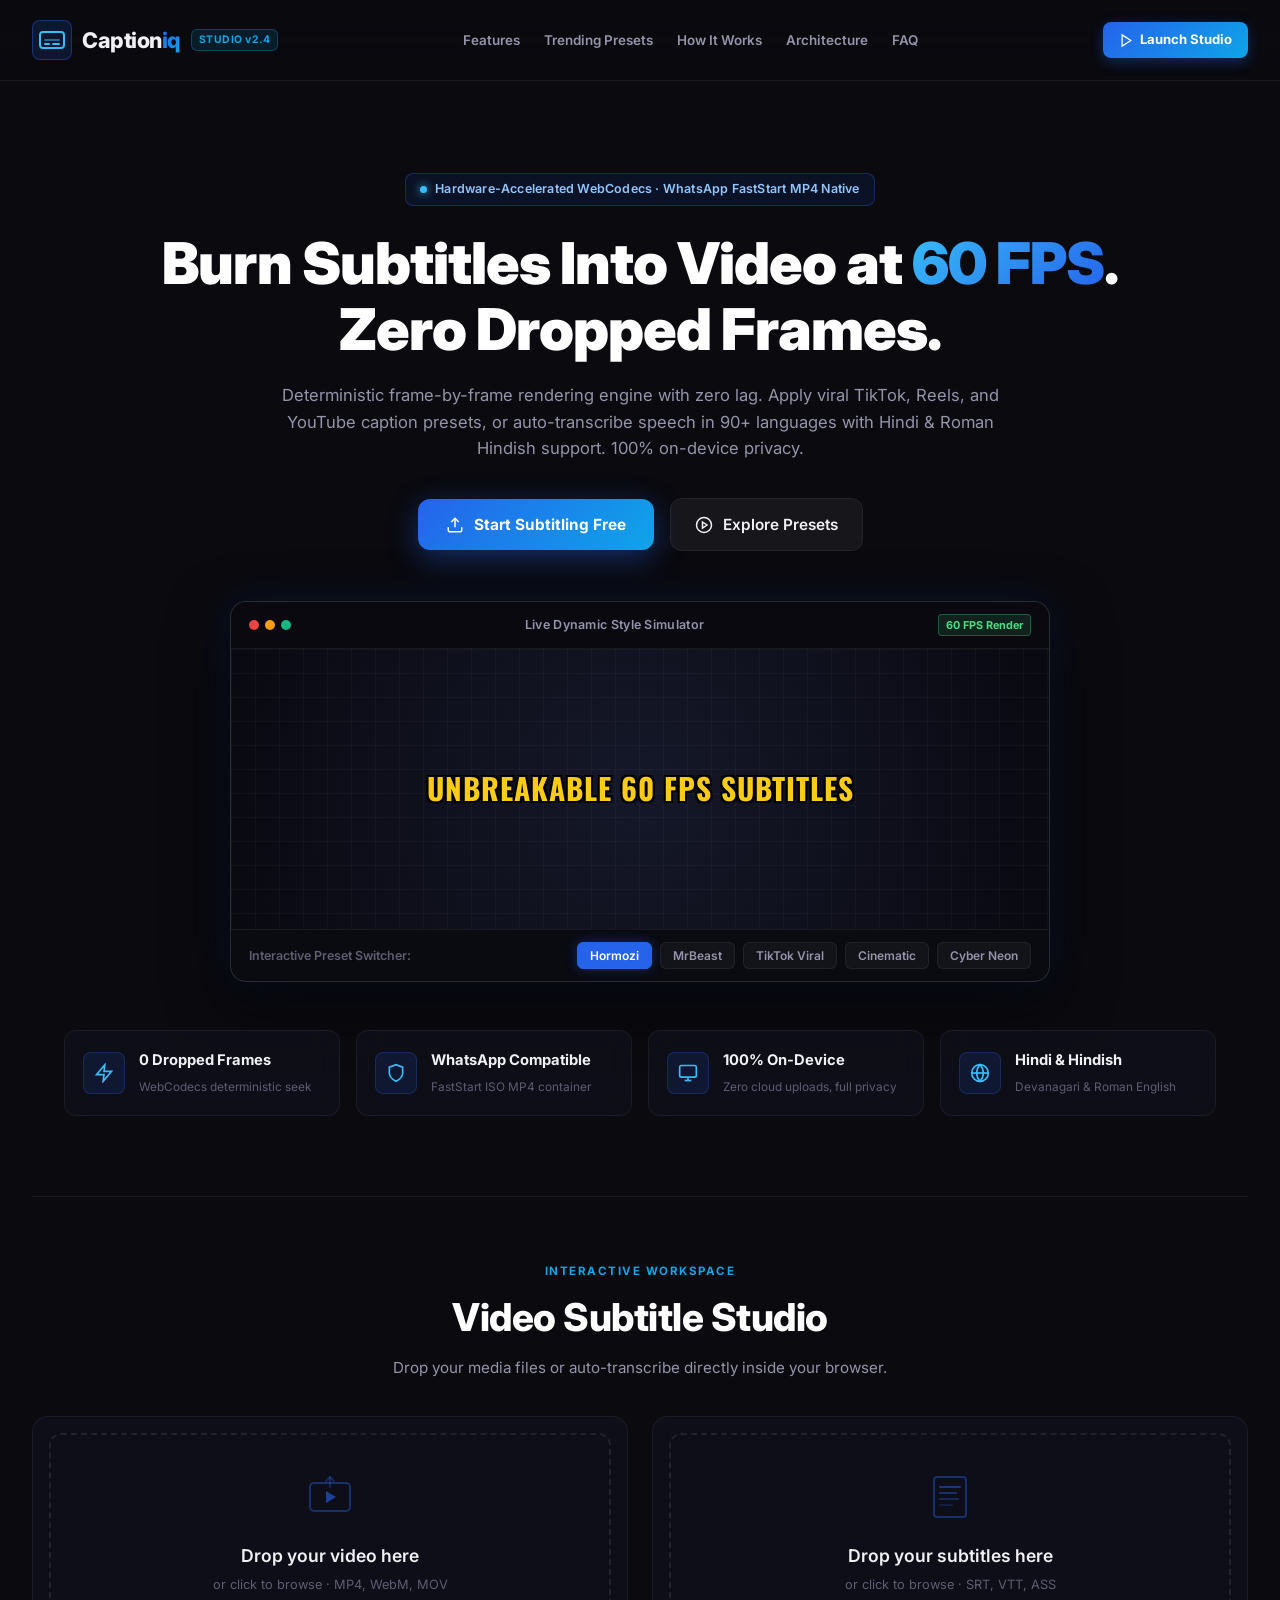
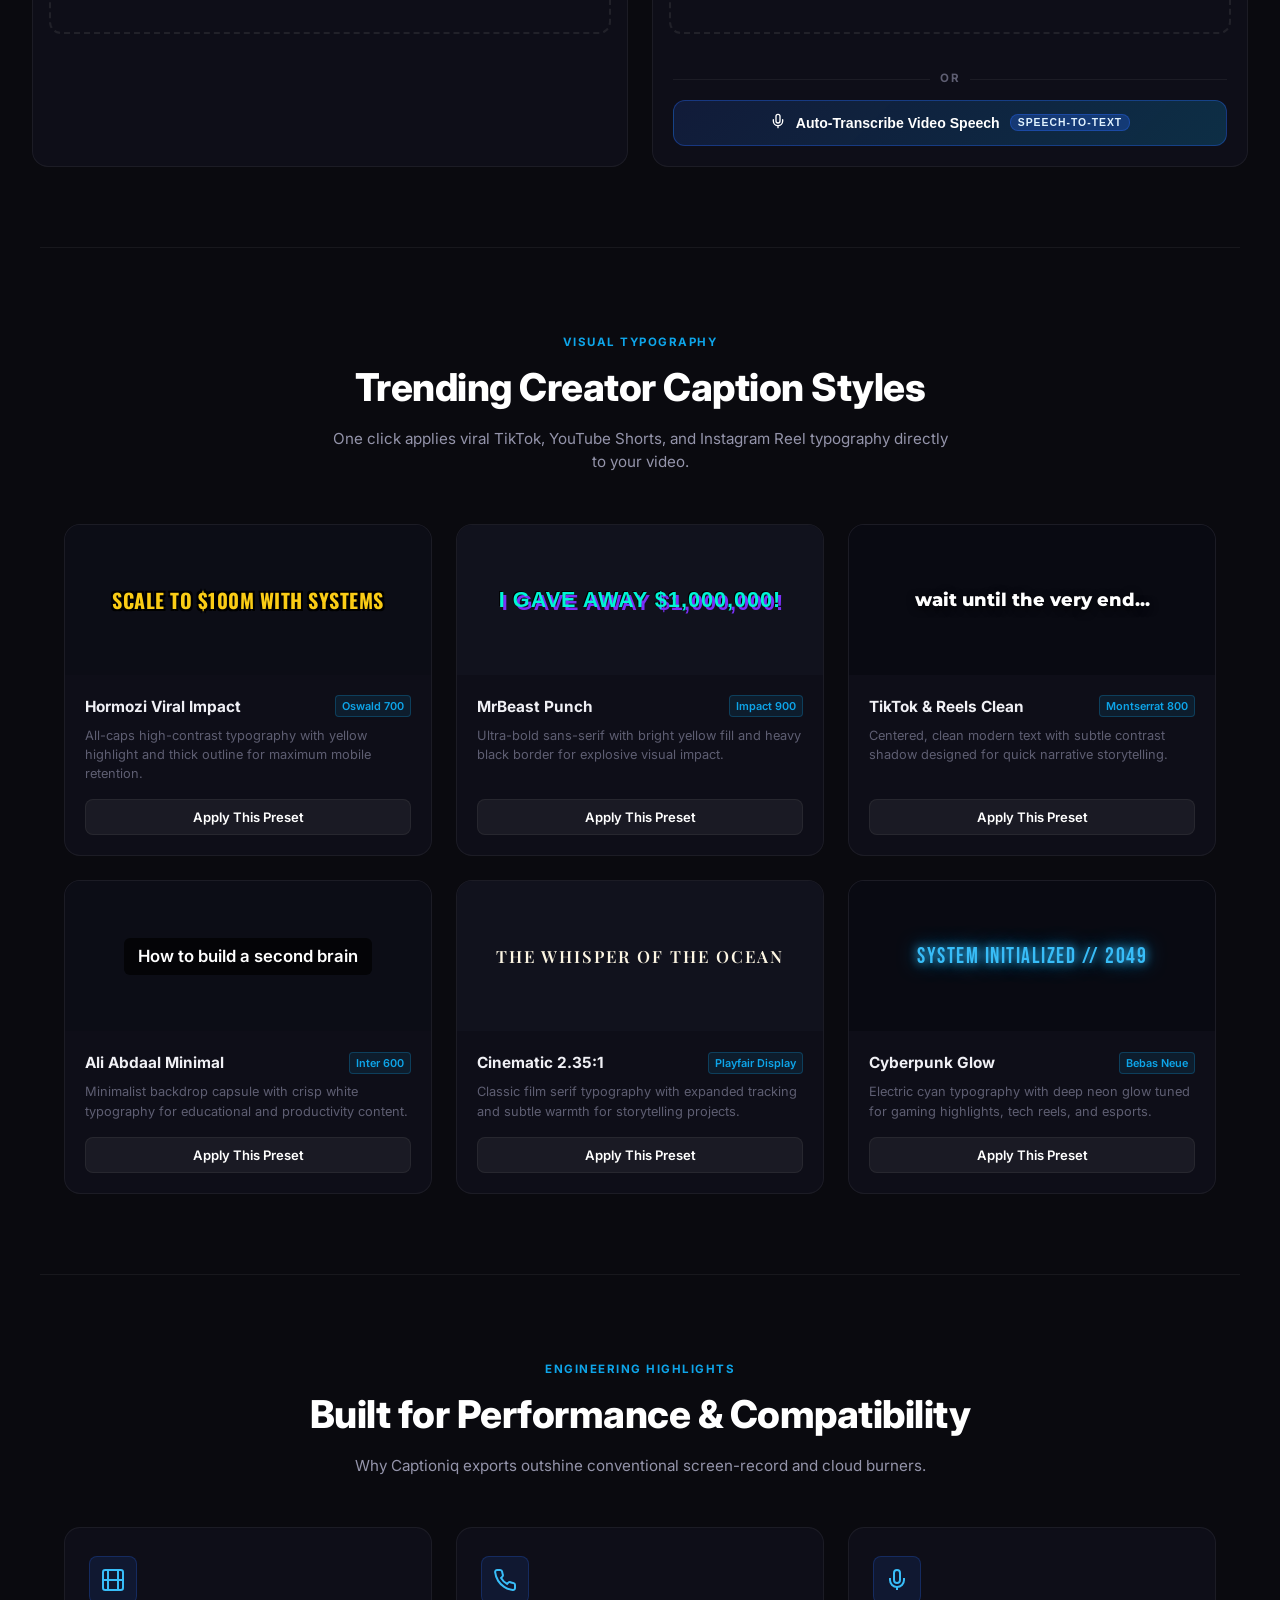
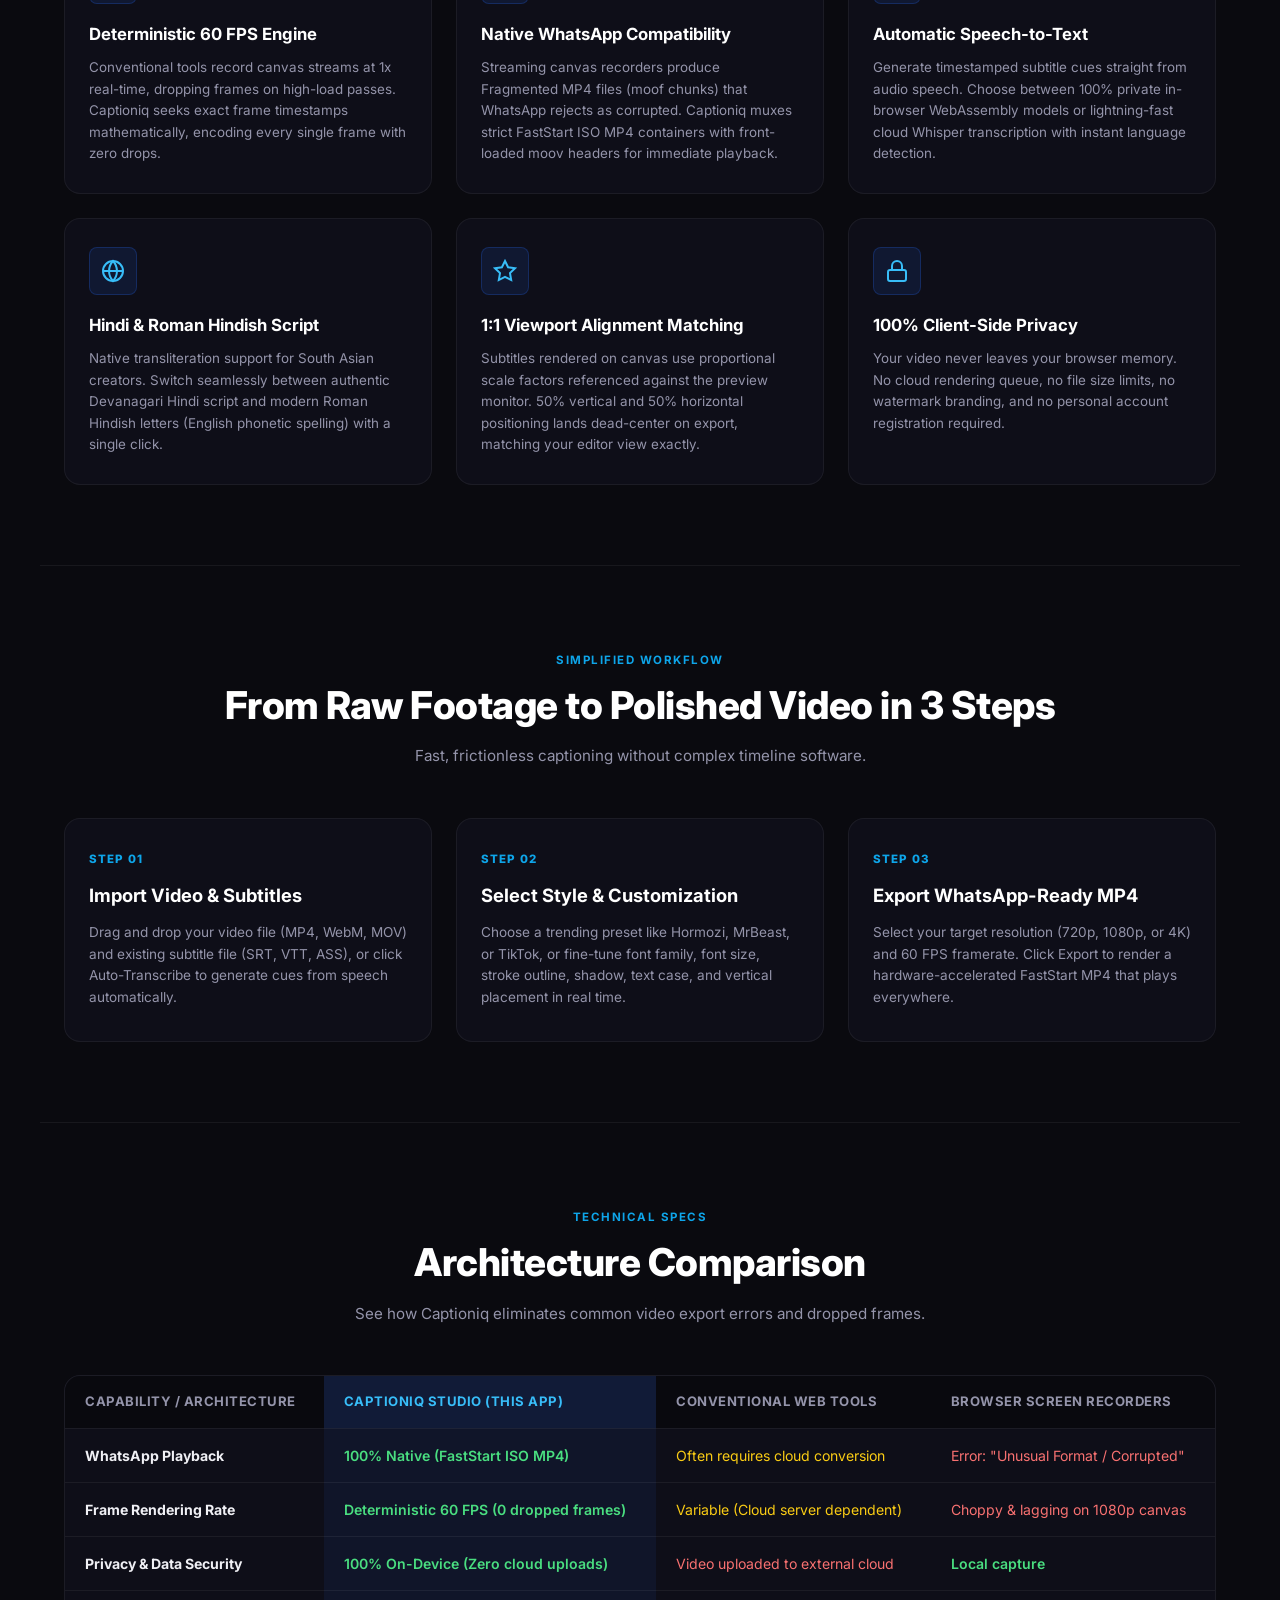
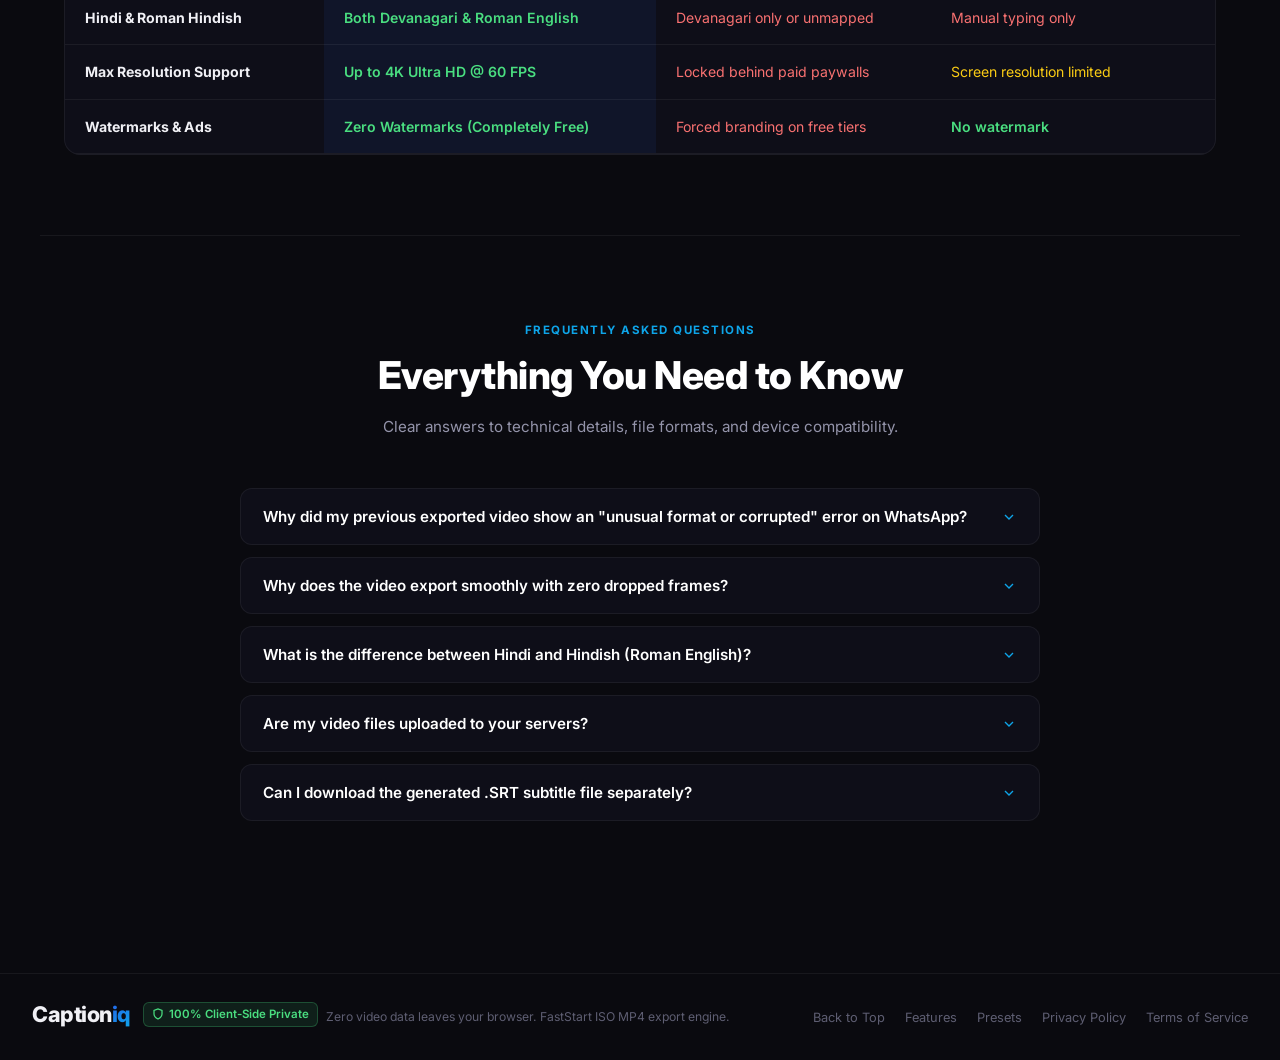
==== index.html @ de6dfe32 "chore: initialize repository and core project structure" ====
<!DOCTYPE html>
<html lang="en">
<head>
    <meta charset="UTF-8">
    <meta name="viewport" content="width=device-width, initial-scale=1.0">
    <title>Captioniq - Studio Subtitle Editor &amp; 60 FPS Burner</title>
    <link rel="icon" type="image/svg+xml" href="data:image/svg+xml,%3Csvg xmlns='http://www.w3.org/2000/svg' viewBox='0 0 24 24' fill='none' stroke='%232563eb' stroke-width='2' stroke-linecap='round' stroke-linejoin='round'%3E%3Crect width='18' height='18' x='3' y='3' rx='2'/%3E%3Cpath d='M7 15h4M15 15h2M7 11h2M13 11h4'/%3E%3C/svg%3E">
    <meta name="description" content="Burn subtitles into video at 60 FPS with zero dropped frames. Trending TikTok, Reels and YouTube presets. WhatsApp-native FastStart MP4 exports. 100% on-device privacy.">
    <link rel="preconnect" href="https://fonts.googleapis.com">
    <link rel="preconnect" href="https://fonts.gstatic.com" crossorigin>
    <link href="https://fonts.googleapis.com/css2?family=Inter:wght@300;400;500;600;700;800;900&family=Roboto:wght@400;500;700&family=Montserrat:wght@400;600;700;800&family=Poppins:wght@400;500;600;700;800&family=Oswald:wght@400;500;600;700&family=Playfair+Display:wght@400;600;700&family=Bebas+Neue&family=Raleway:wght@400;500;600;700&family=Lato:wght@400;700&family=Open+Sans:wght@400;600;700&display=swap" rel="stylesheet">
    <link rel="stylesheet" href="style.css">
</head>
<body>
    <!-- Studio Ambient Lighting (Hardware-efficient, zero lag) -->
    <div class="ambient-bg"></div>

    <!-- Navigation Bar -->
    <header class="app-header" id="topNav">
        <div class="logo" id="navLogo">
            <div class="logo-icon">
                <svg width="28" height="28" viewBox="0 0 28 28" fill="none">
                    <rect x="2" y="6" width="24" height="16" rx="3" stroke="url(#logoGrad)" stroke-width="2"/>
                    <rect x="6" y="17" width="6" height="2" rx="1" fill="url(#logoGrad)"/>
                    <rect x="14" y="17" width="8" height="2" rx="1" fill="url(#logoGrad)"/>
                    <rect x="6" y="13" width="16" height="2" rx="1" fill="url(#logoGrad)" opacity="0.5"/>
                    <defs>
                        <linearGradient id="logoGrad" x1="0" y1="0" x2="28" y2="28">
                            <stop stop-color="#38bdf8"/>
                            <stop offset="1" stop-color="#2563eb"/>
                        </linearGradient>
                    </defs>
                </svg>
            </div>
            <span class="logo-text">Caption<span class="logo-accent">iq</span></span>
            <span class="header-version-badge">STUDIO v2.4</span>
        </div>

        <nav class="header-nav">
            <a href="#features" class="nav-link">Features</a>
            <a href="#presetsShowcase" class="nav-link">Trending Presets</a>
            <a href="#workflow" class="nav-link">How It Works</a>
            <a href="#specs" class="nav-link">Architecture</a>
            <a href="#faq" class="nav-link">FAQ</a>
        </nav>

        <div class="header-actions">
            <a href="#studioSection" class="btn-studio-nav" id="navLaunchStudioBtn">
                <svg width="15" height="15" viewBox="0 0 24 24" fill="none" stroke="currentColor" stroke-width="2"><polygon points="5 3 19 12 5 21 5 3"/></svg>
                <span>Launch Studio</span>
            </a>
        </div>
    </header>

    <!-- Main Content Flow -->
    <main class="app-main">

        <!-- ========================================================
             1. HERO SECTION
             ======================================================== -->
        <section class="hero-section" id="hero">
            <div class="hero-container">
                <div class="hero-badge-wrap">
                    <span class="hero-badge">
                        <span class="badge-dot"></span>
                        Hardware-Accelerated WebCodecs · WhatsApp FastStart MP4 Native
                    </span>
                </div>

                <h1 class="hero-title">
                    Burn Subtitles Into Video at <span class="gradient-text">60 FPS</span>.<br>Zero Dropped Frames.
                </h1>

                <p class="hero-subtitle">
                    Deterministic frame-by-frame rendering engine with zero lag. Apply viral TikTok, Reels, and YouTube caption presets, or auto-transcribe speech in 90+ languages with Hindi &amp; Roman Hindish support. 100% on-device privacy.
                </p>

                <div class="hero-cta-group">
                    <a href="#studioSection" class="btn-primary-hero" id="heroOpenStudioBtn">
                        <svg width="18" height="18" viewBox="0 0 24 24" fill="none" stroke="currentColor" stroke-width="2"><path d="M21 15v4a2 2 0 0 1-2 2H5a2 2 0 0 1-2-2v-4"/><polyline points="17 8 12 3 7 8"/><line x1="12" y1="3" x2="12" y2="15"/></svg>
                        <span>Start Subtitling Free</span>
                    </a>
                    <a href="#presetsShowcase" class="btn-secondary-hero">
                        <svg width="18" height="18" viewBox="0 0 24 24" fill="none" stroke="currentColor" stroke-width="2"><circle cx="12" cy="12" r="10"/><polygon points="10 8 16 12 10 16 10 8"/></svg>
                        <span>Explore Presets</span>
                    </a>
                </div>

                <!-- Live Interactive Subtitle Teaser Card -->
                <div class="hero-mockup-wrapper">
                    <div class="hero-mockup-card">
                        <div class="mockup-header">
                            <div class="mockup-window-controls">
                                <span class="win-btn close"></span>
                                <span class="win-btn min"></span>
                                <span class="win-btn max"></span>
                            </div>
                            <span class="mockup-title">Live Dynamic Style Simulator</span>
                            <span class="mockup-badge">60 FPS Render</span>
                        </div>
                        <div class="mockup-display" id="heroMockupDisplay">
                            <div class="mockup-video-bg">
                                <div class="grid-overlay"></div>
                                <div class="mockup-caption-wrap" id="heroMockupCaption">
                                    <span class="caption-demo-text">UNBREAKABLE 60 FPS SUBTITLES</span>
                                </div>
                            </div>
                        </div>
                        <div class="mockup-footer">
                            <span class="mockup-footer-label">Interactive Preset Switcher:</span>
                            <div class="mockup-preset-pills">
                                <button type="button" class="mockup-pill active" data-mockup="hormozi">Hormozi</button>
                                <button type="button" class="mockup-pill" data-mockup="mrbeast">MrBeast</button>
                                <button type="button" class="mockup-pill" data-mockup="tiktok">TikTok Viral</button>
                                <button type="button" class="mockup-pill" data-mockup="cinematic">Cinematic</button>
                                <button type="button" class="mockup-pill" data-mockup="neon">Cyber Neon</button>
                            </div>
                        </div>
                    </div>
                </div>

                <!-- Spec Cards Row -->
                <div class="hero-specs-row">
                    <div class="spec-card">
                        <div class="spec-icon-box">
                            <svg width="20" height="20" viewBox="0 0 24 24" fill="none" stroke="currentColor" stroke-width="2"><polygon points="13 2 3 14 12 14 11 22 21 10 12 10 13 2"/></svg>
                        </div>
                        <div class="spec-info">
                            <strong>0 Dropped Frames</strong>
                            <span>WebCodecs deterministic seek</span>
                        </div>
                    </div>

                    <div class="spec-card">
                        <div class="spec-icon-box">
                            <svg width="20" height="20" viewBox="0 0 24 24" fill="none" stroke="currentColor" stroke-width="2"><path d="M12 22s8-4 8-10V5l-8-3-8 3v7c0 6 8 10 8 10z"/></svg>
                        </div>
                        <div class="spec-info">
                            <strong>WhatsApp Compatible</strong>
                            <span>FastStart ISO MP4 container</span>
                        </div>
                    </div>

                    <div class="spec-card">
                        <div class="spec-icon-box">
                            <svg width="20" height="20" viewBox="0 0 24 24" fill="none" stroke="currentColor" stroke-width="2"><rect x="2" y="3" width="20" height="14" rx="2"/><line x1="8" y1="21" x2="16" y2="21"/><line x1="12" y1="17" x2="12" y2="21"/></svg>
                        </div>
                        <div class="spec-info">
                            <strong>100% On-Device</strong>
                            <span>Zero cloud uploads, full privacy</span>
                        </div>
                    </div>

                    <div class="spec-card">
                        <div class="spec-icon-box">
                            <svg width="20" height="20" viewBox="0 0 24 24" fill="none" stroke="currentColor" stroke-width="2"><circle cx="12" cy="12" r="10"/><line x1="2" y1="12" x2="22" y2="12"/><path d="M12 2a15.3 15.3 0 0 1 4 10 15.3 15.3 0 0 1-4 10 15.3 15.3 0 0 1-4-10 15.3 15.3 0 0 1 4-10z"/></svg>
                        </div>
                        <div class="spec-info">
                            <strong>Hindi &amp; Hindish</strong>
                            <span>Devanagari &amp; Roman English</span>
                        </div>
                    </div>
                </div>
            </div>
        </section>


        <!-- ========================================================
             2. STUDIO WORKSPACE (THE WORKING APP)
             ======================================================== -->
        <section class="studio-section" id="studioSection">
            <div class="studio-section-header">
                <div class="studio-title-group">
                    <span class="section-tag">Interactive Workspace</span>
                    <h2 class="section-title">Video Subtitle Studio</h2>
                    <p class="section-desc">Drop your media files or auto-transcribe directly inside your browser.</p>
                </div>
            </div>

            <!-- Upload Dropzone (Step 1) -->
            <div class="upload-section" id="uploadSection">
                <div class="upload-grid">
                    <!-- Video Upload -->
                    <div class="upload-card" id="videoUploadCard">
                        <div class="upload-dropzone" id="videoDropzone">
                            <div class="upload-icon">
                                <svg width="48" height="48" viewBox="0 0 48 48" fill="none">
                                    <rect x="4" y="10" width="40" height="28" rx="4" stroke="currentColor" stroke-width="2" opacity="0.4"/>
                                    <polygon points="20,18 20,30 30,24" fill="currentColor" opacity="0.6"/>
                                    <path d="M24 4 L24 14" stroke="currentColor" stroke-width="2" stroke-linecap="round" opacity="0.3"/>
                                    <path d="M20 8 L24 4 L28 8" stroke="currentColor" stroke-width="2" stroke-linecap="round" stroke-linejoin="round" opacity="0.3"/>
                                </svg>
                            </div>
                            <h3 class="upload-title">Drop your video here</h3>
                            <p class="upload-hint">or click to browse · MP4, WebM, MOV</p>
                            <input type="file" id="videoInput" accept="video/*" hidden>
                        </div>
                        <div class="upload-status" id="videoStatus"></div>
                    </div>

                    <!-- Subtitle Upload -->
                    <div class="upload-card" id="subtitleUploadCard">
                        <div class="upload-dropzone" id="subtitleDropzone">
                            <div class="upload-icon">
                                <svg width="48" height="48" viewBox="0 0 48 48" fill="none">
                                    <rect x="8" y="4" width="32" height="40" rx="3" stroke="currentColor" stroke-width="2" opacity="0.4"/>
                                    <line x1="14" y1="14" x2="34" y2="14" stroke="currentColor" stroke-width="2" stroke-linecap="round" opacity="0.5"/>
                                    <line x1="14" y1="20" x2="30" y2="20" stroke="currentColor" stroke-width="2" stroke-linecap="round" opacity="0.4"/>
                                    <line x1="14" y1="26" x2="32" y2="26" stroke="currentColor" stroke-width="2" stroke-linecap="round" opacity="0.3"/>
                                    <line x1="14" y1="32" x2="26" y2="32" stroke="currentColor" stroke-width="2" stroke-linecap="round" opacity="0.2"/>
                                </svg>
                            </div>
                            <h3 class="upload-title">Drop your subtitles here</h3>
                            <p class="upload-hint">or click to browse · SRT, VTT, ASS</p>
                            <input type="file" id="subtitleInput" accept=".srt,.vtt,.ass,.ssa,.sub,.txt" hidden>
                        </div>
                        <div class="upload-status" id="subtitleStatus"></div>
                        <div class="auto-sub-card-footer">
                            <div class="card-divider"><span>OR</span></div>
                            <button type="button" class="ai-auto-btn" id="triggerAutoSubUploadBtn">
                                <span class="ai-sparkle-icon">
                                    <svg width="16" height="16" viewBox="0 0 24 24" fill="none" stroke="currentColor" stroke-width="2" stroke-linecap="round" stroke-linejoin="round"><path d="M12 2a3 3 0 0 0-3 3v7a3 3 0 0 0 6 0V5a3 3 0 0 0-3-3Z"/><path d="M19 10v2a7 7 0 0 1-14 0v-2"/><line x1="12" x2="12" y1="19" y2="22"/></svg>
                                </span>
                                <span class="ai-btn-text">Auto-Transcribe Video Speech</span>
                                <span class="ai-tag">Speech-to-Text</span>
                            </button>
                        </div>
                    </div>
                </div>
            </div>

            <!-- Full Editor Section (Step 2 - activated when video is loaded) -->
            <div class="editor-section hidden" id="editorSection">
                <!-- Video Preview -->
                <div class="preview-panel">
                    <div class="video-container" id="videoContainer">
                        <video id="videoPlayer" crossorigin="anonymous"></video>
                        <div class="subtitle-overlay" id="subtitleOverlay">
                            <span class="subtitle-text" id="subtitleText"></span>
                        </div>
                    </div>

                    <!-- Video Controls Bar -->
                    <div class="video-controls">
                        <button class="ctrl-btn" id="playPauseBtn" title="Play/Pause (Space)">
                            <svg class="icon-play" width="18" height="18" viewBox="0 0 18 18" fill="currentColor"><polygon points="4,2 16,9 4,16"/></svg>
                            <svg class="icon-pause hidden" width="18" height="18" viewBox="0 0 18 18" fill="currentColor"><rect x="3" y="2" width="4" height="14" rx="1"/><rect x="11" y="2" width="4" height="14" rx="1"/></svg>
                        </button>
                        <span class="time-display" id="timeDisplay">0:00 / 0:00</span>
                        <div class="timeline" id="timeline">
                            <div class="timeline-track">
                                <div class="timeline-progress" id="timelineProgress"></div>
                                <div class="timeline-handle" id="timelineHandle"></div>
                            </div>
                        </div>
                        <button class="ctrl-btn" id="muteBtn" title="Mute/Unmute">
                            <svg class="icon-vol" width="18" height="18" viewBox="0 0 18 18" fill="currentColor"><polygon points="2,6 6,6 11,2 11,16 6,12 2,12"/><path d="M14,5 C15.5,7 15.5,11 14,13" fill="none" stroke="currentColor" stroke-width="1.8" stroke-linecap="round"/></svg>
                            <svg class="icon-muted hidden" width="18" height="18" viewBox="0 0 18 18" fill="currentColor"><polygon points="2,6 6,6 11,2 11,16 6,12 2,12"/><line x1="13" y1="6" x2="17" y2="12" stroke="currentColor" stroke-width="1.8" stroke-linecap="round"/><line x1="17" y1="6" x2="13" y2="12" stroke="currentColor" stroke-width="1.8" stroke-linecap="round"/></svg>
                        </button>
                    </div>

                    <!-- File Info Chips -->
                    <div class="file-chips">
                        <button class="chip" id="changeVideoBtn">
                            <svg width="14" height="14" viewBox="0 0 14 14" fill="none" stroke="currentColor" stroke-width="1.5"><path d="M2 10l8-8 2 2-8 8H2v-2z"/></svg>
                            Change Video
                        </button>
                        <button class="chip" id="changeSubBtn">
                            <svg width="14" height="14" viewBox="0 0 14 14" fill="none" stroke="currentColor" stroke-width="1.5"><path d="M2 10l8-8 2 2-8 8H2v-2z"/></svg>
                            Change Subtitles
                        </button>
                        <button class="chip ai-chip" id="autoSubEditorBtn" title="Auto-Detect language &amp; generate subtitles from video">
                            <span class="ai-sparkle-icon">
                                <svg width="14" height="14" viewBox="0 0 24 24" fill="none" stroke="currentColor" stroke-width="2"><path d="M12 2a3 3 0 0 0-3 3v7a3 3 0 0 0 6 0V5a3 3 0 0 0-3-3Z"/><path d="M19 10v2a7 7 0 0 1-14 0v-2"/></svg>
                            </span>
                            Auto-Transcribe
                        </button>
                        <button class="chip download-chip hidden" id="downloadSubBtn" title="Download generated subtitles (.SRT)">
                            <svg width="14" height="14" viewBox="0 0 14 14" fill="none" stroke="currentColor" stroke-width="1.5"><path d="M7 2v7M4 6l3 3 3-3M2 11h10"/></svg>
                            Download .SRT
                        </button>
                        <div class="detected-lang-chip hidden" id="detectedLangChip">
                            <span class="lang-icon">
                                <svg width="14" height="14" viewBox="0 0 24 24" fill="none" stroke="currentColor" stroke-width="2"><circle cx="12" cy="12" r="10"/><line x1="2" y1="12" x2="22" y2="12"/><path d="M12 2a15.3 15.3 0 0 1 4 10 15.3 15.3 0 0 1-4 10 15.3 15.3 0 0 1-4-10 15.3 15.3 0 0 1 4-10z"/></svg>
                            </span>
                            <span class="lang-label" id="detectedLangLabel">English</span>
                        </div>
                        <button class="chip script-chip hidden" id="toggleScriptBtn" title="Switch between Hindi (Devanagari) and Hindish (Roman English)">
                            <span class="script-icon" style="font-weight:700;font-size:0.75rem;padding:1px 4px;background:rgba(255,255,255,0.1);border-radius:4px">Aa</span>
                            <span id="toggleScriptLabel">Switch to Hindish (Roman)</span>
                        </button>
                    </div>
                </div>

                <!-- Controls Panel -->
                <div class="controls-panel">
                    <div class="panel-header">
                        <h2 class="panel-title">Subtitle Typography &amp; Style</h2>
                        <button class="reset-btn" id="resetStylesBtn" title="Reset to defaults">
                            <svg width="16" height="16" viewBox="0 0 16 16" fill="none"><path d="M2 2v5h5" stroke="currentColor" stroke-width="1.5" stroke-linecap="round" stroke-linejoin="round"/><path d="M2.5 7A6 6 0 1 1 3 11" stroke="currentColor" stroke-width="1.5" stroke-linecap="round"/></svg>
                            Reset
                        </button>
                    </div>

                    <div class="controls-scroll">
                        <!-- Font Family -->
                        <div class="control-group">
                            <label class="control-label">Font Family</label>
                            <select id="fontFamily" class="control-select">
                                <option value="Inter">Inter</option>
                                <option value="Roboto">Roboto</option>
                                <option value="Montserrat">Montserrat</option>
                                <option value="Poppins">Poppins</option>
                                <option value="Oswald">Oswald</option>
                                <option value="Playfair Display">Playfair Display</option>
                                <option value="Bebas Neue">Bebas Neue</option>
                                <option value="Raleway">Raleway</option>
                                <option value="Lato">Lato</option>
                                <option value="Open Sans">Open Sans</option>
                                <option value="Arial">Arial</option>
                                <option value="Georgia">Georgia</option>
                                <option value="Courier New">Courier New</option>
                                <option value="Impact">Impact</option>
                            </select>
                        </div>

                        <!-- Font Size -->
                        <div class="control-group">
                            <label class="control-label">Font Size <span class="val-badge" id="fontSizeVal">28px</span></label>
                            <input type="range" id="fontSize" class="control-range" min="14" max="72" value="28">
                        </div>

                        <!-- Font Weight -->
                        <div class="control-group">
                            <label class="control-label">Font Weight</label>
                            <div class="btn-group" id="fontWeightGroup">
                                <button class="btn-opt" data-val="400">Regular</button>
                                <button class="btn-opt" data-val="600">Semi</button>
                                <button class="btn-opt active" data-val="700">Bold</button>
                                <button class="btn-opt" data-val="900">Black</button>
                            </div>
                        </div>

                        <!-- Text Color & Presets -->
                        <div class="control-group">
                            <label class="control-label">Text Color</label>
                            <div class="color-row">
                                <input type="color" id="textColor" class="control-color" value="#ffffff">
                                <div class="preset-colors" id="textPresets">
                                    <button class="color-swatch" data-color="#ffffff" style="background:#ffffff" title="White"></button>
                                    <button class="color-swatch" data-color="#facc15" style="background:#facc15" title="Yellow"></button>
                                    <button class="color-swatch" data-color="#4ade80" style="background:#4ade80" title="Green"></button>
                                    <button class="color-swatch" data-color="#60a5fa" style="background:#60a5fa" title="Blue"></button>
                                    <button class="color-swatch" data-color="#f472b6" style="background:#f472b6" title="Pink"></button>
                                    <button class="color-swatch" data-color="#fb923c" style="background:#fb923c" title="Orange"></button>
                                </div>
                            </div>
                        </div>

                        <!-- Background Color & Opacity -->
                        <div class="control-group">
                            <label class="control-label">Background Color</label>
                            <div class="color-row">
                                <input type="color" id="bgColor" class="control-color" value="#000000">
                                <div class="preset-colors" id="bgPresets">
                                    <button class="color-swatch" data-color="#000000" style="background:#000000; border:1px solid #555" title="Black"></button>
                                    <button class="color-swatch" data-color="#1e1b4b" style="background:#1e1b4b" title="Indigo"></button>
                                    <button class="color-swatch" data-color="#14532d" style="background:#14532d" title="Green"></button>
                                    <button class="color-swatch" data-color="#7f1d1d" style="background:#7f1d1d" title="Red"></button>
                                    <button class="color-swatch no-bg" data-color="transparent" title="None"></button>
                                </div>
                            </div>
                        </div>

                        <div class="control-group">
                            <label class="control-label">Background Opacity <span class="val-badge" id="bgOpacityVal">70%</span></label>
                            <input type="range" id="bgOpacity" class="control-range" min="0" max="100" value="70">
                        </div>

                        <!-- Text Outline -->
                        <div class="control-group">
                            <label class="control-label">Text Outline <span class="val-badge" id="outlineVal">2px</span></label>
                            <input type="range" id="outlineWidth" class="control-range" min="0" max="8" value="2">
                        </div>

                        <div class="control-group">
                            <label class="control-label">Outline Color</label>
                            <input type="color" id="outlineColor" class="control-color" value="#000000">
                        </div>

                        <!-- Text Shadow -->
                        <div class="control-group">
                            <label class="control-label">Text Shadow <span class="val-badge" id="shadowVal">3px</span></label>
                            <input type="range" id="shadowBlur" class="control-range" min="0" max="20" value="3">
                        </div>

                        <div class="control-group">
                            <label class="control-label">Shadow Color</label>
                            <input type="color" id="shadowColor" class="control-color" value="#000000">
                        </div>

                        <!-- Text Transform -->
                        <div class="control-group">
                            <label class="control-label">Text Case</label>
                            <div class="btn-group" id="textTransformGroup">
                                <button class="btn-opt active" data-val="none">Normal</button>
                                <button class="btn-opt" data-val="uppercase">UPPER</button>
                                <button class="btn-opt" data-val="capitalize">Capital</button>
                            </div>
                        </div>

                        <!-- Alignment -->
                        <div class="control-group">
                            <label class="control-label">Alignment</label>
                            <div class="btn-group" id="textAlignGroup">
                                <button class="btn-opt" data-val="left">
                                    <svg width="14" height="14" viewBox="0 0 14 14" fill="currentColor"><rect x="1" y="2" width="12" height="2"/><rect x="1" y="6" width="8" height="2"/><rect x="1" y="10" width="10" height="2"/></svg>
                                </button>
                                <button class="btn-opt active" data-val="center">
                                    <svg width="14" height="14" viewBox="0 0 14 14" fill="currentColor"><rect x="1" y="2" width="12" height="2"/><rect x="3" y="6" width="8" height="2"/><rect x="2" y="10" width="10" height="2"/></svg>
                                </button>
                                <button class="btn-opt" data-val="right">
                                    <svg width="14" height="14" viewBox="0 0 14 14" fill="currentColor"><rect x="1" y="2" width="12" height="2"/><rect x="5" y="6" width="8" height="2"/><rect x="3" y="10" width="10" height="2"/></svg>
                                </button>
                            </div>
                        </div>

                        <!-- Vertical Position -->
                        <div class="control-group">
                            <label class="control-label">Vertical Position <span class="val-badge" id="positionVal">85%</span></label>
                            <input type="range" id="position" class="control-range" min="5" max="95" value="85">
                            <div class="pos-presets">
                                <button class="pos-preset-btn" data-pos="15">Top</button>
                                <button class="pos-preset-btn" data-pos="50">Middle</button>
                                <button class="pos-preset-btn active" data-pos="85">Bottom</button>
                            </div>
                        </div>

                        <!-- Horizontal Offset -->
                        <div class="control-group">
                            <label class="control-label">Horizontal Offset <span class="val-badge" id="hOffsetVal">50%</span></label>
                            <input type="range" id="hOffset" class="control-range" min="5" max="95" value="50">
                        </div>

                        <!-- Padding -->
                        <div class="control-group">
                            <label class="control-label">Padding <span class="val-badge" id="paddingVal">8px 16px</span></label>
                            <div class="dual-range">
                                <input type="range" id="paddingV" class="control-range" min="0" max="24" value="8" title="Vertical">
                                <input type="range" id="paddingH" class="control-range" min="0" max="40" value="16" title="Horizontal">
                            </div>
                        </div>

                        <!-- Border Radius -->
                        <div class="control-group">
                            <label class="control-label">Border Radius <span class="val-badge" id="borderRadiusVal">6px</span></label>
                            <input type="range" id="borderRadius" class="control-range" min="0" max="24" value="6">
                        </div>

                        <!-- Style Presets -->
                        <div class="control-group">
                            <label class="control-label">Quick Presets</label>
                            <div class="presets-grid">
                                <button class="preset-btn" data-preset="classic">Classic</button>
                                <button class="preset-btn" data-preset="netflix">Netflix</button>
                                <button class="preset-btn" data-preset="youtube">YouTube</button>
                                <button class="preset-btn" data-preset="cinematic">Cinematic</button>
                                <button class="preset-btn" data-preset="karaoke">Karaoke</button>
                                <button class="preset-btn" data-preset="minimal">Minimal</button>
                                <button class="preset-btn" data-preset="retro">Retro</button>
                                <button class="preset-btn" data-preset="neon">Neon</button>
                            </div>
                        </div>

                        <!-- Trending Presets -->
                        <div class="control-group">
                            <label class="control-label">
                                <svg width="14" height="14" viewBox="0 0 14 14" fill="none" style="margin-right:2px"><path d="M7 1L8.5 5H12.5L9.5 7.5L10.5 12L7 9.5L3.5 12L4.5 7.5L1.5 5H5.5L7 1Z" fill="#facc15" stroke="#facc15" stroke-width="0.5"/></svg>
                                Trending Presets
                            </label>
                            <div class="presets-grid trending">
                                <button class="preset-btn trending-btn" data-preset="hormozi">Hormozi</button>
                                <button class="preset-btn trending-btn" data-preset="mrbeast">MrBeast</button>
                                <button class="preset-btn trending-btn" data-preset="tiktok_auto">TikTok</button>
                                <button class="preset-btn trending-btn" data-preset="ig_reels">IG Reels</button>
                                <button class="preset-btn trending-btn" data-preset="ali_abdaal">Ali Abdaal</button>
                                <button class="preset-btn trending-btn" data-preset="iman_gadzhi">Iman Gadzhi</button>
                                <button class="preset-btn trending-btn" data-preset="viral_pop">Viral Pop</button>
                                <button class="preset-btn trending-btn" data-preset="podcast_clip">Podcast</button>
                                <button class="preset-btn trending-btn" data-preset="shorts_bold">Shorts Bold</button>
                                <button class="preset-btn trending-btn" data-preset="aesthetic">Aesthetic</button>
                            </div>
                        </div>
                    </div>

                    <!-- Export Area -->
                    <div class="export-area">
                        <div class="export-settings-card">
                            <div class="export-settings-header">
                                <span class="export-settings-title">Export Settings</span>
                                <span class="export-format-badge">FastStart MP4</span>
                            </div>
                            <div class="export-settings-grid">
                                <div class="export-setting-item">
                                    <label class="export-setting-label">Resolution</label>
                                    <select id="exportResolution" class="control-select export-select">
                                        <option value="original" selected>Source Resolution</option>
                                        <option value="720p">720p HD (1280x720)</option>
                                        <option value="1080p">1080p Full HD (1920x1080)</option>
                                        <option value="4k">4K Ultra HD (3840x2160)</option>
                                    </select>
                                </div>
                                <div class="export-setting-item">
                                    <label class="export-setting-label">Framerate</label>
                                    <select id="exportFramerate" class="control-select export-select">
                                        <option value="30">30 FPS (Standard)</option>
                                        <option value="60" selected>60 FPS (Ultra-Smooth)</option>
                                    </select>
                                </div>
                            </div>
                        </div>

                        <button class="export-btn" id="exportBtn">
                            <svg width="20" height="20" viewBox="0 0 20 20" fill="none" stroke="currentColor" stroke-width="2" stroke-linecap="round"><path d="M10 3v10M6 9l4 4 4-4"/><path d="M3 14v3h14v-3"/></svg>
                            Export Video with Subtitles
                        </button>
                        <div class="export-progress hidden" id="exportProgress">
                            <div class="export-bar"><div class="export-bar-fill" id="exportBarFill"></div></div>
                            <span class="export-label" id="exportLabel">Rendering… 0%</span>
                        </div>
                    </div>
                </div>
            </div>
        </section>


        <!-- ========================================================
             3. TRENDING PRESETS SHOWCASE SECTION
             ======================================================== -->
        <section class="section-container" id="presetsShowcase">
            <div class="section-header-center">
                <span class="section-tag">Visual Typography</span>
                <h2 class="section-title">Trending Creator Caption Styles</h2>
                <p class="section-desc">One click applies viral TikTok, YouTube Shorts, and Instagram Reel typography directly to your video.</p>
            </div>

            <div class="showcase-grid">
                <!-- Preset 1: Hormozi -->
                <div class="showcase-card">
                    <div class="showcase-preview-box bg-dark-1">
                        <span class="preview-text-hormozi">SCALE TO $100M WITH SYSTEMS</span>
                    </div>
                    <div class="showcase-card-body">
                        <div class="showcase-card-meta">
                            <h4>Hormozi Viral Impact</h4>
                            <span class="font-tag">Oswald 700</span>
                        </div>
                        <p>All-caps high-contrast typography with yellow highlight and thick outline for maximum mobile retention.</p>
                        <button type="button" class="btn-use-preset" data-apply-preset="hormozi">Apply This Preset</button>
                    </div>
                </div>

                <!-- Preset 2: MrBeast -->
                <div class="showcase-card">
                    <div class="showcase-preview-box bg-dark-2">
                        <span class="preview-text-mrbeast">I GAVE AWAY $1,000,000!</span>
                    </div>
                    <div class="showcase-card-body">
                        <div class="showcase-card-meta">
                            <h4>MrBeast Punch</h4>
                            <span class="font-tag">Impact 900</span>
                        </div>
                        <p>Ultra-bold sans-serif with bright yellow fill and heavy black border for explosive visual impact.</p>
                        <button type="button" class="btn-use-preset" data-apply-preset="mrbeast">Apply This Preset</button>
                    </div>
                </div>

                <!-- Preset 3: TikTok Auto -->
                <div class="showcase-card">
                    <div class="showcase-preview-box bg-dark-3">
                        <span class="preview-text-tiktok">wait until the very end...</span>
                    </div>
                    <div class="showcase-card-body">
                        <div class="showcase-card-meta">
                            <h4>TikTok &amp; Reels Clean</h4>
                            <span class="font-tag">Montserrat 800</span>
                        </div>
                        <p>Centered, clean modern text with subtle contrast shadow designed for quick narrative storytelling.</p>
                        <button type="button" class="btn-use-preset" data-apply-preset="tiktok_auto">Apply This Preset</button>
                    </div>
                </div>

                <!-- Preset 4: Ali Abdaal -->
                <div class="showcase-card">
                    <div class="showcase-preview-box bg-dark-1">
                        <span class="preview-text-abdaal">How to build a second brain</span>
                    </div>
                    <div class="showcase-card-body">
                        <div class="showcase-card-meta">
                            <h4>Ali Abdaal Minimal</h4>
                            <span class="font-tag">Inter 600</span>
                        </div>
                        <p>Minimalist backdrop capsule with crisp white typography for educational and productivity content.</p>
                        <button type="button" class="btn-use-preset" data-apply-preset="ali_abdaal">Apply This Preset</button>
                    </div>
                </div>

                <!-- Preset 5: Cinematic -->
                <div class="showcase-card">
                    <div class="showcase-preview-box bg-dark-2">
                        <span class="preview-text-cinematic">THE WHISPER OF THE OCEAN</span>
                    </div>
                    <div class="showcase-card-body">
                        <div class="showcase-card-meta">
                            <h4>Cinematic 2.35:1</h4>
                            <span class="font-tag">Playfair Display</span>
                        </div>
                        <p>Classic film serif typography with expanded tracking and subtle warmth for storytelling projects.</p>
                        <button type="button" class="btn-use-preset" data-apply-preset="cinematic">Apply This Preset</button>
                    </div>
                </div>

                <!-- Preset 6: Cyberpunk Neon -->
                <div class="showcase-card">
                    <div class="showcase-preview-box bg-dark-3">
                        <span class="preview-text-neon">SYSTEM INITIALIZED // 2049</span>
                    </div>
                    <div class="showcase-card-body">
                        <div class="showcase-card-meta">
                            <h4>Cyberpunk Glow</h4>
                            <span class="font-tag">Bebas Neue</span>
                        </div>
                        <p>Electric cyan typography with deep neon glow tuned for gaming highlights, tech reels, and esports.</p>
                        <button type="button" class="btn-use-preset" data-apply-preset="neon">Apply This Preset</button>
                    </div>
                </div>
            </div>
        </section>


        <!-- ========================================================
             4. FEATURES & ARCHITECTURE
             ======================================================== -->
        <section class="section-container" id="features">
            <div class="section-header-center">
                <span class="section-tag">Engineering Highlights</span>
                <h2 class="section-title">Built for Performance &amp; Compatibility</h2>
                <p class="section-desc">Why Captioniq exports outshine conventional screen-record and cloud burners.</p>
            </div>

            <div class="features-grid">
                <div class="feature-item">
                    <div class="feature-icon">
                        <svg width="24" height="24" viewBox="0 0 24 24" fill="none" stroke="currentColor" stroke-width="2"><rect x="2" y="2" width="20" height="20" rx="2.18" ry="2.18"/><line x1="7" y1="2" x2="7" y2="22"/><line x1="17" y1="2" x2="17" y2="22"/><line x1="2" y1="12" x2="22" y2="12"/></svg>
                    </div>
                    <h3>Deterministic 60 FPS Engine</h3>
                    <p>Conventional tools record canvas streams at 1x real-time, dropping frames on high-load passes. Captioniq seeks exact frame timestamps mathematically, encoding every single frame with zero drops.</p>
                </div>

                <div class="feature-item">
                    <div class="feature-icon">
                        <svg width="24" height="24" viewBox="0 0 24 24" fill="none" stroke="currentColor" stroke-width="2"><path d="M22 16.92v3a2 2 0 0 1-2.18 2 19.79 19.79 0 0 1-8.63-3.07 19.5 19.5 0 0 1-6-6 19.79 19.79 0 0 1-3.07-8.67A2 2 0 0 1 4.11 2h3a2 2 0 0 1 2 1.72 12.84 12.84 0 0 0 .7 2.81 2 2 0 0 1-.45 2.11L8.09 9.91a16 16 0 0 0 6 6l1.27-1.27a2 2 0 0 1 2.11-.45 12.84 12.84 0 0 0 2.81.7A2 2 0 0 1 22 16.92z"/></svg>
                    </div>
                    <h3>Native WhatsApp Compatibility</h3>
                    <p>Streaming canvas recorders produce Fragmented MP4 files (moof chunks) that WhatsApp rejects as corrupted. Captioniq muxes strict FastStart ISO MP4 containers with front-loaded moov headers for immediate playback.</p>
                </div>

                <div class="feature-item">
                    <div class="feature-icon">
                        <svg width="24" height="24" viewBox="0 0 24 24" fill="none" stroke="currentColor" stroke-width="2"><path d="M12 2a3 3 0 0 0-3 3v7a3 3 0 0 0 6 0V5a3 3 0 0 0-3-3Z"/><path d="M19 10v2a7 7 0 0 1-14 0v-2"/><line x1="12" x2="12" y1="19" y2="22"/></svg>
                    </div>
                    <h3>Automatic Speech-to-Text</h3>
                    <p>Generate timestamped subtitle cues straight from audio speech. Choose between 100% private in-browser WebAssembly models or lightning-fast cloud Whisper transcription with instant language detection.</p>
                </div>

                <div class="feature-item">
                    <div class="feature-icon">
                        <svg width="24" height="24" viewBox="0 0 24 24" fill="none" stroke="currentColor" stroke-width="2"><circle cx="12" cy="12" r="10"/><line x1="2" y1="12" x2="22" y2="12"/><path d="M12 2a15.3 15.3 0 0 1 4 10 15.3 15.3 0 0 1-4 10 15.3 15.3 0 0 1-4-10 15.3 15.3 0 0 1 4-10z"/></svg>
                    </div>
                    <h3>Hindi &amp; Roman Hindish Script</h3>
                    <p>Native transliteration support for South Asian creators. Switch seamlessly between authentic Devanagari Hindi script and modern Roman Hindish letters (English phonetic spelling) with a single click.</p>
                </div>

                <div class="feature-item">
                    <div class="feature-icon">
                        <svg width="24" height="24" viewBox="0 0 24 24" fill="none" stroke="currentColor" stroke-width="2"><polygon points="12 2 15.09 8.26 22 9.27 17 14.14 18.18 21.02 12 17.77 5.82 21.02 7 14.14 2 9.27 8.91 8.26 12 2"/></svg>
                    </div>
                    <h3>1:1 Viewport Alignment Matching</h3>
                    <p>Subtitles rendered on canvas use proportional scale factors referenced against the preview monitor. 50% vertical and 50% horizontal positioning lands dead-center on export, matching your editor view exactly.</p>
                </div>

                <div class="feature-item">
                    <div class="feature-icon">
                        <svg width="24" height="24" viewBox="0 0 24 24" fill="none" stroke="currentColor" stroke-width="2"><rect x="3" y="11" width="18" height="11" rx="2" ry="2"/><path d="M7 11V7a5 5 0 0 1 10 0v4"/></svg>
                    </div>
                    <h3>100% Client-Side Privacy</h3>
                    <p>Your video never leaves your browser memory. No cloud rendering queue, no file size limits, no watermark branding, and no personal account registration required.</p>
                </div>
            </div>
        </section>


        <!-- ========================================================
             5. WORKFLOW (HOW IT WORKS)
             ======================================================== -->
        <section class="section-container" id="workflow">
            <div class="section-header-center">
                <span class="section-tag">Simplified Workflow</span>
                <h2 class="section-title">From Raw Footage to Polished Video in 3 Steps</h2>
                <p class="section-desc">Fast, frictionless captioning without complex timeline software.</p>
            </div>

            <div class="workflow-steps-grid">
                <div class="step-card">
                    <div class="step-badge">STEP 01</div>
                    <h3>Import Video &amp; Subtitles</h3>
                    <p>Drag and drop your video file (MP4, WebM, MOV) and existing subtitle file (SRT, VTT, ASS), or click Auto-Transcribe to generate cues from speech automatically.</p>
                </div>

                <div class="step-card">
                    <div class="step-badge">STEP 02</div>
                    <h3>Select Style &amp; Customization</h3>
                    <p>Choose a trending preset like Hormozi, MrBeast, or TikTok, or fine-tune font family, font size, stroke outline, shadow, text case, and vertical placement in real time.</p>
                </div>

                <div class="step-card">
                    <div class="step-badge">STEP 03</div>
                    <h3>Export WhatsApp-Ready MP4</h3>
                    <p>Select your target resolution (720p, 1080p, or 4K) and 60 FPS framerate. Click Export to render a hardware-accelerated FastStart MP4 that plays everywhere.</p>
                </div>
            </div>
        </section>


        <!-- ========================================================
             6. TECHNICAL COMPARISON TABLE
             ======================================================== -->
        <section class="section-container" id="specs">
            <div class="section-header-center">
                <span class="section-tag">Technical Specs</span>
                <h2 class="section-title">Architecture Comparison</h2>
                <p class="section-desc">See how Captioniq eliminates common video export errors and dropped frames.</p>
            </div>

            <div class="comparison-table-wrapper">
                <table class="comparison-table">
                    <thead>
                        <tr>
                            <th>Capability / Architecture</th>
                            <th class="highlight-col">Captioniq Studio (This App)</th>
                            <th>Conventional Web Tools</th>
                            <th>Browser Screen Recorders</th>
                        </tr>
                    </thead>
                    <tbody>
                        <tr>
                            <td><strong>WhatsApp Playback</strong></td>
                            <td class="highlight-col text-green">100% Native (FastStart ISO MP4)</td>
                            <td class="text-amber">Often requires cloud conversion</td>
                            <td class="text-red">Error: "Unusual Format / Corrupted"</td>
                        </tr>
                        <tr>
                            <td><strong>Frame Rendering Rate</strong></td>
                            <td class="highlight-col text-green">Deterministic 60 FPS (0 dropped frames)</td>
                            <td class="text-amber">Variable (Cloud server dependent)</td>
                            <td class="text-red">Choppy &amp; lagging on 1080p canvas</td>
                        </tr>
                        <tr>
                            <td><strong>Privacy &amp; Data Security</strong></td>
                            <td class="highlight-col text-green">100% On-Device (Zero cloud uploads)</td>
                            <td class="text-red">Video uploaded to external cloud</td>
                            <td class="text-green">Local capture</td>
                        </tr>
                        <tr>
                            <td><strong>Hindi &amp; Roman Hindish</strong></td>
                            <td class="highlight-col text-green">Both Devanagari &amp; Roman English</td>
                            <td class="text-red">Devanagari only or unmapped</td>
                            <td class="text-red">Manual typing only</td>
                        </tr>
                        <tr>
                            <td><strong>Max Resolution Support</strong></td>
                            <td class="highlight-col text-green">Up to 4K Ultra HD @ 60 FPS</td>
                            <td class="text-red">Locked behind paid paywalls</td>
                            <td class="text-amber">Screen resolution limited</td>
                        </tr>
                        <tr>
                            <td><strong>Watermarks &amp; Ads</strong></td>
                            <td class="highlight-col text-green">Zero Watermarks (Completely Free)</td>
                            <td class="text-red">Forced branding on free tiers</td>
                            <td class="text-green">No watermark</td>
                        </tr>
                    </tbody>
                </table>
            </div>
        </section>


        <!-- ========================================================
             7. FAQ SECTION
             ======================================================== -->
        <section class="section-container" id="faq">
            <div class="section-header-center">
                <span class="section-tag">Frequently Asked Questions</span>
                <h2 class="section-title">Everything You Need to Know</h2>
                <p class="section-desc">Clear answers to technical details, file formats, and device compatibility.</p>
            </div>

            <div class="faq-list">
                <div class="faq-item">
                    <button class="faq-question">
                        <span>Why did my previous exported video show an "unusual format or corrupted" error on WhatsApp?</span>
                        <svg class="faq-arrow" width="16" height="16" viewBox="0 0 24 24" fill="none" stroke="currentColor" stroke-width="2"><polyline points="6 9 12 15 18 9"/></svg>
                    </button>
                    <div class="faq-answer">
                        <p>Most browser-based export tools use native MediaRecorder, which outputs fragmented streaming MP4 files (moof chunks) without a top-level moov duration header. WhatsApp's security scanner flags these fragmented streams as potentially corrupted. Captioniq muxes clean, standard FastStart ISO MP4 containers with the moov atom placed directly at the front of the file, allowing instant, native playback on WhatsApp, iOS, Android, and QuickTime.</p>
                    </div>
                </div>

                <div class="faq-item">
                    <button class="faq-question">
                        <span>Why does the video export smoothly with zero dropped frames?</span>
                        <svg class="faq-arrow" width="16" height="16" viewBox="0 0 24 24" fill="none" stroke="currentColor" stroke-width="2"><polyline points="6 9 12 15 18 9"/></svg>
                    </button>
                    <div class="faq-answer">
                        <p>Unlike real-time screen capture tools that record while the video plays (dropping frames whenever CPU or GPU load spikes), Captioniq utilizes hardware-accelerated WebCodecs. It pauses playback, deterministically seeks to exact frame mathematical timestamps (frameIndex / fps), draws the subtitle overlay onto canvas, and feeds the exact raw VideoFrame into the hardware encoder. The resulting video has a rock-solid, constant frame rate at 30 or 60 FPS.</p>
                    </div>
                </div>

                <div class="faq-item">
                    <button class="faq-question">
                        <span>What is the difference between Hindi and Hindish (Roman English)?</span>
                        <svg class="faq-arrow" width="16" height="16" viewBox="0 0 24 24" fill="none" stroke="currentColor" stroke-width="2"><polyline points="6 9 12 15 18 9"/></svg>
                    </button>
                    <div class="faq-answer">
                        <p>Hindi (Devanagari) uses the traditional Indian script (e.g., "आप कैसे हैं"), while Hindish (also known as Hinglish or Roman Hindi) writes spoken Hindi words using English Latin letters (e.g., "Aap kaise hain"). Captioniq includes a native transliteration toggle so creators can target social media audiences who prefer reading casual Roman English captions.</p>
                    </div>
                </div>

                <div class="faq-item">
                    <button class="faq-question">
                        <span>Are my video files uploaded to your servers?</span>
                        <svg class="faq-arrow" width="16" height="16" viewBox="0 0 24 24" fill="none" stroke="currentColor" stroke-width="2"><polyline points="6 9 12 15 18 9"/></svg>
                    </button>
                    <div class="faq-answer">
                        <p>No. Captioniq runs 100% client-side in your web browser. Video decoding, subtitle overlay rendering, audio multiplexing, and MP4 muxing all occur directly inside your device's memory. Your footage is never uploaded, stored, or viewed by anyone else.</p>
                    </div>
                </div>

                <div class="faq-item">
                    <button class="faq-question">
                        <span>Can I download the generated .SRT subtitle file separately?</span>
                        <svg class="faq-arrow" width="16" height="16" viewBox="0 0 24 24" fill="none" stroke="currentColor" stroke-width="2"><polyline points="6 9 12 15 18 9"/></svg>
                    </button>
                    <div class="faq-answer">
                        <p>Yes. When you use the Auto-Transcribe feature, Captioniq provides a "Download .SRT" chip right above the preview video, allowing you to save the generated subtitle file to your computer for use in Premiere, Final Cut, CapCut, or YouTube Studio.</p>
                    </div>
                </div>
            </div>
        </section>

    </main>

    <!-- Studio Footer & Trust Indicators -->
    <footer class="app-footer">
        <div class="footer-left">
            <div class="footer-brand">
                <span class="logo-text">Caption<span class="logo-accent">iq</span></span>
                <span class="footer-badge-clean">
                    <svg width="12" height="12" viewBox="0 0 24 24" fill="none" stroke="currentColor" stroke-width="2.5"><path d="M12 22s8-4 8-10V5l-8-3-8 3v7c0 6 8 10 8 10z"/></svg>
                    100% Client-Side Private
                </span>
            </div>
            <p class="footer-copy-text">Zero video data leaves your browser. FastStart ISO MP4 export engine.</p>
        </div>
        <div class="footer-links">
            <a href="#hero" class="footer-link">Back to Top</a>
            <a href="#features" class="footer-link">Features</a>
            <a href="#presetsShowcase" class="footer-link">Presets</a>
            <button type="button" class="footer-link" id="openPrivacyBtn">Privacy Policy</button>
            <button type="button" class="footer-link" id="openTermsBtn">Terms of Service</button>
        </div>
    </footer>

    <!-- Toast Notification Container -->
    <div class="toast-container" id="toastContainer"></div>

    <!-- AI Auto-Subtitle Modal -->
    <div class="modal-backdrop hidden" id="autoSubModal">
        <div class="modal-card">
            <div class="modal-header">
                <div class="modal-title-group">
                    <div class="modal-icon">
                        <svg width="18" height="18" viewBox="0 0 24 24" fill="none" stroke="currentColor" stroke-width="2" stroke-linecap="round" stroke-linejoin="round"><path d="M12 2a3 3 0 0 0-3 3v7a3 3 0 0 0 6 0V5a3 3 0 0 0-3-3Z"/><path d="M19 10v2a7 7 0 0 1-14 0v-2"/><line x1="12" x2="12" y1="19" y2="22"/></svg>
                    </div>
                    <div>
                        <h3 class="modal-title">Auto-Detect Language &amp; Subtitle</h3>
                        <p class="modal-subtitle">Transcribe speech and generate synced subtitles directly from video</p>
                    </div>
                </div>
                <button class="modal-close" id="closeAutoSubModalBtn" aria-label="Close modal">&times;</button>
            </div>

            <div class="modal-body">
                <!-- Engine Selection Tabs -->
                <div class="engine-tabs">
                    <button type="button" class="engine-tab active" data-engine="local">
                        <span class="tab-title">In-Browser Speech Engine</span>
                        <span class="tab-tag free">100% Free · Private</span>
                    </button>
                    <button type="button" class="engine-tab" data-engine="cloud">
                        <span class="tab-title">Cloud Whisper API (Groq / OpenAI)</span>
                        <span class="tab-tag fast">Ultra-Fast (1-2s)</span>
                    </button>
                </div>

                <!-- Tab 1: In-Browser AI Info -->
                <div class="tab-content" id="tabContentLocal">
                    <div class="info-banner">
                        <svg width="16" height="16" viewBox="0 0 16 16" fill="currentColor"><circle cx="8" cy="8" r="7" stroke="currentColor" stroke-width="1.5" fill="none"/><path d="M8 5v3M8 11h.01" stroke="currentColor" stroke-width="1.5" stroke-linecap="round"/></svg>
                        <span>Runs client-side via WebAssembly. Zero data leaves your computer. Automatically detects spoken language from 90+ languages.</span>
                    </div>
                </div>

                <!-- Tab 2: Fast Cloud Settings -->
                <div class="tab-content hidden" id="tabContentCloud">
                    <div class="info-banner">
                        <svg width="16" height="16" viewBox="0 0 16 16" fill="currentColor"><path d="M3 10a4 4 0 017.5-2A3.5 3.5 0 0114 11H3z" fill="none" stroke="currentColor" stroke-width="1.5"/></svg>
                        <span>Transcribes full audio in ~1 to 2 seconds using cloud Whisper Large V3. Your API key stays in your browser's local storage.</span>
                    </div>
                    <div class="control-group modal-field">
                        <label class="control-label">API Provider</label>
                        <select id="cloudProvider" class="control-select">
                            <option value="groq" selected>Groq Whisper Large V3 (Free &amp; Ultra-Fast)</option>
                            <option value="openai">OpenAI Whisper-1</option>
                        </select>
                    </div>
                    <div class="control-group modal-field">
                        <label class="control-label">API Key <span class="val-badge" id="apiKeyStatus">Saved locally</span></label>
                        <input type="password" id="cloudApiKey" class="control-input" placeholder="Enter gsk_... or sk-...">
                        <span class="field-hint">Tip: Groq offers free Whisper keys at console.groq.com without credit card.</span>
                    </div>
                </div>

                <!-- Shared Settings -->
                <div class="modal-settings-grid">
                    <div class="control-group">
                        <label class="control-label">Spoken Language</label>
                        <select id="transcribeLanguage" class="control-select">
                            <option value="auto" selected>Auto-Detect Spoken Language</option>
                            <option value="hindish">Hindish / Hinglish (Roman English)</option>
                            <option value="hi">Hindi (हिन्दी - Devanagari)</option>
                            <option value="en">English</option>
                            <option value="ur">Urdu (اردو)</option>
                            <option value="ur-roman">Roman Urdu</option>
                            <option value="es">Spanish (Español)</option>
                            <option value="fr">French (Français)</option>
                            <option value="de">German (Deutsch)</option>
                            <option value="ar">Arabic (العربية)</option>
                            <option value="zh">Chinese (中文)</option>
                            <option value="ja">Japanese (日本語)</option>
                            <option value="ko">Korean (한국어)</option>
                            <option value="pt">Portuguese (Português)</option>
                            <option value="ru">Russian (Русский)</option>
                            <option value="it">Italian (Italiano)</option>
                            <option value="tr">Turkish (Türkçe)</option>
                            <option value="id">Indonesian (Bahasa)</option>
                        </select>
                    </div>

                    <div class="control-group">
                        <label class="control-label">Caption Pacing</label>
                        <select id="captionPacing" class="control-select">
                            <option value="standard" selected>Standard (3–6 words, readable)</option>
                            <option value="shorts">Viral / Shorts (1–3 words, punchy)</option>
                            <option value="sentence">Full Sentences</option>
                        </select>
                    </div>
                </div>

                <!-- Hindi & Hindish Choice Selector -->
                <div class="control-group hindi-choice-box" id="hindiChoiceBox">
                    <div class="choice-header">
                        <label class="control-label">
                            <span>Hindi &amp; Hindish Script Choice</span>
                        </label>
                        <span class="val-badge" id="hindiChoiceBadge">Hindish (Roman English)</span>
                    </div>
                    <div class="script-choice-cards">
                        <button type="button" class="script-card active" data-script="hindish" id="scriptCardHindish">
                            <div class="script-card-header">
                                <span class="script-card-icon" style="font-weight:700;font-size:0.85rem">Aa</span>
                                <strong class="script-card-title">Hindish (Roman English)</strong>
                            </div>
                            <p class="script-desc">Spoken Hindi written in English letters (e.g. <em>"Aap kaise hain"</em>)</p>
                        </button>
                        <button type="button" class="script-card" data-script="devanagari" id="scriptCardDevanagari">
                            <div class="script-card-header">
                                <span class="script-card-icon" style="font-weight:700;font-size:0.85rem">हि</span>
                                <strong class="script-card-title">Hindi (Devanagari)</strong>
                            </div>
                            <p class="script-desc">Traditional Devanagari script (e.g. <em>"आप कैसे हैं"</em>)</p>
                        </button>
                    </div>
                </div>

                <!-- Live Progress Section -->
                <div class="ai-progress-section hidden" id="aiProgressSection">
                    <div class="ai-progress-header">
                        <span class="ai-status-text" id="aiStatusText">Extracting audio from video…</span>
                        <span class="ai-progress-pct" id="aiProgressPct">0%</span>
                    </div>
                    <div class="ai-progress-track">
                        <div class="ai-progress-bar" id="aiProgressBar"></div>
                    </div>
                    <div class="ai-steps">
                        <div class="ai-step-item" id="stepAudio"><span class="step-dot"></span> Extract Audio</div>
                        <div class="ai-step-item" id="stepModel"><span class="step-dot"></span> Load Engine</div>
                        <div class="ai-step-item" id="stepTranscribe"><span class="step-dot"></span> Detect &amp; Transcribe</div>
                    </div>
                </div>

                <!-- Result Banner -->
                <div class="ai-result-banner hidden" id="aiResultBanner">
                    <div class="result-badge">
                        <span class="result-icon" id="resIcon">
                            <svg width="18" height="18" viewBox="0 0 24 24" fill="none" stroke="currentColor" stroke-width="2"><circle cx="12" cy="12" r="10"/><line x1="2" y1="12" x2="22" y2="12"/><path d="M12 2a15.3 15.3 0 0 1 4 10 15.3 15.3 0 0 1-4 10 15.3 15.3 0 0 1-4-10 15.3 15.3 0 0 1 4-10z"/></svg>
                        </span>
                        <div class="result-details">
                            <strong id="resLanguage">Detected: English</strong>
                            <span id="resMeta">24 subtitle cues generated with timestamps</span>
                        </div>
                    </div>
                    <div class="result-script-switch hidden" id="resScriptSwitch">
                        <span class="switch-title">Script Choice:</span>
                        <div class="switch-btn-group">
                            <button type="button" class="mini-choice-btn active" id="resChoiceHindish">Hindish (Roman English)</button>
                            <button type="button" class="mini-choice-btn" id="resChoiceHindi">हिन्दी (Devanagari)</button>
                        </div>
                    </div>
                </div>
            </div>

            <div class="modal-footer">
                <button type="button" class="btn-secondary" id="cancelAutoSubBtn">Cancel</button>
                <button type="button" class="btn-primary ai-action-btn" id="startTranscribeBtn">
                    Start Auto-Transcription
                </button>
            </div>
        </div>
    </div>

    <!-- Legal Policy Modal -->
    <div class="modal-backdrop hidden" id="legalModal">
        <div class="modal-card" style="max-width: 580px;">
            <div class="modal-header">
                <div class="modal-title-group">
                    <h3 class="modal-title" id="legalModalTitle">Privacy Policy</h3>
                </div>
                <button class="modal-close" id="closeLegalModalBtn" aria-label="Close modal">&times;</button>
            </div>
            <div class="legal-modal-body" id="legalModalBody"></div>
            <div class="modal-footer">
                <button type="button" class="btn-secondary" id="dismissLegalBtn">Close</button>
            </div>
        </div>
    </div>

    <script src="mp4-muxer.min.js"></script>
    <script src="app.js"></script>
</body>
</html>
---- style.css ----
/* ===================================================================
   Captioniq - Subtitle Applier  ·  Global Styles
   =================================================================== */

*, *::before, *::after {
    margin: 0;
    padding: 0;
    box-sizing: border-box;
}

:root {
    /* Core palette */
    --bg-primary:    #0a0a0f;
    --bg-secondary:  #12121a;
    --bg-card:       rgba(18, 18, 30, 0.65);
    --bg-card-hover: rgba(24, 24, 42, 0.75);
    --bg-input:      rgba(255, 255, 255, 0.04);
    --bg-input-hover:rgba(255, 255, 255, 0.07);

    --text-primary:  #f0f0f5;
    --text-secondary:#9494aa;
    --text-muted:    #5e5e72;

    --accent:        #2563eb;
    --accent-soft:   rgba(37, 99, 235, 0.15);
    --accent-glow:   rgba(37, 99, 235, 0.35);
    --accent-2:      #0ea5e9;

    --border:        rgba(255, 255, 255, 0.06);
    --border-active: rgba(37, 99, 235, 0.4);

    --success:       #4ade80;
    --warning:       #facc15;
    --danger:        #f87171;

    --radius-sm: 8px;
    --radius-md: 12px;
    --radius-lg: 16px;
    --radius-xl: 20px;

    --shadow-sm: 0 2px 8px rgba(0,0,0,0.25);
    --shadow-md: 0 8px 32px rgba(0,0,0,0.35);
    --shadow-lg: 0 16px 64px rgba(0,0,0,0.5);
    --shadow-glow: 0 0 40px var(--accent-glow);

    --transition-fast: 150ms ease;
    --transition-med:  250ms ease;
    --transition-slow: 400ms ease;
}

html {
    font-size: 16px;
    -webkit-font-smoothing: antialiased;
    -moz-osx-font-smoothing: grayscale;
}

body {
    font-family: 'Inter', system-ui, -apple-system, sans-serif;
    background: var(--bg-primary);
    color: var(--text-primary);
    min-height: 100vh;
    overflow-x: hidden;
    line-height: 1.5;
}

/* ===== Ambient Background ===== */
.ambient-bg {
    position: fixed;
    inset: 0;
    pointer-events: none;
    z-index: 0;
    overflow: hidden;
}

.blob {
    position: absolute;
    border-radius: 50%;
    filter: blur(120px);
    opacity: 0.25;
    animation: blobFloat 20s ease-in-out infinite alternate;
}
.blob-1 {
    width: 500px; height: 500px;
    background: radial-gradient(circle, #8b5cf6, transparent 70%);
    top: -10%; left: -5%;
    animation-delay: 0s;
}
.blob-2 {
    width: 400px; height: 400px;
    background: radial-gradient(circle, #6366f1, transparent 70%);
    bottom: -10%; right: -5%;
    animation-delay: -7s;
}
.blob-3 {
    width: 350px; height: 350px;
    background: radial-gradient(circle, #38bdf8, transparent 70%);
    top: 40%; left: 50%;
    animation-delay: -14s;
    opacity: 0.12;
}

@keyframes blobFloat {
    0%   { transform: translate(0, 0) scale(1);    }
    33%  { transform: translate(30px, -40px) scale(1.05); }
    66%  { transform: translate(-20px, 30px) scale(0.95); }
    100% { transform: translate(10px, -10px) scale(1.02); }
}

/* ===== Header ===== */
.app-header {
    position: relative;
    z-index: 10;
    display: flex;
    align-items: center;
    justify-content: space-between;
    padding: 20px 32px;
    border-bottom: 1px solid var(--border);
    backdrop-filter: blur(20px);
    background: rgba(10, 10, 15, 0.6);
}

.logo {
    display: flex;
    align-items: center;
    gap: 10px;
}
.logo-icon {
    display: flex;
    align-items: center;
    justify-content: center;
    width: 40px; height: 40px;
    border-radius: var(--radius-sm);
    background: var(--accent-soft);
    border: 1px solid var(--border-active);
}
.logo-text {
    font-size: 1.35rem;
    font-weight: 800;
    letter-spacing: -0.5px;
    color: var(--text-primary);
}
.logo-accent {
    background: linear-gradient(135deg, var(--accent), var(--accent-2));
    -webkit-background-clip: text;
    -webkit-text-fill-color: transparent;
    background-clip: text;
}
.header-tagline {
    font-size: 0.8rem;
    color: var(--text-muted);
    letter-spacing: 2px;
    text-transform: uppercase;
    font-weight: 500;
}

/* ===== Main ===== */
.app-main {
    position: relative;
    z-index: 5;
    max-width: 1440px;
    margin: 0 auto;
    padding: 32px;
}

/* ===== Upload Section ===== */
.upload-section {
    animation: fadeUp 0.6s ease both;
}

.upload-grid {
    display: grid;
    grid-template-columns: 1fr 1fr;
    gap: 24px;
}

.upload-card {
    background: var(--bg-card);
    border: 1px solid var(--border);
    border-radius: var(--radius-lg);
    backdrop-filter: blur(16px);
    overflow: hidden;
    transition: border-color var(--transition-med), box-shadow var(--transition-med);
}
.upload-card:hover {
    border-color: var(--border-active);
    box-shadow: var(--shadow-glow);
}
.upload-card.has-file {
    border-color: var(--success);
    box-shadow: 0 0 30px rgba(74, 222, 128, 0.12);
}

.upload-dropzone {
    display: flex;
    flex-direction: column;
    align-items: center;
    justify-content: center;
    padding: 56px 32px;
    cursor: pointer;
    transition: background var(--transition-fast);
    position: relative;
}
.upload-dropzone::before {
    content: '';
    position: absolute;
    inset: 16px;
    border: 2px dashed rgba(255,255,255,0.08);
    border-radius: var(--radius-md);
    pointer-events: none;
    transition: border-color var(--transition-med);
}
.upload-dropzone:hover::before,
.upload-dropzone.drag-over::before {
    border-color: var(--accent);
}
.upload-dropzone.drag-over {
    background: var(--accent-soft);
}

.upload-icon {
    color: var(--accent);
    margin-bottom: 16px;
    transition: transform var(--transition-med);
}
.upload-dropzone:hover .upload-icon {
    transform: translateY(-4px) scale(1.05);
}

.upload-title {
    font-size: 1.1rem;
    font-weight: 600;
    margin-bottom: 6px;
}
.upload-hint {
    font-size: 0.8rem;
    color: var(--text-muted);
}

.upload-status {
    padding: 0 20px 16px;
    font-size: 0.82rem;
    color: var(--success);
    display: flex;
    align-items: center;
    gap: 6px;
    min-height: 20px;
}

/* ===== Editor Section ===== */
.editor-section {
    display: grid;
    grid-template-columns: 1fr 380px;
    gap: 24px;
    animation: fadeUp 0.5s ease both;
}

.hidden {
    display: none !important;
}

/* ===== Preview Panel ===== */
.preview-panel {
    display: flex;
    flex-direction: column;
    gap: 12px;
    align-items: center;
    width: 100%;
}

.video-container {
    position: relative;
    background: #000;
    border-radius: var(--radius-lg);
    overflow: hidden;
    box-shadow: var(--shadow-lg);
    border: 1px solid var(--border);
    max-height: 70vh;
    max-width: 100%;
    margin: 0 auto;
    display: flex;
    align-items: center;
    justify-content: center;
    transition: aspect-ratio 0.25s ease, width 0.25s ease;
}

.video-container video {
    width: 100%;
    height: 100%;
    max-height: 70vh;
    object-fit: contain;
    display: block;
}

.subtitle-overlay {
    position: absolute;
    inset: 0;
    width: 100%;
    height: 100%;
    pointer-events: none;
    z-index: 5;
    overflow: hidden;
    box-sizing: border-box;
    margin: 0;
    padding: 0;
}

.subtitle-overlay .sub-box {
    position: absolute;
    display: inline-flex;
    justify-content: center;
    align-items: center;
    max-width: 85%;
    pointer-events: none;
    box-sizing: border-box;
    transform: translate(-50%, -50%);
    will-change: top, left, transform;
}

.subtitle-overlay .sub-text {
    display: inline-block;
    text-align: center;
    max-width: 100%;
    white-space: pre-line;
    word-break: break-word;
    box-sizing: border-box;
    transition: color 0.1s ease, background-color 0.1s ease;
}

/* ===== Video Controls ===== */
.video-controls {
    position: absolute;
    bottom: 0; left: 0; right: 0;
    display: flex;
    align-items: center;
    gap: 10px;
    padding: 10px 14px;
    background: linear-gradient(transparent, rgba(0,0,0,0.85));
    z-index: 10;
    opacity: 0;
    transition: opacity var(--transition-med);
}
.video-container:hover .video-controls {
    opacity: 1;
}

.ctrl-btn {
    background: none;
    border: none;
    color: #fff;
    cursor: pointer;
    padding: 6px;
    border-radius: 6px;
    display: flex;
    align-items: center;
    justify-content: center;
    transition: background var(--transition-fast);
}
.ctrl-btn:hover {
    background: rgba(255,255,255,0.12);
}

.progress-bar-wrapper {
    flex: 1;
    padding: 4px 0;
}
.progress-bar {
    position: relative;
    height: 5px;
    background: rgba(255,255,255,0.15);
    border-radius: 3px;
    cursor: pointer;
    transition: height var(--transition-fast);
}
.progress-bar:hover {
    height: 7px;
}
.progress-fill {
    height: 100%;
    background: var(--accent);
    border-radius: 3px;
    width: 0%;
    transition: width 0.05s linear;
}
.progress-handle {
    position: absolute;
    top: 50%;
    left: 0%;
    width: 14px; height: 14px;
    background: #fff;
    border-radius: 50%;
    transform: translate(-50%, -50%) scale(0);
    transition: transform var(--transition-fast);
    box-shadow: 0 0 6px rgba(0,0,0,0.4);
}
.progress-bar:hover .progress-handle {
    transform: translate(-50%, -50%) scale(1);
}

.time-display {
    font-size: 0.72rem;
    color: rgba(255,255,255,0.7);
    font-variant-numeric: tabular-nums;
    white-space: nowrap;
    min-width: 80px;
    text-align: center;
}

.file-chips {
    display: flex;
    gap: 8px;
}
.chip {
    display: inline-flex;
    align-items: center;
    gap: 5px;
    padding: 6px 14px;
    font-size: 0.78rem;
    font-weight: 500;
    color: var(--text-secondary);
    background: var(--bg-input);
    border: 1px solid var(--border);
    border-radius: 8px;
    cursor: pointer;
    transition: all var(--transition-fast);
    font-family: inherit;
}
.chip:hover {
    background: var(--bg-input-hover);
    color: var(--text-primary);
    border-color: var(--border-active);
}

/* ===== Controls Panel ===== */
.controls-panel {
    background: var(--bg-card);
    border: 1px solid var(--border);
    border-radius: var(--radius-lg);
    backdrop-filter: blur(16px);
    display: flex;
    flex-direction: column;
    max-height: calc(100vh - 130px);
}

.panel-header {
    display: flex;
    align-items: center;
    justify-content: space-between;
    padding: 18px 20px;
    border-bottom: 1px solid var(--border);
    flex-shrink: 0;
}
.panel-title {
    font-size: 1rem;
    font-weight: 700;
    letter-spacing: -0.3px;
}

.reset-btn {
    display: inline-flex;
    align-items: center;
    gap: 5px;
    padding: 5px 12px;
    font-size: 0.72rem;
    font-weight: 500;
    color: var(--text-muted);
    background: none;
    border: 1px solid var(--border);
    border-radius: 8px;
    cursor: pointer;
    transition: all var(--transition-fast);
    font-family: inherit;
}
.reset-btn:hover {
    color: var(--danger);
    border-color: var(--danger);
}

.controls-scroll {
    flex: 1;
    overflow-y: auto;
    padding: 16px 20px 8px;
    scrollbar-width: thin;
    scrollbar-color: rgba(255,255,255,0.08) transparent;
}
.controls-scroll::-webkit-scrollbar {
    width: 5px;
}
.controls-scroll::-webkit-scrollbar-track {
    background: transparent;
}
.controls-scroll::-webkit-scrollbar-thumb {
    background: rgba(255,255,255,0.1);
    border-radius: 3px;
}

.control-group {
    margin-bottom: 16px;
}
.control-label {
    display: flex;
    align-items: center;
    gap: 8px;
    font-size: 0.78rem;
    font-weight: 500;
    color: var(--text-secondary);
    margin-bottom: 7px;
}

.val-badge {
    font-size: 0.68rem;
    font-weight: 600;
    color: var(--accent);
    background: var(--accent-soft);
    padding: 1px 7px;
    border-radius: 8px;
    font-variant-numeric: tabular-nums;
}

/* Select */
.control-select {
    width: 100%;
    padding: 9px 12px;
    font-size: 0.82rem;
    font-family: inherit;
    color: var(--text-primary);
    background: var(--bg-input);
    border: 1px solid var(--border);
    border-radius: var(--radius-sm);
    cursor: pointer;
    transition: border-color var(--transition-fast);
    appearance: none;
    background-image: url("data:image/svg+xml,%3Csvg width='12' height='8' viewBox='0 0 12 8' fill='none' xmlns='http://www.w3.org/2000/svg'%3E%3Cpath d='M1 1.5L6 6.5L11 1.5' stroke='%239494aa' stroke-width='1.5' stroke-linecap='round' stroke-linejoin='round'/%3E%3C/svg%3E");
    background-repeat: no-repeat;
    background-position: right 12px center;
    padding-right: 32px;
}
.control-select:hover,
.control-select:focus {
    outline: none;
    border-color: var(--accent);
}
.control-select option {
    background: #1a1a2e;
    color: var(--text-primary);
}

/* Range */
.control-range {
    width: 100%;
    -webkit-appearance: none;
    appearance: none;
    height: 5px;
    background: var(--bg-input);
    border-radius: 3px;
    outline: none;
    cursor: pointer;
}
.control-range::-webkit-slider-thumb {
    -webkit-appearance: none;
    width: 16px; height: 16px;
    background: var(--accent);
    border-radius: 50%;
    border: 2px solid var(--bg-primary);
    cursor: pointer;
    box-shadow: 0 0 8px var(--accent-glow);
    transition: transform var(--transition-fast);
}
.control-range::-webkit-slider-thumb:hover {
    transform: scale(1.2);
}
.control-range::-moz-range-thumb {
    width: 16px; height: 16px;
    background: var(--accent);
    border-radius: 50%;
    border: 2px solid var(--bg-primary);
    cursor: pointer;
}

/* Color */
.control-color {
    width: 40px; height: 36px;
    border: 2px solid var(--border);
    border-radius: var(--radius-sm);
    cursor: pointer;
    background: transparent;
    padding: 2px;
    transition: border-color var(--transition-fast);
}
.control-color:hover {
    border-color: var(--accent);
}
.control-color::-webkit-color-swatch-wrapper { padding: 0; }
.control-color::-webkit-color-swatch { border: none; border-radius: 4px; }
.control-color::-moz-color-swatch { border: none; border-radius: 4px; }

.color-row {
    display: flex;
    align-items: center;
    gap: 10px;
}
.preset-colors {
    display: flex;
    gap: 5px;
}
.color-swatch {
    width: 26px; height: 26px;
    border-radius: 6px;
    border: 2px solid transparent;
    cursor: pointer;
    transition: transform var(--transition-fast), border-color var(--transition-fast);
}
.color-swatch:hover {
    transform: scale(1.15);
    border-color: var(--accent);
}
.color-swatch.no-bg {
    background: repeating-conic-gradient(#555 0% 25%, transparent 0% 50%) 50%/10px 10px !important;
}

.dual-range {
    display: flex;
    gap: 10px;
}
.dual-range .control-range {
    flex: 1;
}

/* Alignment Toggle */
.align-toggle {
    display: flex;
    gap: 4px;
    background: var(--bg-input);
    border-radius: var(--radius-sm);
    padding: 3px;
    border: 1px solid var(--border);
}
.align-btn {
    flex: 1;
    display: flex;
    align-items: center;
    justify-content: center;
    padding: 8px;
    background: none;
    border: none;
    border-radius: 6px;
    color: var(--text-muted);
    cursor: pointer;
    transition: all var(--transition-fast);
    font-family: inherit;
}
.align-btn:hover {
    color: var(--text-secondary);
    background: rgba(255,255,255,0.04);
}
.align-btn.active {
    color: var(--accent);
    background: var(--accent-soft);
    box-shadow: 0 0 8px var(--accent-glow);
}

/* Presets Grid */
.presets-grid {
    display: grid;
    grid-template-columns: repeat(4, 1fr);
    gap: 6px;
}
.preset-btn {
    padding: 7px 4px;
    font-size: 0.7rem;
    font-weight: 600;
    font-family: inherit;
    color: var(--text-secondary);
    background: var(--bg-input);
    border: 1px solid var(--border);
    border-radius: var(--radius-sm);
    cursor: pointer;
    transition: all var(--transition-fast);
    text-transform: uppercase;
    letter-spacing: 0.3px;
}
.preset-btn:hover {
    background: var(--accent-soft);
    color: var(--accent);
    border-color: var(--border-active);
    transform: translateY(-1px);
}
.preset-btn.active {
    background: var(--accent);
    color: #fff;
    border-color: var(--accent);
}

/* Trending presets */
.presets-grid.trending {
    grid-template-columns: repeat(2, 1fr);
    gap: 6px;
}
.trending-btn {
    text-transform: none !important;
    font-size: 0.72rem !important;
    letter-spacing: 0 !important;
    background: linear-gradient(135deg, rgba(250, 204, 21, 0.06), rgba(251, 146, 60, 0.06)) !important;
    border-color: rgba(250, 204, 21, 0.15) !important;
    position: relative;
    overflow: hidden;
}
.trending-btn::after {
    content: '';
    width: 5px;
    height: 5px;
    border-radius: 50%;
    background: #facc15;
    box-shadow: 0 0 6px rgba(250, 204, 21, 0.8);
    position: absolute;
    top: 5px;
    right: 5px;
    opacity: 0.7;
    transition: opacity var(--transition-fast);
}
.trending-btn:hover {
    background: linear-gradient(135deg, rgba(250, 204, 21, 0.15), rgba(251, 146, 60, 0.15)) !important;
    border-color: rgba(250, 204, 21, 0.4) !important;
    color: #facc15 !important;
}
.trending-btn:hover::after {
    opacity: 1;
}
.trending-btn.active {
    background: linear-gradient(135deg, #facc15, #fb923c) !important;
    border-color: #facc15 !important;
    color: #000 !important;
}
.trending-btn.active::after {
    opacity: 0;
}

/* ===== Export Area ===== */
.export-area {
    padding: 16px 20px;
    border-top: 1px solid var(--border);
    flex-shrink: 0;
}

.export-settings-card {
    background: rgba(255, 255, 255, 0.03);
    border: 1px solid var(--border);
    border-radius: var(--radius-md);
    padding: 12px 14px;
    margin-bottom: 12px;
}

.export-settings-header {
    display: flex;
    align-items: center;
    justify-content: space-between;
    margin-bottom: 10px;
}

.export-settings-title {
    font-size: 0.76rem;
    font-weight: 600;
    text-transform: uppercase;
    letter-spacing: 0.5px;
    color: var(--text-secondary);
}

.export-format-badge {
    font-size: 0.68rem;
    font-weight: 700;
    color: #4ade80;
    background: rgba(74, 222, 128, 0.12);
    border: 1px solid rgba(74, 222, 128, 0.25);
    padding: 2px 8px;
    border-radius: 8px;
    letter-spacing: 0.3px;
}

.export-settings-grid {
    display: grid;
    grid-template-columns: 1fr 1fr;
    gap: 10px;
}

.export-setting-label {
    display: block;
    font-size: 0.72rem;
    font-weight: 500;
    color: var(--text-muted);
    margin-bottom: 5px;
}

.export-select {
    padding: 7px 10px;
    font-size: 0.78rem;
    background-color: var(--bg-card);
}

.export-btn {
    width: 100%;
    display: flex;
    align-items: center;
    justify-content: center;
    gap: 10px;
    padding: 14px 20px;
    font-size: 0.9rem;
    font-weight: 700;
    font-family: inherit;
    color: #fff;
    background: linear-gradient(135deg, var(--accent), var(--accent-2));
    border: none;
    border-radius: var(--radius-md);
    cursor: pointer;
    transition: all var(--transition-med);
    box-shadow: 0 4px 20px var(--accent-glow);
    position: relative;
    overflow: hidden;
}
.export-btn::before {
    content: '';
    position: absolute;
    inset: 0;
    background: linear-gradient(135deg, rgba(255,255,255,0.15), transparent);
    opacity: 0;
    transition: opacity var(--transition-med);
}
.export-btn:hover::before {
    opacity: 1;
}
.export-btn:hover {
    transform: translateY(-2px);
    box-shadow: 0 8px 30px var(--accent-glow);
}
.export-btn:active {
    transform: translateY(0);
}
.export-btn:disabled {
    opacity: 0.5;
    cursor: not-allowed;
    transform: none !important;
}

.export-progress {
    margin-top: 12px;
}
.export-bar {
    height: 6px;
    background: var(--bg-input);
    border-radius: 3px;
    overflow: hidden;
}
.export-bar-fill {
    height: 100%;
    background: linear-gradient(90deg, var(--accent), var(--accent-2));
    border-radius: 3px;
    width: 0%;
    transition: width 0.3s ease;
}
.export-label {
    display: block;
    margin-top: 6px;
    font-size: 0.72rem;
    color: var(--text-muted);
    text-align: center;
}

/* ===== Toast ===== */
.toast-container {
    position: fixed;
    top: 20px;
    right: 20px;
    z-index: 1000;
    display: flex;
    flex-direction: column;
    gap: 8px;
}

.toast {
    padding: 12px 20px;
    border-radius: var(--radius-sm);
    font-size: 0.82rem;
    font-weight: 500;
    color: #fff;
    backdrop-filter: blur(12px);
    box-shadow: var(--shadow-md);
    animation: toastIn 0.35s ease both;
    display: flex;
    align-items: center;
    gap: 8px;
    max-width: 360px;
}
.toast.success { background: rgba(74, 222, 128, 0.18); border: 1px solid rgba(74, 222, 128, 0.3); }
.toast.error   { background: rgba(248, 113, 113, 0.18); border: 1px solid rgba(248, 113, 113, 0.3); }
.toast.info    { background: rgba(37, 99, 235, 0.18); border: 1px solid rgba(37, 99, 235, 0.3); }
.toast.removing { animation: toastOut 0.3s ease both; }

@keyframes toastIn {
    from { opacity: 0; transform: translateX(40px); }
    to   { opacity: 1; transform: translateX(0); }
}
@keyframes toastOut {
    from { opacity: 1; transform: translateX(0); }
    to   { opacity: 0; transform: translateX(40px); }
}

/* ===== Animations ===== */
@keyframes fadeUp {
    from { opacity: 0; transform: translateY(20px); }
    to   { opacity: 1; transform: translateY(0); }
}

/* ===== AI Auto-Subtitle Card & Button ===== */
.auto-sub-card-footer {
    padding: 0 20px 20px;
    display: flex;
    flex-direction: column;
    gap: 12px;
}
.card-divider {
    display: flex;
    align-items: center;
    text-align: center;
    color: var(--text-muted);
    font-size: 0.72rem;
    font-weight: 700;
    letter-spacing: 1.5px;
}
.card-divider::before,
.card-divider::after {
    content: '';
    flex: 1;
    border-bottom: 1px solid var(--border);
}
.card-divider span {
    padding: 0 10px;
}

.ai-auto-btn {
    display: flex;
    align-items: center;
    justify-content: center;
    gap: 10px;
    padding: 12px 18px;
    background: linear-gradient(135deg, rgba(37, 99, 235, 0.16), rgba(14, 165, 233, 0.22));
    border: 1px solid rgba(37, 99, 235, 0.4);
    border-radius: var(--radius-md);
    color: #fff;
    font-size: 0.88rem;
    font-weight: 600;
    cursor: pointer;
    transition: all var(--transition-med);
    position: relative;
    overflow: hidden;
}
.ai-auto-btn::before {
    content: '';
    position: absolute;
    inset: 0;
    background: linear-gradient(90deg, transparent, rgba(255,255,255,0.1), transparent);
    transform: translateX(-100%);
    transition: transform 0.6s ease;
}
.ai-auto-btn:hover {
    border-color: #38bdf8;
    background: linear-gradient(135deg, rgba(37, 99, 235, 0.28), rgba(14, 165, 233, 0.35));
    box-shadow: 0 0 24px rgba(37, 99, 235, 0.35);
    transform: translateY(-1px);
}
.ai-auto-btn:hover::before {
    transform: translateX(100%);
}
.ai-sparkle-icon {
    font-size: 1rem;
    animation: sparkleSpin 3s ease-in-out infinite;
}
.ai-tag {
    font-size: 0.65rem;
    text-transform: uppercase;
    letter-spacing: 1px;
    background: rgba(37, 99, 235, 0.3);
    color: #e0f2fe;
    padding: 2px 7px;
    border-radius: 8px;
    font-weight: 700;
    border: 1px solid rgba(37, 99, 235, 0.4);
}

@keyframes sparkleSpin {
    0%, 100% { transform: scale(1) rotate(0deg); }
    50% { transform: scale(1.18) rotate(15deg); }
}

/* ===== File Chips Extensions ===== */
.chip.ai-chip {
    background: linear-gradient(135deg, rgba(37, 99, 235, 0.2), rgba(14, 165, 233, 0.25));
    border-color: rgba(37, 99, 235, 0.45);
    color: #e0e7ff;
}
.chip.ai-chip:hover {
    background: linear-gradient(135deg, rgba(37, 99, 235, 0.35), rgba(14, 165, 233, 0.4));
    border-color: #38bdf8;
    box-shadow: 0 0 16px rgba(37, 99, 235, 0.3);
}

.chip.download-chip {
    background: rgba(56, 189, 248, 0.12);
    border-color: rgba(56, 189, 248, 0.3);
    color: #7dd3fc;
}
.chip.download-chip:hover {
    background: rgba(56, 189, 248, 0.22);
    border-color: #38bdf8;
    color: #bae6fd;
}

.detected-lang-chip {
    display: inline-flex;
    align-items: center;
    gap: 6px;
    padding: 6px 14px;
    font-size: 0.78rem;
    font-weight: 600;
    color: var(--success);
    background: rgba(74, 222, 128, 0.12);
    border: 1px solid rgba(74, 222, 128, 0.3);
    border-radius: 8px;
    animation: fadeIn 0.3s ease both;
}

.chip.script-chip {
    background: rgba(250, 204, 21, 0.14);
    border-color: rgba(250, 204, 21, 0.35);
    color: #fef08a;
    font-weight: 600;
    animation: fadeIn 0.3s ease both;
}
.chip.script-chip:hover {
    background: rgba(250, 204, 21, 0.25);
    border-color: #facc15;
    color: #fff;
    box-shadow: 0 0 16px rgba(250, 204, 21, 0.3);
    transform: translateY(-1px);
}
.script-icon {
    font-size: 0.9rem;
}

/* ===== AI Auto-Subtitle Modal ===== */
.modal-backdrop {
    position: fixed;
    inset: 0;
    z-index: 1000;
    background: rgba(5, 5, 10, 0.78);
    backdrop-filter: blur(16px);
    display: flex;
    align-items: center;
    justify-content: center;
    padding: 24px;
    animation: fadeIn 0.25s ease both;
}
.modal-card {
    background: #10101a;
    border: 1px solid rgba(37, 99, 235, 0.3);
    border-radius: var(--radius-xl);
    width: 100%;
    max-width: 580px;
    box-shadow: 0 24px 70px rgba(0, 0, 0, 0.65), 0 0 40px rgba(37, 99, 235, 0.15);
    overflow: hidden;
    animation: modalScaleUp 0.3s cubic-bezier(0.16, 1, 0.3, 1) both;
    display: flex;
    flex-direction: column;
}

@keyframes modalScaleUp {
    from { opacity: 0; transform: scale(0.95) translateY(10px); }
    to   { opacity: 1; transform: scale(1) translateY(0); }
}
@keyframes fadeIn {
    from { opacity: 0; }
    to   { opacity: 1; }
}

.modal-header {
    display: flex;
    align-items: center;
    justify-content: space-between;
    padding: 22px 26px;
    border-bottom: 1px solid var(--border);
    background: rgba(255, 255, 255, 0.02);
}
.modal-title-group {
    display: flex;
    align-items: center;
    gap: 14px;
}
.modal-icon {
    display: flex;
    align-items: center;
    justify-content: center;
    width: 42px;
    height: 42px;
    border-radius: var(--radius-md);
    background: linear-gradient(135deg, rgba(37, 99, 235, 0.2), rgba(14, 165, 233, 0.3));
    border: 1px solid rgba(37, 99, 235, 0.4);
    font-size: 1.3rem;
}
.modal-title {
    font-size: 1.15rem;
    font-weight: 700;
    color: var(--text-primary);
}
.modal-subtitle {
    font-size: 0.78rem;
    color: var(--text-muted);
    margin-top: 2px;
}
.modal-close {
    background: transparent;
    border: none;
    color: var(--text-muted);
    font-size: 1.6rem;
    line-height: 1;
    cursor: pointer;
    padding: 4px 8px;
    border-radius: var(--radius-sm);
    transition: all var(--transition-fast);
}
.modal-close:hover {
    color: var(--text-primary);
    background: rgba(255,255,255,0.06);
}

.modal-body {
    padding: 24px 26px;
    display: flex;
    flex-direction: column;
    gap: 20px;
    max-height: 75vh;
    overflow-y: auto;
}

/* Engine Tabs */
.engine-tabs {
    display: grid;
    grid-template-columns: 1fr 1fr;
    gap: 10px;
    background: rgba(255, 255, 255, 0.03);
    padding: 4px;
    border-radius: var(--radius-md);
    border: 1px solid var(--border);
}
.engine-tab {
    display: flex;
    flex-direction: column;
    align-items: center;
    justify-content: center;
    padding: 12px 10px;
    background: transparent;
    border: 1px solid transparent;
    border-radius: var(--radius-sm);
    cursor: pointer;
    transition: all var(--transition-fast);
    font-family: inherit;
}
.engine-tab .tab-title {
    font-size: 0.85rem;
    font-weight: 600;
    color: var(--text-secondary);
}
.engine-tab .tab-tag {
    font-size: 0.68rem;
    font-weight: 500;
    margin-top: 4px;
    padding: 1px 6px;
    border-radius: 4px;
}
.tab-tag.free {
    color: var(--success);
    background: rgba(74, 222, 128, 0.1);
}
.tab-tag.fast {
    color: #60a5fa;
    background: rgba(96, 165, 250, 0.1);
}
.engine-tab:hover {
    background: rgba(255,255,255,0.04);
}
.engine-tab.active {
    background: rgba(37, 99, 235, 0.18);
    border-color: rgba(37, 99, 235, 0.4);
    box-shadow: 0 0 16px rgba(37, 99, 235, 0.2);
}
.engine-tab.active .tab-title {
    color: #fff;
}

/* Info Banner */
.info-banner {
    display: flex;
    align-items: flex-start;
    gap: 10px;
    padding: 12px 14px;
    background: rgba(37, 99, 235, 0.08);
    border: 1px solid rgba(37, 99, 235, 0.2);
    border-radius: var(--radius-md);
    font-size: 0.8rem;
    color: #bae6fd;
    line-height: 1.45;
}
.info-banner svg {
    flex-shrink: 0;
    margin-top: 2px;
}

.modal-field {
    margin-top: 14px;
}
.control-input {
    width: 100%;
    padding: 10px 14px;
    background: var(--bg-input);
    border: 1px solid var(--border);
    border-radius: var(--radius-md);
    color: var(--text-primary);
    font-size: 0.85rem;
    font-family: inherit;
    transition: all var(--transition-fast);
}
.control-input:focus {
    outline: none;
    border-color: var(--accent);
    box-shadow: 0 0 0 2px var(--accent-soft);
}
.field-hint {
    display: block;
    font-size: 0.72rem;
    color: var(--text-muted);
    margin-top: 5px;
}

.modal-settings-grid {
    display: grid;
    grid-template-columns: 1fr 1fr;
    gap: 16px;
}

/* Hindi & Hindish Choice Selector */
.hindi-choice-box {
    background: rgba(37, 99, 235, 0.06);
    border: 1px solid rgba(37, 99, 235, 0.28);
    border-radius: var(--radius-md);
    padding: 14px 16px;
    display: flex;
    flex-direction: column;
    gap: 12px;
    animation: fadeIn 0.3s ease both;
}
.choice-header {
    display: flex;
    align-items: center;
    justify-content: space-between;
}
.script-choice-cards {
    display: grid;
    grid-template-columns: 1fr 1fr;
    gap: 10px;
}
.script-card {
    background: rgba(255, 255, 255, 0.03);
    border: 1px solid var(--border);
    border-radius: var(--radius-sm);
    padding: 12px 14px;
    cursor: pointer;
    text-align: left;
    transition: all var(--transition-fast);
    display: flex;
    flex-direction: column;
    gap: 4px;
    font-family: inherit;
}
.script-card:hover {
    background: rgba(255, 255, 255, 0.06);
    border-color: rgba(37, 99, 235, 0.4);
}
.script-card.active {
    background: linear-gradient(135deg, rgba(37, 99, 235, 0.22), rgba(14, 165, 233, 0.28));
    border-color: #38bdf8;
    box-shadow: 0 0 18px rgba(37, 99, 235, 0.28);
}
.script-card-header {
    display: flex;
    align-items: center;
    gap: 8px;
}
.script-card-icon {
    font-size: 1.1rem;
}
.script-card-title {
    font-size: 0.86rem;
    font-weight: 700;
    color: #fff;
}
.script-desc {
    font-size: 0.72rem;
    color: var(--text-muted);
    line-height: 1.35;
}
.script-card.active .script-desc {
    color: #e0f2fe;
}

/* AI Progress */
.ai-progress-section {
    padding: 16px;
    background: rgba(0, 0, 0, 0.35);
    border: 1px solid rgba(37, 99, 235, 0.25);
    border-radius: var(--radius-md);
    display: flex;
    flex-direction: column;
    gap: 10px;
    animation: fadeIn 0.3s ease both;
}
.ai-progress-header {
    display: flex;
    justify-content: space-between;
    font-size: 0.82rem;
    font-weight: 500;
}
.ai-status-text {
    color: #e0f2fe;
}
.ai-progress-pct {
    color: var(--accent);
    font-weight: 700;
}
.ai-progress-track {
    width: 100%;
    height: 8px;
    background: rgba(255, 255, 255, 0.08);
    border-radius: 4px;
    overflow: hidden;
}
.ai-progress-bar {
    width: 0%;
    height: 100%;
    background: linear-gradient(90deg, #8b5cf6, #6366f1, #38bdf8);
    border-radius: 4px;
    transition: width 0.25s ease;
}
.ai-steps {
    display: flex;
    justify-content: space-between;
    font-size: 0.72rem;
    color: var(--text-muted);
    padding-top: 4px;
}
.ai-step-item {
    display: flex;
    align-items: center;
    gap: 5px;
}
.step-dot {
    width: 7px;
    height: 7px;
    border-radius: 50%;
    background: var(--text-muted);
    transition: background var(--transition-fast);
}
.ai-step-item.active {
    color: #38bdf8;
    font-weight: 600;
}
.ai-step-item.active .step-dot {
    background: #38bdf8;
    box-shadow: 0 0 8px #38bdf8;
}
.ai-step-item.done {
    color: var(--success);
}
.ai-step-item.done .step-dot {
    background: var(--success);
}

/* Result Banner */
.ai-result-banner {
    padding: 14px 16px;
    background: rgba(74, 222, 128, 0.1);
    border: 1px solid rgba(74, 222, 128, 0.3);
    border-radius: var(--radius-md);
    animation: fadeIn 0.3s ease both;
}
.result-badge {
    display: flex;
    align-items: center;
    gap: 12px;
}
.result-icon {
    font-size: 1.5rem;
}
.result-details {
    display: flex;
    flex-direction: column;
}
.result-details strong {
    font-size: 0.9rem;
    color: var(--success);
}
.result-details span {
    font-size: 0.75rem;
    color: #a7f3d0;
}

/* Result Script Switcher */
.result-script-switch {
    display: flex;
    align-items: center;
    justify-content: space-between;
    margin-top: 12px;
    padding-top: 10px;
    border-top: 1px solid rgba(74, 222, 128, 0.2);
}
.switch-title {
    font-size: 0.75rem;
    font-weight: 600;
    color: #a7f3d0;
}
.switch-btn-group {
    display: flex;
    gap: 6px;
}
.mini-choice-btn {
    padding: 5px 12px;
    font-size: 0.75rem;
    font-weight: 600;
    border-radius: var(--radius-sm);
    border: 1px solid rgba(74, 222, 128, 0.3);
    background: rgba(0, 0, 0, 0.35);
    color: #e5e7eb;
    cursor: pointer;
    font-family: inherit;
    transition: all var(--transition-fast);
}
.mini-choice-btn:hover {
    background: rgba(74, 222, 128, 0.15);
    color: #fff;
}
.mini-choice-btn.active {
    background: var(--success);
    border-color: var(--success);
    color: #064e3b;
    font-weight: 700;
}

/* Modal Footer */
.modal-footer {
    display: flex;
    align-items: center;
    justify-content: flex-end;
    gap: 12px;
    padding: 18px 26px;
    border-top: 1px solid var(--border);
    background: rgba(255, 255, 255, 0.015);
}
.btn-secondary {
    padding: 10px 18px;
    background: rgba(255, 255, 255, 0.05);
    border: 1px solid var(--border);
    border-radius: var(--radius-md);
    color: var(--text-secondary);
    font-size: 0.85rem;
    font-weight: 600;
    cursor: pointer;
    font-family: inherit;
    transition: all var(--transition-fast);
}
.btn-secondary:hover {
    background: rgba(255, 255, 255, 0.08);
    color: var(--text-primary);
}
.btn-primary.ai-action-btn {
    display: flex;
    align-items: center;
    gap: 8px;
    padding: 10px 22px;
    background: linear-gradient(135deg, var(--accent), var(--accent-2));
    border: 1px solid rgba(255,255,255,0.15);
    border-radius: var(--radius-md);
    color: #fff;
    font-size: 0.88rem;
    font-weight: 700;
    cursor: pointer;
    font-family: inherit;
    transition: all var(--transition-med);
    box-shadow: 0 4px 20px rgba(37, 99, 235, 0.35);
}
.btn-primary.ai-action-btn:hover:not(:disabled) {
    box-shadow: 0 6px 28px rgba(37, 99, 235, 0.55);
    transform: translateY(-1px);
}
.btn-primary.ai-action-btn:disabled {
    opacity: 0.5;
    cursor: not-allowed;
    transform: none;
}

/* ===== Responsive ===== */
@media (max-width: 1000px) {
    .editor-section {
        grid-template-columns: 1fr;
    }
    .controls-panel {
        max-height: none;
    }
}

@media (max-width: 680px) {
    .upload-grid {
        grid-template-columns: 1fr;
    }
    .app-header {
        padding: 16px 18px;
    }
    .app-main {
        padding: 16px;
    }
    .header-tagline {
        display: none;
    }
    .presets-grid {
        grid-template-columns: repeat(2, 1fr);
    }
}


/* ===== Studio Footer & Trust Links ===== */
.app-footer {
    display: flex;
    align-items: center;
    justify-content: space-between;
    padding: 24px 32px;
    margin-top: 40px;
    border-top: 1px solid var(--border);
    font-size: 0.8rem;
    color: var(--text-muted);
}
.footer-left {
    display: flex;
    align-items: center;
    gap: 8px;
}
.footer-badge-clean {
    display: inline-flex;
    align-items: center;
    gap: 5px;
    padding: 3px 8px;
    background: rgba(74, 222, 128, 0.1);
    color: #4ade80;
    border: 1px solid rgba(74, 222, 128, 0.25);
    border-radius: 6px;
    font-size: 0.72rem;
    font-weight: 600;
}
.footer-links {
    display: flex;
    align-items: center;
    gap: 20px;
}
.footer-link {
    color: var(--text-muted);
    text-decoration: none;
    cursor: pointer;
    background: none;
    border: none;
    font-size: 0.8rem;
    font-family: inherit;
    transition: color var(--transition-fast);
}
.footer-link:hover {
    color: var(--text-primary);
}

/* Legal Modal */
.legal-modal-body {
    max-height: 60vh;
    overflow-y: auto;
    font-size: 0.86rem;
    line-height: 1.6;
    color: var(--text-secondary);
    padding: 20px 24px;
    display: flex;
    flex-direction: column;
    gap: 16px;
}
.legal-modal-body h4 {
    color: var(--text-primary);
    font-size: 0.95rem;
    margin-bottom: 4px;
}


/* ===================================================================
   Captioniq Landing Page & Showcase Styles
   =================================================================== */

/* Header Additions */
.header-version-badge {
    font-size: 0.65rem;
    font-weight: 700;
    color: var(--accent-2);
    background: rgba(14, 165, 233, 0.12);
    border: 1px solid rgba(14, 165, 233, 0.3);
    padding: 2px 7px;
    border-radius: 6px;
    letter-spacing: 0.5px;
}

.header-nav {
    display: flex;
    align-items: center;
    gap: 24px;
}

.nav-link {
    color: var(--text-secondary);
    text-decoration: none;
    font-size: 0.84rem;
    font-weight: 600;
    transition: color var(--transition-fast);
}
.nav-link:hover {
    color: #fff;
}

.header-actions {
    display: flex;
    align-items: center;
    gap: 12px;
}

.btn-studio-nav {
    display: inline-flex;
    align-items: center;
    gap: 6px;
    padding: 8px 16px;
    background: linear-gradient(135deg, var(--accent), var(--accent-2));
    color: #fff;
    text-decoration: none;
    font-size: 0.82rem;
    font-weight: 700;
    border-radius: var(--radius-sm);
    box-shadow: 0 4px 14px var(--accent-glow);
    transition: all var(--transition-fast);
}
.btn-studio-nav:hover {
    transform: translateY(-1px);
    box-shadow: 0 6px 20px var(--accent-glow);
}

/* ===== 1. HERO SECTION ===== */
.hero-section {
    padding: 60px 24px 80px;
    text-align: center;
    position: relative;
    max-width: 1200px;
    margin: 0 auto;
}

.hero-badge-wrap {
    display: inline-flex;
    margin-bottom: 24px;
}
.hero-badge {
    display: inline-flex;
    align-items: center;
    gap: 8px;
    padding: 6px 14px;
    background: rgba(37, 99, 235, 0.1);
    border: 1px solid rgba(37, 99, 235, 0.3);
    border-radius: 8px;
    font-size: 0.78rem;
    font-weight: 600;
    color: #93c5fd;
    letter-spacing: 0.2px;
}
.badge-dot {
    width: 7px;
    height: 7px;
    border-radius: 50%;
    background: #38bdf8;
    box-shadow: 0 0 8px #38bdf8;
}

.hero-title {
    font-size: clamp(2.2rem, 4.5vw, 3.6rem);
    font-weight: 900;
    line-height: 1.15;
    letter-spacing: -1px;
    margin-bottom: 20px;
    color: #fff;
}
.gradient-text {
    background: linear-gradient(135deg, #38bdf8 0%, #2563eb 100%);
    -webkit-background-clip: text;
    -webkit-text-fill-color: transparent;
}

.hero-subtitle {
    font-size: clamp(0.95rem, 1.3vw, 1.12rem);
    color: var(--text-secondary);
    max-width: 760px;
    margin: 0 auto 36px;
    line-height: 1.6;
}

.hero-cta-group {
    display: flex;
    align-items: center;
    justify-content: center;
    gap: 16px;
    margin-bottom: 50px;
    flex-wrap: wrap;
}

.btn-primary-hero {
    display: inline-flex;
    align-items: center;
    gap: 10px;
    padding: 14px 28px;
    background: linear-gradient(135deg, #2563eb, #0ea5e9);
    color: #fff;
    text-decoration: none;
    font-size: 0.96rem;
    font-weight: 700;
    border-radius: var(--radius-md);
    box-shadow: 0 8px 30px rgba(37, 99, 235, 0.4);
    transition: all var(--transition-med);
}
.btn-primary-hero:hover {
    transform: translateY(-2px);
    box-shadow: 0 12px 38px rgba(37, 99, 235, 0.55);
}

.btn-secondary-hero {
    display: inline-flex;
    align-items: center;
    gap: 10px;
    padding: 14px 24px;
    background: rgba(255, 255, 255, 0.05);
    border: 1px solid var(--border);
    color: var(--text-primary);
    text-decoration: none;
    font-size: 0.96rem;
    font-weight: 600;
    border-radius: var(--radius-md);
    transition: all var(--transition-fast);
}
.btn-secondary-hero:hover {
    background: rgba(255, 255, 255, 0.09);
    border-color: rgba(255, 255, 255, 0.2);
}

/* Hero Live Mockup Simulator */
.hero-mockup-wrapper {
    max-width: 820px;
    margin: 0 auto 48px;
}

.hero-mockup-card {
    background: var(--bg-card);
    border: 1px solid rgba(255, 255, 255, 0.12);
    border-radius: var(--radius-lg);
    box-shadow: 0 20px 60px rgba(0, 0, 0, 0.6), 0 0 40px rgba(37, 99, 235, 0.15);
    overflow: hidden;
    backdrop-filter: blur(20px);
}

.mockup-header {
    display: flex;
    align-items: center;
    justify-content: space-between;
    padding: 12px 18px;
    background: rgba(0, 0, 0, 0.35);
    border-bottom: 1px solid var(--border);
}
.mockup-window-controls {
    display: flex;
    gap: 6px;
}
.win-btn {
    width: 10px;
    height: 10px;
    border-radius: 50%;
}
.win-btn.close { background: #ef4444; }
.win-btn.min   { background: #f59e0b; }
.win-btn.max   { background: #10b981; }

.mockup-title {
    font-size: 0.78rem;
    font-weight: 600;
    color: var(--text-secondary);
    letter-spacing: 0.3px;
}
.mockup-badge {
    font-size: 0.68rem;
    font-weight: 700;
    padding: 2px 7px;
    background: rgba(74, 222, 128, 0.12);
    border: 1px solid rgba(74, 222, 128, 0.3);
    color: #4ade80;
    border-radius: 4px;
}

.mockup-display {
    height: 280px;
    position: relative;
    overflow: hidden;
    display: flex;
    align-items: center;
    justify-content: center;
    background: #090911;
}

.mockup-video-bg {
    width: 100%;
    height: 100%;
    display: flex;
    align-items: center;
    justify-content: center;
    background: radial-gradient(circle at 50% 50%, #151829 0%, #090911 100%);
    position: relative;
}

.grid-overlay {
    position: absolute;
    inset: 0;
    background-image: linear-gradient(rgba(255,255,255,0.03) 1px, transparent 1px),
                      linear-gradient(90deg, rgba(255,255,255,0.03) 1px, transparent 1px);
    background-size: 24px 24px;
    pointer-events: none;
}

.mockup-caption-wrap {
    z-index: 2;
    padding: 12px 24px;
    transition: all 0.25s ease;
}

.caption-demo-text {
    font-family: 'Oswald', sans-serif;
    font-size: 1.85rem;
    font-weight: 800;
    color: #facc15;
    text-transform: uppercase;
    text-shadow: 2px 2px 0px #000, -2px -2px 0px #000, 2px -2px 0px #000, -2px 2px 0px #000;
    letter-spacing: 1px;
    line-height: 1.2;
}

.mockup-footer {
    display: flex;
    align-items: center;
    justify-content: space-between;
    padding: 12px 18px;
    background: rgba(0, 0, 0, 0.25);
    border-top: 1px solid var(--border);
    flex-wrap: wrap;
    gap: 12px;
}

.mockup-footer-label {
    font-size: 0.78rem;
    font-weight: 600;
    color: var(--text-muted);
}

.mockup-preset-pills {
    display: flex;
    gap: 8px;
    flex-wrap: wrap;
}

.mockup-pill {
    padding: 5px 12px;
    font-size: 0.75rem;
    font-weight: 600;
    color: var(--text-secondary);
    background: rgba(255, 255, 255, 0.04);
    border: 1px solid var(--border);
    border-radius: 6px;
    cursor: pointer;
    transition: all var(--transition-fast);
    font-family: inherit;
}
.mockup-pill:hover {
    color: #fff;
    border-color: rgba(255, 255, 255, 0.2);
}
.mockup-pill.active {
    background: var(--accent);
    color: #fff;
    border-color: var(--accent);
    box-shadow: 0 0 12px var(--accent-glow);
}

/* Specs Row */
.hero-specs-row {
    display: grid;
    grid-template-columns: repeat(4, 1fr);
    gap: 16px;
    margin-top: 20px;
}

.spec-card {
    background: var(--bg-card);
    border: 1px solid var(--border);
    border-radius: var(--radius-md);
    padding: 18px;
    display: flex;
    align-items: center;
    gap: 14px;
    text-align: left;
    backdrop-filter: blur(12px);
    transition: border-color var(--transition-fast);
}
.spec-card:hover {
    border-color: rgba(37, 99, 235, 0.35);
}

.spec-icon-box {
    width: 42px;
    height: 42px;
    border-radius: var(--radius-sm);
    background: rgba(37, 99, 235, 0.12);
    border: 1px solid rgba(37, 99, 235, 0.25);
    color: #38bdf8;
    display: flex;
    align-items: center;
    justify-content: center;
    flex-shrink: 0;
}

.spec-info strong {
    display: block;
    font-size: 0.92rem;
    font-weight: 700;
    color: var(--text-primary);
    margin-bottom: 2px;
}
.spec-info span {
    font-size: 0.74rem;
    color: var(--text-muted);
}

/* ===== 2. STUDIO SECTION WRAPPER ===== */
.studio-section {
    padding: 60px 0 80px;
    border-top: 1px solid var(--border);
    position: relative;
}

.studio-section-header {
    text-align: center;
    margin-bottom: 36px;
}

.section-tag {
    display: inline-block;
    font-size: 0.72rem;
    font-weight: 700;
    text-transform: uppercase;
    letter-spacing: 1.5px;
    color: var(--accent-2);
    margin-bottom: 8px;
}

.section-title {
    font-size: clamp(1.8rem, 3vw, 2.4rem);
    font-weight: 800;
    letter-spacing: -0.5px;
    color: #fff;
    margin-bottom: 10px;
}

.section-desc {
    font-size: 0.95rem;
    color: var(--text-secondary);
    max-width: 620px;
    margin: 0 auto;
    line-height: 1.55;
}

/* Generic Section Container */
.section-container {
    max-width: 1200px;
    margin: 0 auto;
    padding: 80px 24px;
    border-top: 1px solid var(--border);
}
.section-header-center {
    text-align: center;
    margin-bottom: 50px;
}

/* ===== 3. PRESETS SHOWCASE ===== */
.showcase-grid {
    display: grid;
    grid-template-columns: repeat(3, 1fr);
    gap: 24px;
}

.showcase-card {
    background: var(--bg-card);
    border: 1px solid var(--border);
    border-radius: var(--radius-lg);
    overflow: hidden;
    display: flex;
    flex-direction: column;
    transition: transform var(--transition-med), border-color var(--transition-med);
}
.showcase-card:hover {
    transform: translateY(-4px);
    border-color: rgba(37, 99, 235, 0.4);
    box-shadow: 0 12px 32px rgba(0, 0, 0, 0.4);
}

.showcase-preview-box {
    height: 150px;
    display: flex;
    align-items: center;
    justify-content: center;
    padding: 16px;
    text-align: center;
    position: relative;
}
.bg-dark-1 { background: #0c0d16; }
.bg-dark-2 { background: #11121d; }
.bg-dark-3 { background: #090a12; }

/* Preset Typography Demonstrations */
.preview-text-hormozi {
    font-family: 'Oswald', sans-serif;
    font-size: 1.25rem;
    font-weight: 800;
    color: #facc15;
    text-transform: uppercase;
    text-shadow: 2px 2px 0px #000, -2px -2px 0px #000, 2px -2px 0px #000, -2px 2px 0px #000;
    letter-spacing: 0.5px;
}

.preview-text-mrbeast {
    font-family: 'Impact', sans-serif;
    font-size: 1.35rem;
    font-weight: 900;
    color: #00f5d4;
    text-shadow: 3px 3px 0px #7b2ff7, -1px -1px 0px #000;
    letter-spacing: 1px;
}

.preview-text-tiktok {
    font-family: 'Montserrat', sans-serif;
    font-size: 1.15rem;
    font-weight: 800;
    color: #ffffff;
    text-shadow: 0 2px 8px rgba(0,0,0,0.8);
}

.preview-text-abdaal {
    font-family: 'Inter', sans-serif;
    font-size: 1.05rem;
    font-weight: 600;
    color: #ffffff;
    background: rgba(0, 0, 0, 0.7);
    padding: 6px 14px;
    border-radius: 6px;
}

.preview-text-cinematic {
    font-family: 'Playfair Display', serif;
    font-size: 1.05rem;
    font-weight: 600;
    color: #fdf6e3;
    letter-spacing: 2px;
}

.preview-text-neon {
    font-family: 'Bebas Neue', sans-serif;
    font-size: 1.4rem;
    color: #38bdf8;
    text-shadow: 0 0 10px #38bdf8, 0 0 20px #0284c7;
    letter-spacing: 1.5px;
}

.showcase-card-body {
    padding: 20px;
    display: flex;
    flex-direction: column;
    flex: 1;
}

.showcase-card-meta {
    display: flex;
    align-items: center;
    justify-content: space-between;
    margin-bottom: 8px;
}
.showcase-card-meta h4 {
    font-size: 0.96rem;
    font-weight: 700;
    color: var(--text-primary);
}
.font-tag {
    font-size: 0.68rem;
    font-weight: 600;
    color: var(--accent-2);
    background: rgba(14, 165, 233, 0.1);
    border: 1px solid rgba(14, 165, 233, 0.25);
    padding: 2px 6px;
    border-radius: 4px;
}

.showcase-card-body p {
    font-size: 0.8rem;
    color: var(--text-muted);
    line-height: 1.5;
    margin-bottom: 16px;
    flex: 1;
}

.btn-use-preset {
    width: 100%;
    padding: 9px;
    font-size: 0.82rem;
    font-weight: 600;
    font-family: inherit;
    color: #fff;
    background: rgba(255, 255, 255, 0.05);
    border: 1px solid var(--border);
    border-radius: var(--radius-sm);
    cursor: pointer;
    transition: all var(--transition-fast);
}
.btn-use-preset:hover {
    background: var(--accent);
    border-color: var(--accent);
    box-shadow: 0 4px 14px var(--accent-glow);
}

/* ===== 4. FEATURES GRID ===== */
.features-grid {
    display: grid;
    grid-template-columns: repeat(3, 1fr);
    gap: 24px;
}

.feature-item {
    background: var(--bg-card);
    border: 1px solid var(--border);
    border-radius: var(--radius-lg);
    padding: 28px 24px;
    transition: border-color var(--transition-fast);
}
.feature-item:hover {
    border-color: rgba(37, 99, 235, 0.4);
}

.feature-icon {
    width: 48px;
    height: 48px;
    border-radius: var(--radius-sm);
    background: rgba(37, 99, 235, 0.12);
    border: 1px solid rgba(37, 99, 235, 0.25);
    color: #38bdf8;
    display: flex;
    align-items: center;
    justify-content: center;
    margin-bottom: 18px;
}

.feature-item h3 {
    font-size: 1.05rem;
    font-weight: 700;
    color: #fff;
    margin-bottom: 10px;
}
.feature-item p {
    font-size: 0.84rem;
    color: var(--text-secondary);
    line-height: 1.6;
}

/* ===== 5. WORKFLOW STEPS ===== */
.workflow-steps-grid {
    display: grid;
    grid-template-columns: repeat(3, 1fr);
    gap: 24px;
}

.step-card {
    background: var(--bg-card);
    border: 1px solid var(--border);
    border-radius: var(--radius-lg);
    padding: 32px 24px;
    position: relative;
}

.step-badge {
    font-size: 0.72rem;
    font-weight: 800;
    letter-spacing: 1px;
    color: var(--accent-2);
    margin-bottom: 14px;
}
.step-card h3 {
    font-size: 1.15rem;
    font-weight: 700;
    color: #fff;
    margin-bottom: 12px;
}
.step-card p {
    font-size: 0.85rem;
    color: var(--text-secondary);
    line-height: 1.6;
}

/* ===== 6. COMPARISON TABLE ===== */
.comparison-table-wrapper {
    overflow-x: auto;
    border: 1px solid var(--border);
    border-radius: var(--radius-lg);
    background: var(--bg-card);
}

.comparison-table {
    width: 100%;
    border-collapse: collapse;
    font-size: 0.88rem;
    text-align: left;
}

.comparison-table th,
.comparison-table td {
    padding: 16px 20px;
    border-bottom: 1px solid var(--border);
}

.comparison-table th {
    background: rgba(0, 0, 0, 0.4);
    font-size: 0.82rem;
    font-weight: 700;
    color: var(--text-secondary);
    text-transform: uppercase;
    letter-spacing: 0.5px;
}

.comparison-table .highlight-col {
    background: rgba(37, 99, 235, 0.08);
}
th.highlight-col {
    color: #38bdf8;
    background: rgba(37, 99, 235, 0.15) !important;
}

.text-green { color: #4ade80; font-weight: 600; }
.text-amber { color: #facc15; }
.text-red   { color: #f87171; }

/* ===== 7. FAQ ACCORDION ===== */
.faq-list {
    max-width: 800px;
    margin: 0 auto;
    display: flex;
    flex-direction: column;
    gap: 12px;
}

.faq-item {
    background: var(--bg-card);
    border: 1px solid var(--border);
    border-radius: var(--radius-md);
    overflow: hidden;
    transition: border-color var(--transition-fast);
}
.faq-item.active {
    border-color: rgba(37, 99, 235, 0.45);
}

.faq-question {
    width: 100%;
    display: flex;
    align-items: center;
    justify-content: space-between;
    padding: 18px 22px;
    background: none;
    border: none;
    color: #fff;
    font-family: inherit;
    font-size: 0.95rem;
    font-weight: 600;
    text-align: left;
    cursor: pointer;
    gap: 14px;
}
.faq-arrow {
    flex-shrink: 0;
    transition: transform var(--transition-fast);
    color: var(--accent-2);
}
.faq-item.active .faq-arrow {
    transform: rotate(180deg);
}

.faq-answer {
    max-height: 0;
    overflow: hidden;
    transition: max-height 0.3s ease, padding 0.3s ease;
    padding: 0 22px;
    font-size: 0.85rem;
    color: var(--text-secondary);
    line-height: 1.6;
}
.faq-item.active .faq-answer {
    max-height: 250px;
    padding: 0 22px 18px;
}

/* Footer Additions */
.footer-brand {
    display: flex;
    align-items: center;
    gap: 12px;
    margin-bottom: 6px;
}
.footer-copy-text {
    font-size: 0.76rem;
    color: var(--text-muted);
}

/* ===== Responsive Breakpoints ===== */
@media (max-width: 1024px) {
    .showcase-grid,
    .features-grid,
    .workflow-steps-grid {
        grid-template-columns: repeat(2, 1fr);
    }
    .hero-specs-row {
        grid-template-columns: repeat(2, 1fr);
    }
    .header-nav {
        display: none;
    }
}

@media (max-width: 640px) {
    .showcase-grid,
    .features-grid,
    .workflow-steps-grid,
    .hero-specs-row {
        grid-template-columns: 1fr;
    }
    .hero-section {
        padding: 40px 16px 60px;
    }
    .hero-cta-group {
        flex-direction: column;
        width: 100%;
    }
    .btn-primary-hero,
    .btn-secondary-hero {
        width: 100%;
        justify-content: center;
    }
    .mockup-display {
        height: 200px;
    }
    .caption-demo-text {
        font-size: 1.35rem;
    }
    .app-footer {
        flex-direction: column;
        gap: 16px;
        text-align: center;
    }
    .footer-left {
        flex-direction: column;
    }
    .footer-links {
        flex-wrap: wrap;
        justify-content: center;
        gap: 14px;
    }
}
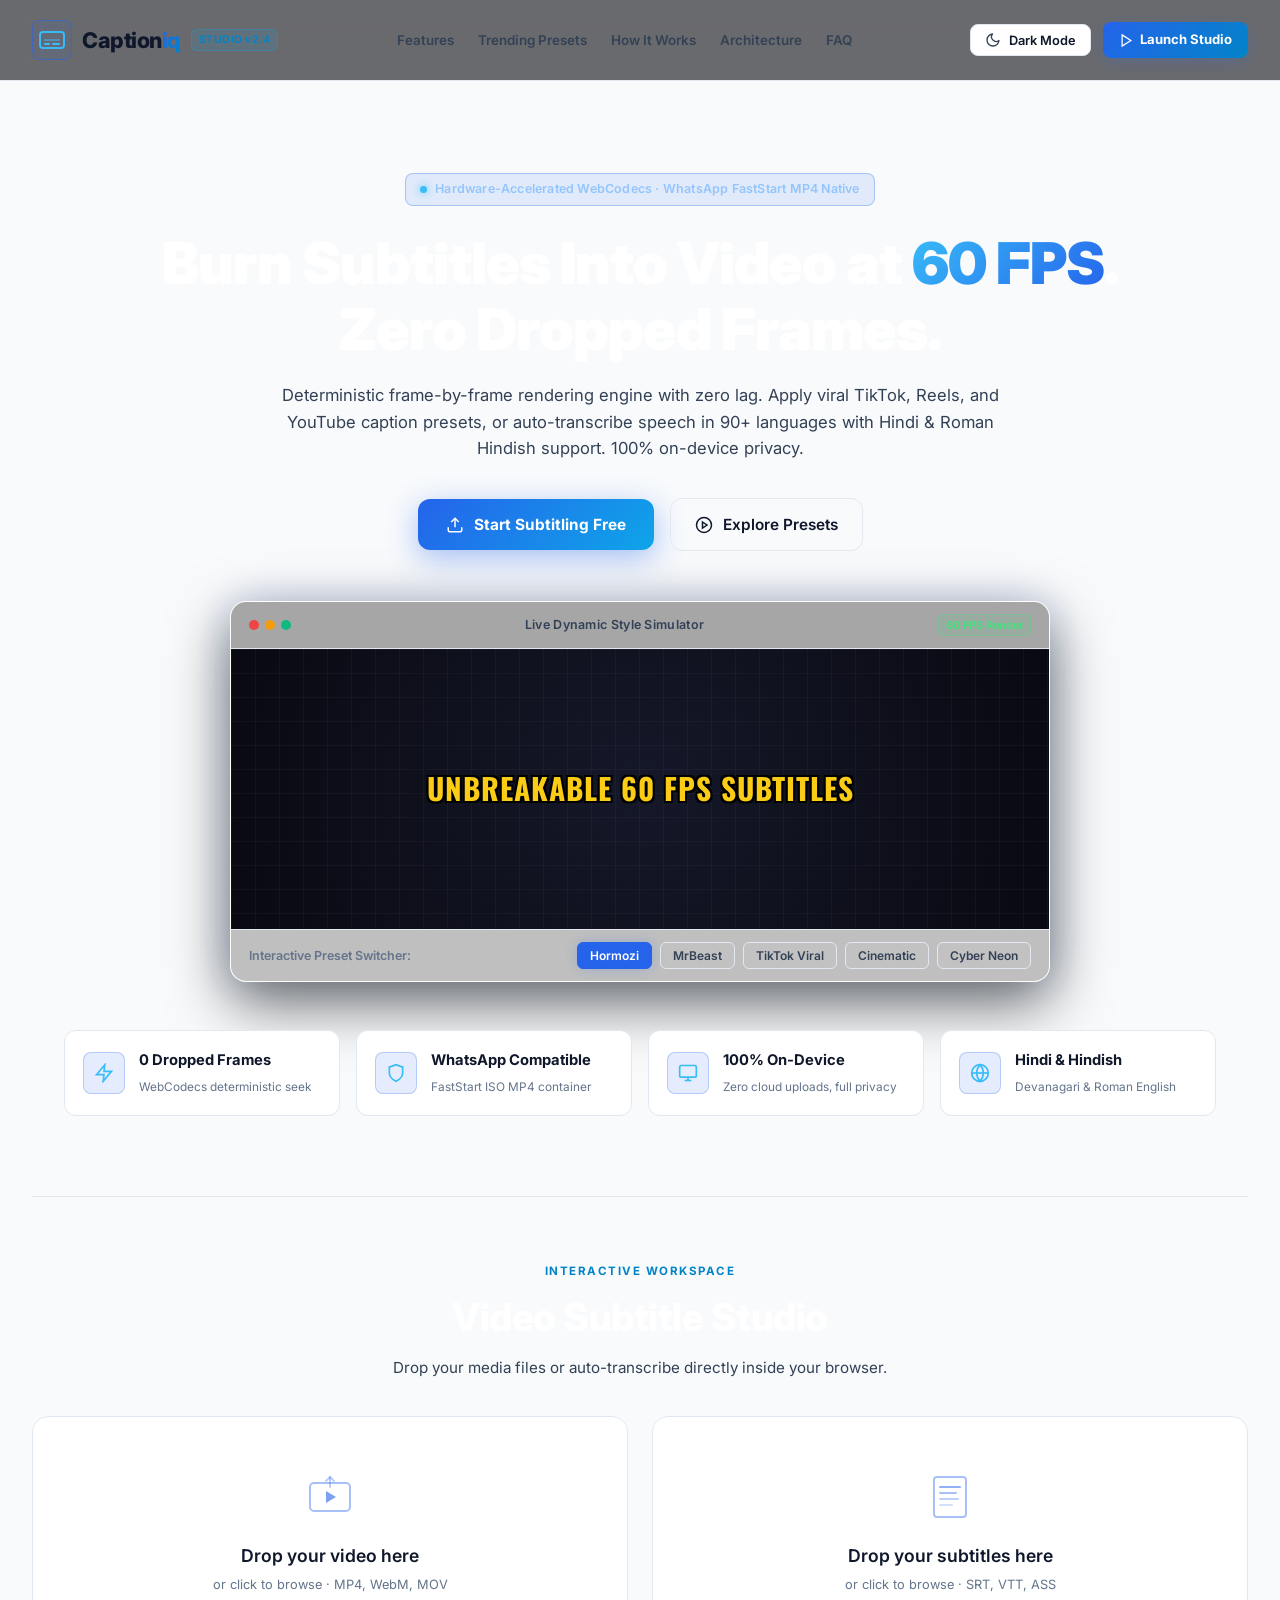
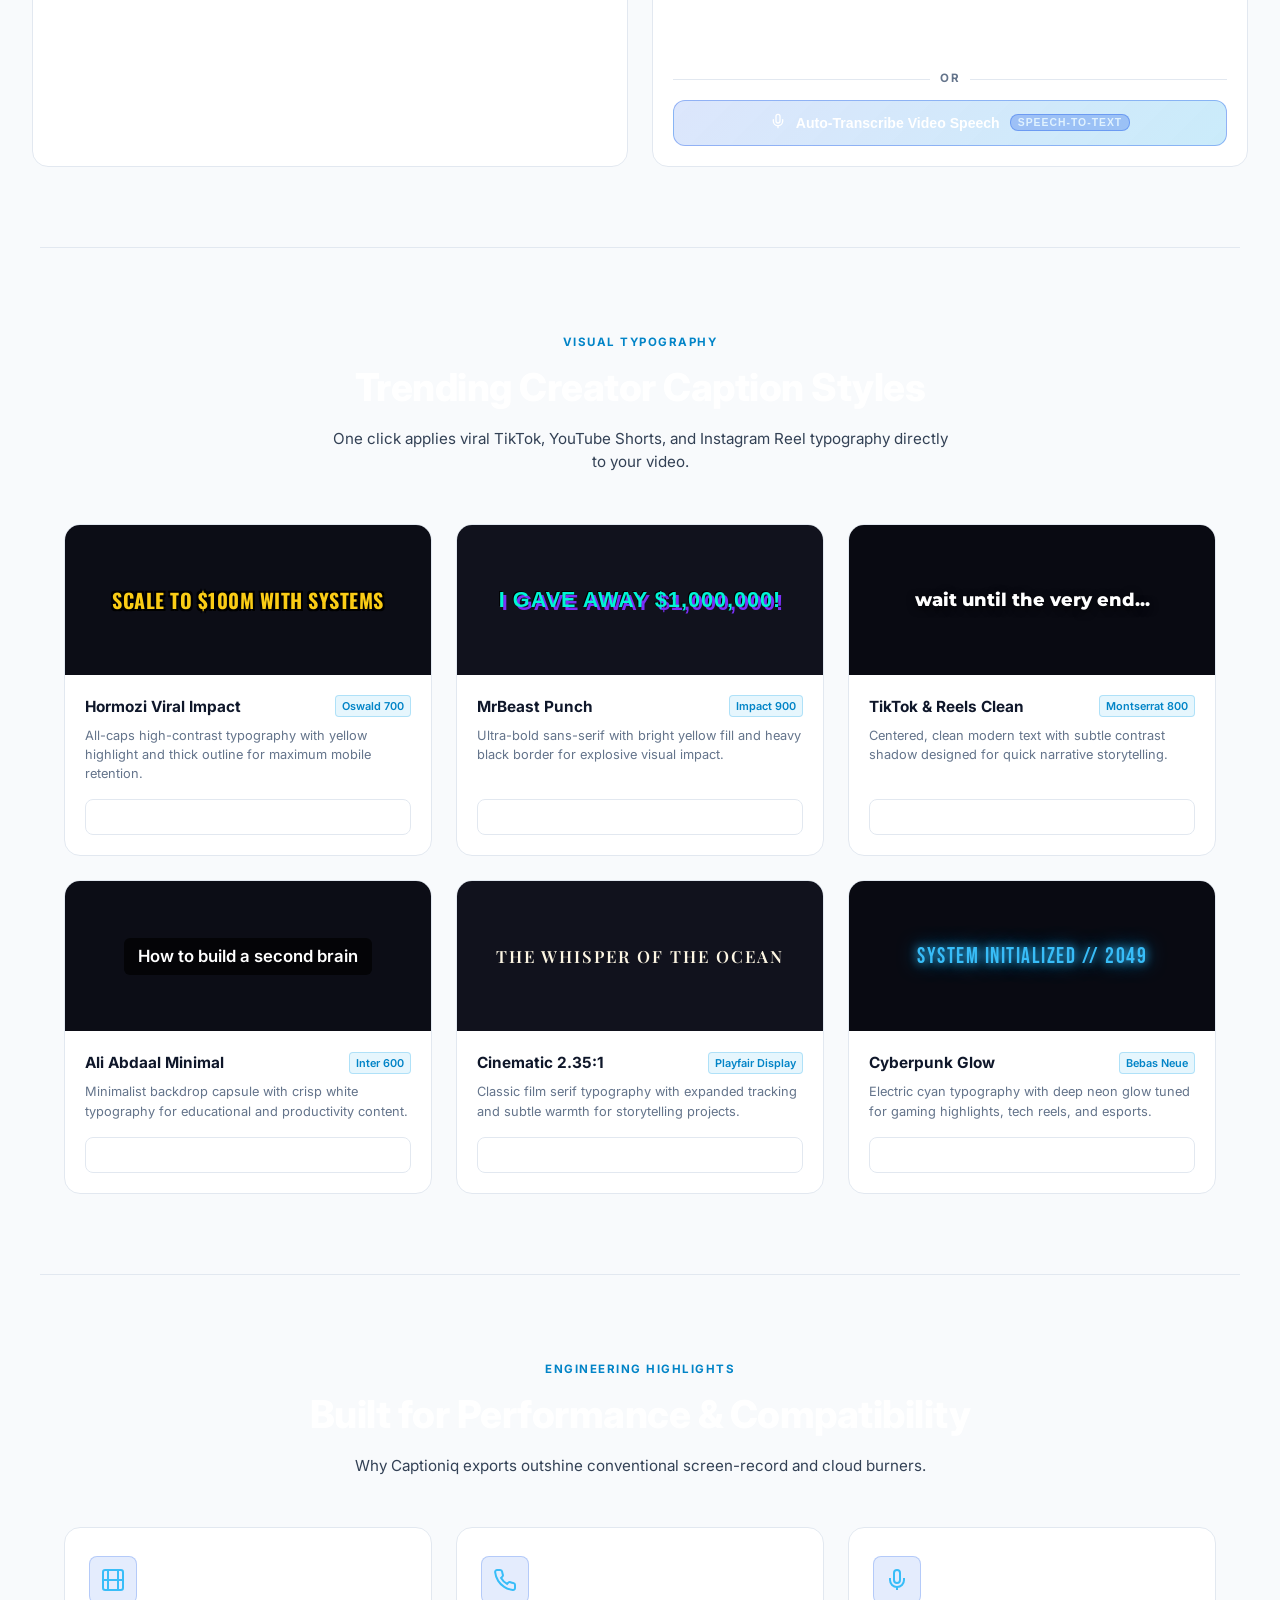
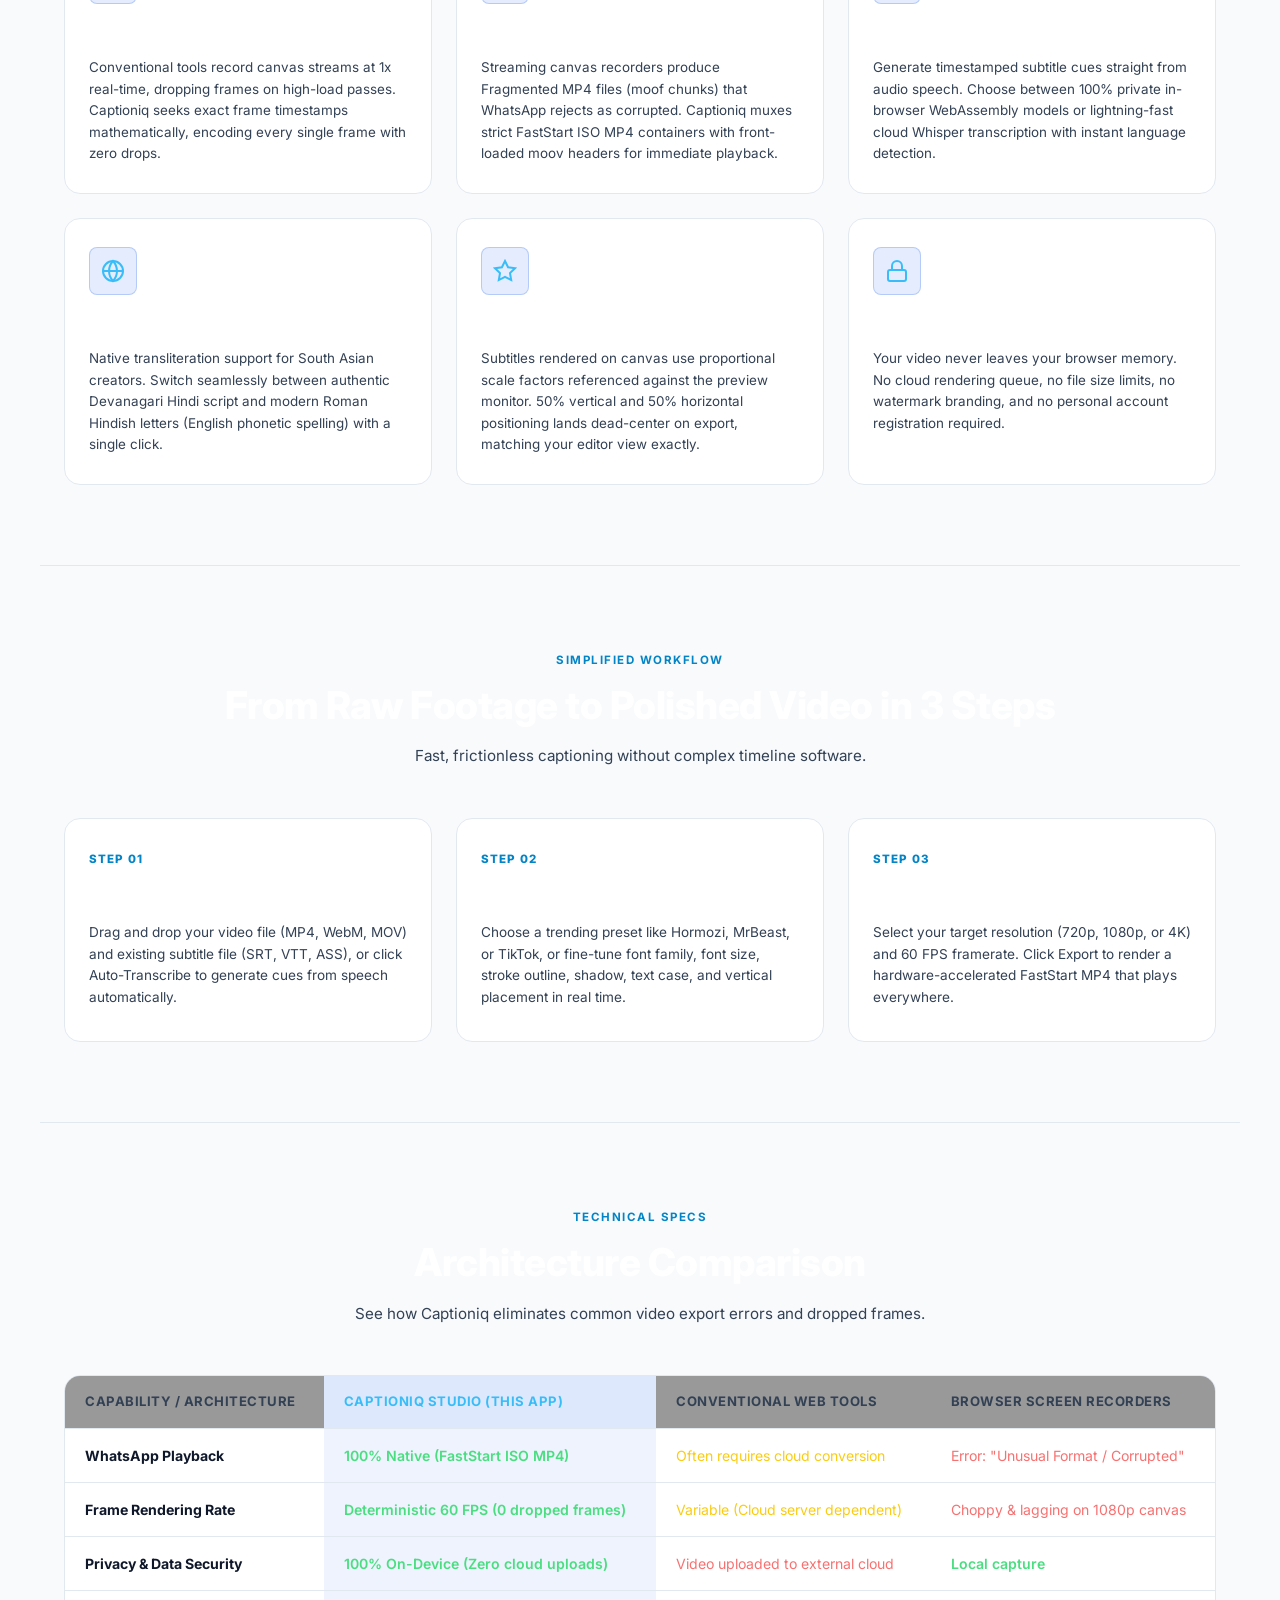
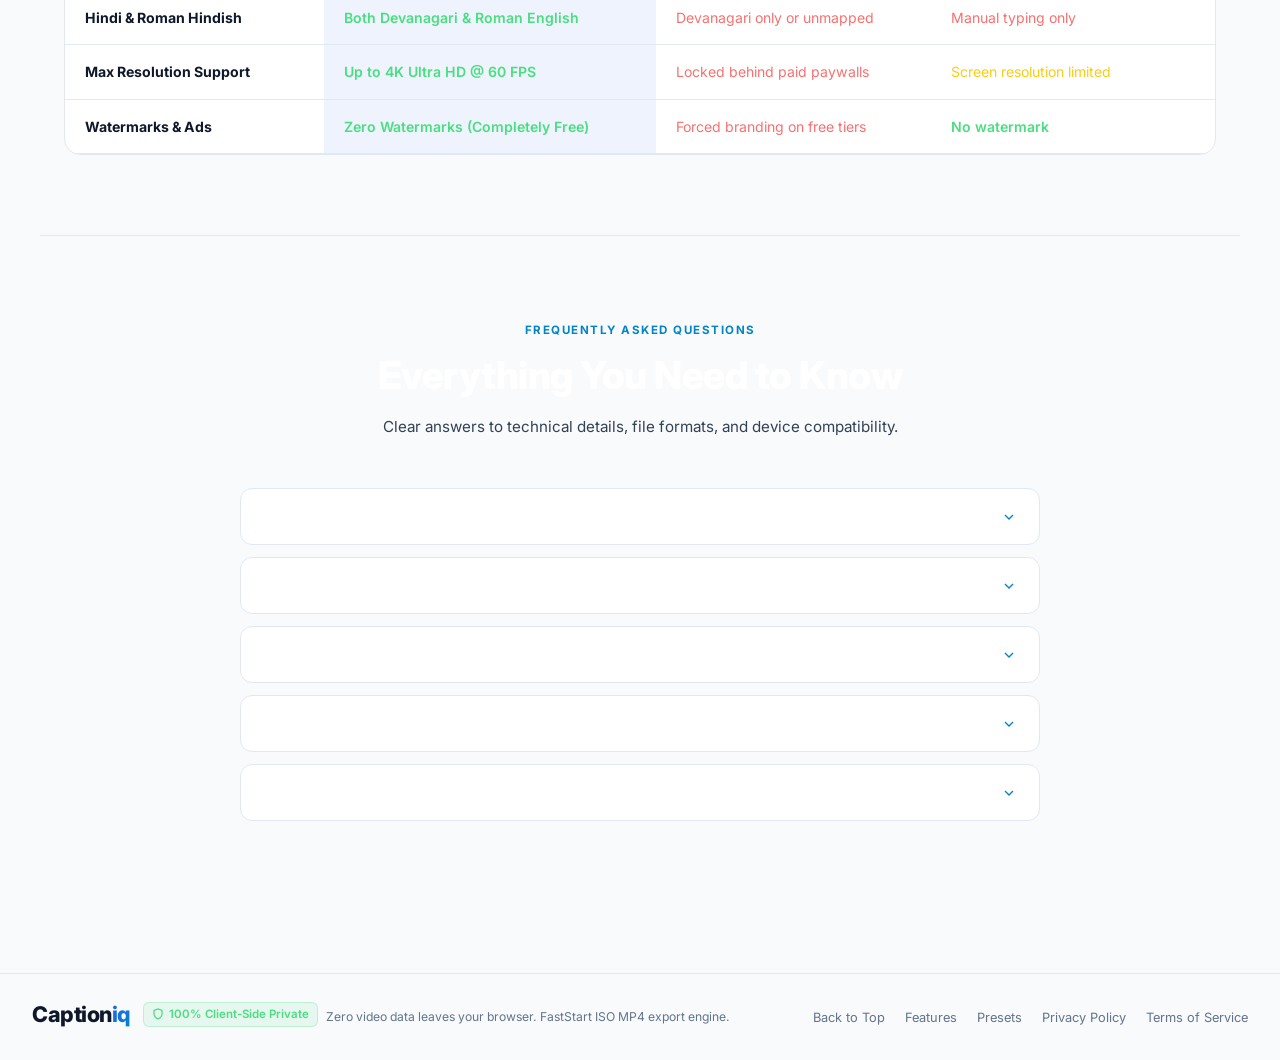
==== commit 83008b44: "feat(theme): establish clean White studio mode as primary theme with toggle" ====
--- a/index.html
+++ b/index.html
@@ -10,6 +10,12 @@
     <link rel="preconnect" href="https://fonts.gstatic.com" crossorigin>
     <link href="https://fonts.googleapis.com/css2?family=Inter:wght@300;400;500;600;700;800;900&family=Roboto:wght@400;500;700&family=Montserrat:wght@400;600;700;800&family=Poppins:wght@400;500;600;700;800&family=Oswald:wght@400;500;600;700&family=Playfair+Display:wght@400;600;700&family=Bebas+Neue&family=Raleway:wght@400;500;600;700&family=Lato:wght@400;700&family=Open+Sans:wght@400;600;700&display=swap" rel="stylesheet">
     <link rel="stylesheet" href="style.css">
+    <script>
+        (function() {
+            var savedTheme = localStorage.getItem('captioniq_theme') || 'light';
+            document.documentElement.setAttribute('data-theme', savedTheme);
+        })();
+    </script>
 </head>
 <body>
     <!-- Studio Ambient Lighting (Hardware-efficient, zero lag) -->
@@ -45,6 +51,25 @@
         </nav>
 
         <div class="header-actions">
+            <button type="button" class="theme-toggle-btn" id="themeToggleBtn" aria-label="Toggle theme" title="Switch Theme">
+                <div class="theme-icon-track">
+                    <svg class="theme-svg sun-svg" width="16" height="16" viewBox="0 0 24 24" fill="none" stroke="currentColor" stroke-width="2" stroke-linecap="round" stroke-linejoin="round">
+                        <circle cx="12" cy="12" r="5"></circle>
+                        <line x1="12" y1="1" x2="12" y2="3"></line>
+                        <line x1="12" y1="21" x2="12" y2="23"></line>
+                        <line x1="4.22" y1="4.22" x2="5.64" y2="5.64"></line>
+                        <line x1="18.36" y1="18.36" x2="19.78" y2="19.78"></line>
+                        <line x1="1" y1="12" x2="3" y2="12"></line>
+                        <line x1="21" y1="12" x2="23" y2="12"></line>
+                        <line x1="4.22" y1="19.78" x2="5.64" y2="18.36"></line>
+                        <line x1="18.36" y1="5.64" x2="19.78" y2="4.22"></line>
+                    </svg>
+                    <svg class="theme-svg moon-svg" width="16" height="16" viewBox="0 0 24 24" fill="none" stroke="currentColor" stroke-width="2" stroke-linecap="round" stroke-linejoin="round">
+                        <path d="M21 12.79A9 9 0 1 1 11.21 3 7 7 0 0 0 21 12.79z"></path>
+                    </svg>
+                </div>
+                <span class="theme-toggle-label" id="themeToggleLabel">Dark Mode</span>
+            </button>
             <a href="#studioSection" class="btn-studio-nav" id="navLaunchStudioBtn">
                 <svg width="15" height="15" viewBox="0 0 24 24" fill="none" stroke="currentColor" stroke-width="2"><polygon points="5 3 19 12 5 21 5 3"/></svg>
                 <span>Launch Studio</span>
@@ -289,20 +314,58 @@
                             <span class="script-icon" style="font-weight:700;font-size:0.75rem;padding:1px 4px;background:rgba(255,255,255,0.1);border-radius:4px">Aa</span>
                             <span id="toggleScriptLabel">Switch to Hindish (Roman)</span>
                         </button>
+                        <button class="chip filter-chip hidden" id="compareFilterChip" title="Hold or click to compare original video vs filtered">
+                            <svg width="14" height="14" viewBox="0 0 24 24" fill="none" stroke="currentColor" stroke-width="2"><circle cx="12" cy="12" r="10"/><path d="M12 2a10 10 0 0 1 0 20Z" fill="currentColor" fill-opacity="0.35"/></svg>
+                            <span id="compareFilterChipLabel">Compare Filter</span>
+                        </button>
                     </div>
                 </div>
 
                 <!-- Controls Panel -->
                 <div class="controls-panel">
-                    <div class="panel-header">
-                        <h2 class="panel-title">Subtitle Typography &amp; Style</h2>
-                        <button class="reset-btn" id="resetStylesBtn" title="Reset to defaults">
-                            <svg width="16" height="16" viewBox="0 0 16 16" fill="none"><path d="M2 2v5h5" stroke="currentColor" stroke-width="1.5" stroke-linecap="round" stroke-linejoin="round"/><path d="M2.5 7A6 6 0 1 1 3 11" stroke="currentColor" stroke-width="1.5" stroke-linecap="round"/></svg>
-                            Reset
-                        </button>
-                    </div>
-
-                    <div class="controls-scroll">
+                    <div class="panel-header tabbed-header">
+                        <div class="panel-nav-tabs">
+                            <button type="button" class="editor-tab-btn active" id="tabBtnSubtitles" data-tab="subtitles">
+                                <svg width="15" height="15" viewBox="0 0 24 24" fill="none" stroke="currentColor" stroke-width="2"><path d="M4 7V4h16v3M9 20h6M12 4v16"/></svg>
+                                <span>Typography</span>
+                            </button>
+                            <button type="button" class="editor-tab-btn" id="tabBtnFilters" data-tab="filters">
+                                <svg width="15" height="15" viewBox="0 0 24 24" fill="none" stroke="currentColor" stroke-width="2"><circle cx="12" cy="12" r="10"/><path d="M12 2a10 10 0 0 1 0 20Z" fill="currentColor" fill-opacity="0.4"/></svg>
+                                <span>Video Filters</span>
+                                <span class="tab-badge-dot hidden" id="filterActiveDot"></span>
+                            </button>
+                        </div>
+                        <div class="panel-header-actions">
+                            <button type="button" class="theme-toggle-btn mini" id="panelThemeToggleBtn" aria-label="Toggle theme" title="Switch Theme">
+                                <div class="theme-icon-track">
+                                    <svg class="theme-svg sun-svg" width="14" height="14" viewBox="0 0 24 24" fill="none" stroke="currentColor" stroke-width="2" stroke-linecap="round" stroke-linejoin="round">
+                                        <circle cx="12" cy="12" r="5"></circle>
+                                        <line x1="12" y1="1" x2="12" y2="3"></line>
+                                        <line x1="12" y1="21" x2="12" y2="23"></line>
+                                        <line x1="4.22" y1="4.22" x2="5.64" y2="5.64"></line>
+                                        <line x1="18.36" y1="18.36" x2="19.78" y2="19.78"></line>
+                                        <line x1="1" y1="12" x2="3" y2="12"></line>
+                                        <line x1="21" y1="12" x2="23" y2="12"></line>
+                                        <line x1="4.22" y1="19.78" x2="5.64" y2="18.36"></line>
+                                        <line x1="18.36" y1="5.64" x2="19.78" y2="4.22"></line>
+                                    </svg>
+                                    <svg class="theme-svg moon-svg" width="14" height="14" viewBox="0 0 24 24" fill="none" stroke="currentColor" stroke-width="2" stroke-linecap="round" stroke-linejoin="round">
+                                        <path d="M21 12.79A9 9 0 1 1 11.21 3 7 7 0 0 0 21 12.79z"></path>
+                                    </svg>
+                                </div>
+                            </button>
+                            <button class="reset-btn" id="resetStylesBtn" title="Reset typography styles">
+                                <svg width="14" height="14" viewBox="0 0 16 16" fill="none"><path d="M2 2v5h5" stroke="currentColor" stroke-width="1.5" stroke-linecap="round" stroke-linejoin="round"/><path d="M2.5 7A6 6 0 1 1 3 11" stroke="currentColor" stroke-width="1.5" stroke-linecap="round"/></svg>
+                                <span>Reset</span>
+                            </button>
+                            <button class="reset-btn hidden" id="resetFiltersBtn" title="Reset video filters">
+                                <svg width="14" height="14" viewBox="0 0 16 16" fill="none"><path d="M2 2v5h5" stroke="currentColor" stroke-width="1.5" stroke-linecap="round" stroke-linejoin="round"/><path d="M2.5 7A6 6 0 1 1 3 11" stroke="currentColor" stroke-width="1.5" stroke-linecap="round"/></svg>
+                                <span>Reset</span>
+                            </button>
+                        </div>
+                    </div>
+
+                    <div class="controls-scroll" id="subtitlesControls">
                         <!-- Font Family -->
                         <div class="control-group">
                             <label class="control-label">Font Family</label>
@@ -491,7 +554,212 @@
                                 <button class="preset-btn trending-btn" data-preset="aesthetic">Aesthetic</button>
                             </div>
                         </div>
-                    </div>
+                    </div> <!-- /#subtitlesControls -->
+
+                    <!-- Video Filters Controls Panel -->
+                    <div class="controls-scroll hidden" id="filtersControls">
+                        <!-- Quick Compare & Active Status Banner -->
+                        <div class="filter-action-banner">
+                            <div class="filter-status-info">
+                                <span class="filter-status-title" id="filterActiveName">Original Natural</span>
+                                <span class="filter-status-sub" id="filterActiveSub">Pure untouched video</span>
+                            </div>
+                            <button type="button" class="btn-compare-preview" id="compareOriginalBtn" title="Hold or click to compare original unedited video">
+                                <svg width="14" height="14" viewBox="0 0 24 24" fill="none" stroke="currentColor" stroke-width="2"><path d="M16 3h5v5M4 20L21 3M21 16v5h-5M15 15l6 6M4 4l5 5"/></svg>
+                                <span id="compareOriginalBtnText">Hold to Compare</span>
+                            </button>
+                        </div>
+
+                        <!-- Filter Strength / Intensity -->
+                        <div class="control-group">
+                            <label class="control-label">
+                                <span>Filter Intensity</span>
+                                <span class="val-badge" id="filterIntensityVal">100%</span>
+                            </label>
+                            <input type="range" id="filterIntensity" class="control-range filter-range" min="0" max="100" value="100" data-default="100">
+                        </div>
+
+                        <!-- Filter Presets Grid -->
+                        <div class="control-group">
+                            <label class="control-label">
+                                <svg width="14" height="14" viewBox="0 0 24 24" fill="none" stroke="currentColor" stroke-width="2"><polygon points="12 2 15.09 8.26 22 9.27 17 14.14 18.18 21.02 12 17.77 5.82 21.02 7 14.14 2 9.27 8.91 8.26 12 2"/></svg>
+                                <span>Cinematic &amp; Creative Presets</span>
+                            </label>
+                            <div class="filter-presets-grid" id="filterPresetsGrid">
+                                <button type="button" class="filter-preset-card active" data-filter="none">
+                                    <div class="filter-thumb-preview filter-thumb-none">
+                                        <svg width="18" height="18" viewBox="0 0 24 24" fill="none" stroke="currentColor" stroke-width="2"><circle cx="12" cy="12" r="10"/><line x1="4.93" y1="4.93" x2="19.07" y2="19.07"/></svg>
+                                    </div>
+                                    <span class="filter-card-name">Original</span>
+                                    <span class="filter-card-tag">Natural</span>
+                                </button>
+                                <button type="button" class="filter-preset-card" data-filter="cinematic">
+                                    <div class="filter-thumb-preview filter-thumb-cinematic"></div>
+                                    <span class="filter-card-name">Cinematic</span>
+                                    <span class="filter-card-tag">Warm Film</span>
+                                </button>
+                                <button type="button" class="filter-preset-card" data-filter="teal_orange">
+                                    <div class="filter-thumb-preview filter-thumb-teal-orange"></div>
+                                    <span class="filter-card-name">Teal &amp; Orange</span>
+                                    <span class="filter-card-tag">Blockbuster</span>
+                                </button>
+                                <button type="button" class="filter-preset-card" data-filter="vintage">
+                                    <div class="filter-thumb-preview filter-thumb-vintage"></div>
+                                    <span class="filter-card-name">Vintage 90s</span>
+                                    <span class="filter-card-tag">Retro VHS</span>
+                                </button>
+                                <button type="button" class="filter-preset-card" data-filter="noir">
+                                    <div class="filter-thumb-preview filter-thumb-noir"></div>
+                                    <span class="filter-card-name">Noir Film</span>
+                                    <span class="filter-card-tag">Deep B&amp;W</span>
+                                </button>
+                                <button type="button" class="filter-preset-card" data-filter="cyberpunk">
+                                    <div class="filter-thumb-preview filter-thumb-cyberpunk"></div>
+                                    <span class="filter-card-name">Cyber Neon</span>
+                                    <span class="filter-card-tag">Electric Vibe</span>
+                                </button>
+                                <button type="button" class="filter-preset-card" data-filter="golden_hour">
+                                    <div class="filter-thumb-preview filter-thumb-golden-hour"></div>
+                                    <span class="filter-card-name">Golden Hour</span>
+                                    <span class="filter-card-tag">Amber Glow</span>
+                                </button>
+                                <button type="button" class="filter-preset-card" data-filter="vibrant">
+                                    <div class="filter-thumb-preview filter-thumb-vibrant"></div>
+                                    <span class="filter-card-name">Vibrant Pop</span>
+                                    <span class="filter-card-tag">Reels / TikTok</span>
+                                </button>
+                                <button type="button" class="filter-preset-card" data-filter="pastel">
+                                    <div class="filter-thumb-preview filter-thumb-pastel"></div>
+                                    <span class="filter-card-name">Pastel Soft</span>
+                                    <span class="filter-card-tag">Dreamy Light</span>
+                                </button>
+                                <button type="button" class="filter-preset-card" data-filter="bleach">
+                                    <div class="filter-thumb-preview filter-thumb-bleach"></div>
+                                    <span class="filter-card-name">Bleach Bypass</span>
+                                    <span class="filter-card-tag">Gritty Action</span>
+                                </button>
+                                <button type="button" class="filter-preset-card" data-filter="nordic">
+                                    <div class="filter-thumb-preview filter-thumb-nordic"></div>
+                                    <span class="filter-card-name">Cold Nordic</span>
+                                    <span class="filter-card-tag">Arctic Blue</span>
+                                </button>
+                                <button type="button" class="filter-preset-card" data-filter="sunset">
+                                    <div class="filter-thumb-preview filter-thumb-sunset"></div>
+                                    <span class="filter-card-name">Warm Sunset</span>
+                                    <span class="filter-card-tag">Crimson Dusk</span>
+                                </button>
+                                <button type="button" class="filter-preset-card" data-filter="emerald">
+                                    <div class="filter-thumb-preview filter-thumb-emerald"></div>
+                                    <span class="filter-card-name">Emerald</span>
+                                    <span class="filter-card-tag">Lush Organic</span>
+                                </button>
+                                <button type="button" class="filter-preset-card" data-filter="sepia">
+                                    <div class="filter-thumb-preview filter-thumb-sepia"></div>
+                                    <span class="filter-card-name">Sepia Classic</span>
+                                    <span class="filter-card-tag">Heritage Film</span>
+                                </button>
+                            </div>
+                        </div>
+
+                        <!-- Fine-Tuning Adjustments Section -->
+                        <div class="filter-subgroup-title">
+                            <span>Exposure &amp; Tone</span>
+                            <button type="button" class="filter-subgroup-reset" id="resetToneBtn" title="Reset Tone sliders">Reset</button>
+                        </div>
+
+                        <!-- Brightness -->
+                        <div class="control-group">
+                            <label class="control-label">
+                                <span>Brightness</span>
+                                <span class="val-badge filter-val-badge" id="filterBrightnessVal" data-target="filterBrightness" title="Click to reset">100%</span>
+                            </label>
+                            <input type="range" id="filterBrightness" class="control-range filter-range" min="50" max="150" value="100" data-default="100">
+                        </div>
+
+                        <!-- Contrast -->
+                        <div class="control-group">
+                            <label class="control-label">
+                                <span>Contrast</span>
+                                <span class="val-badge filter-val-badge" id="filterContrastVal" data-target="filterContrast" title="Click to reset">100%</span>
+                            </label>
+                            <input type="range" id="filterContrast" class="control-range filter-range" min="50" max="200" value="100" data-default="100">
+                        </div>
+
+                        <!-- Color & Temperature -->
+                        <div class="filter-subgroup-title">
+                            <span>Color &amp; Temperature</span>
+                            <button type="button" class="filter-subgroup-reset" id="resetColorBtn" title="Reset Color sliders">Reset</button>
+                        </div>
+
+                        <!-- Saturation -->
+                        <div class="control-group">
+                            <label class="control-label">
+                                <span>Saturation</span>
+                                <span class="val-badge filter-val-badge" id="filterSaturateVal" data-target="filterSaturate" title="Click to reset">100%</span>
+                            </label>
+                            <input type="range" id="filterSaturate" class="control-range filter-range" min="0" max="200" value="100" data-default="100">
+                        </div>
+
+                        <!-- Warmth / Temperature -->
+                        <div class="control-group">
+                            <label class="control-label">
+                                <span>Warmth (Temperature)</span>
+                                <span class="val-badge filter-val-badge" id="filterWarmthVal" data-target="filterWarmth" title="Click to reset">0%</span>
+                            </label>
+                            <input type="range" id="filterWarmth" class="control-range filter-range" min="-100" max="100" value="0" data-default="0">
+                        </div>
+
+                        <!-- Hue Shift -->
+                        <div class="control-group">
+                            <label class="control-label">
+                                <span>Hue Shift</span>
+                                <span class="val-badge filter-val-badge" id="filterHueRotateVal" data-target="filterHueRotate" title="Click to reset">0°</span>
+                            </label>
+                            <input type="range" id="filterHueRotate" class="control-range filter-range" min="0" max="360" value="0" data-default="0">
+                        </div>
+
+                        <!-- Stylize & Film Effects -->
+                        <div class="filter-subgroup-title">
+                            <span>Film Effects &amp; Stylize</span>
+                            <button type="button" class="filter-subgroup-reset" id="resetEffectsBtn" title="Reset Effect sliders">Reset</button>
+                        </div>
+
+                        <!-- Sepia -->
+                        <div class="control-group">
+                            <label class="control-label">
+                                <span>Sepia</span>
+                                <span class="val-badge filter-val-badge" id="filterSepiaVal" data-target="filterSepia" title="Click to reset">0%</span>
+                            </label>
+                            <input type="range" id="filterSepia" class="control-range filter-range" min="0" max="100" value="0" data-default="0">
+                        </div>
+
+                        <!-- Grayscale -->
+                        <div class="control-group">
+                            <label class="control-label">
+                                <span>Black &amp; White (Grayscale)</span>
+                                <span class="val-badge filter-val-badge" id="filterGrayscaleVal" data-target="filterGrayscale" title="Click to reset">0%</span>
+                            </label>
+                            <input type="range" id="filterGrayscale" class="control-range filter-range" min="0" max="100" value="0" data-default="0">
+                        </div>
+
+                        <!-- Soft Blur -->
+                        <div class="control-group">
+                            <label class="control-label">
+                                <span>Soft Blur</span>
+                                <span class="val-badge filter-val-badge" id="filterBlurVal" data-target="filterBlur" title="Click to reset">0px</span>
+                            </label>
+                            <input type="range" id="filterBlur" class="control-range filter-range" min="0" max="10" step="0.5" value="0" data-default="0">
+                        </div>
+
+                        <!-- Invert -->
+                        <div class="control-group">
+                            <label class="control-label">
+                                <span>Invert Colors</span>
+                                <span class="val-badge filter-val-badge" id="filterInvertVal" data-target="filterInvert" title="Click to reset">0%</span>
+                            </label>
+                            <input type="range" id="filterInvert" class="control-range filter-range" min="0" max="100" value="0" data-default="0">
+                        </div>
+                    </div> <!-- /#filtersControls -->
 
                     <!-- Export Area -->
                     <div class="export-area">
@@ -901,43 +1169,46 @@
             </div>
 
             <div class="modal-body">
+                <!-- Video File Info Chip in Modal -->
+                <div class="modal-video-chip" id="modalVideoChip">
+                    <div class="modal-video-info">
+                        <svg width="16" height="16" viewBox="0 0 24 24" fill="none" stroke="currentColor" stroke-width="2"><rect width="18" height="18" x="3" y="3" rx="2"/><circle cx="9" cy="9" r="2"/><path d="m21 15-3.086-3.086a2 2 0 0 0-2.828 0L6 21"/></svg>
+                        <span id="modalVideoLabel">No video selected yet</span>
+                    </div>
+                    <button type="button" class="btn-change-modal-vid" id="modalChangeVidBtn">Browse Video</button>
+                </div>
+
                 <!-- Engine Selection Tabs -->
                 <div class="engine-tabs">
-                    <button type="button" class="engine-tab active" data-engine="local">
-                        <span class="tab-title">In-Browser Speech Engine</span>
-                        <span class="tab-tag free">100% Free · Private</span>
+                    <button type="button" class="engine-tab active" data-engine="cloud">
+                        <span class="tab-title">Groq Whisper Large V3</span>
+                        <span class="tab-tag fast">⚡ Ultra-Fast (1–2s) · Built-in</span>
                     </button>
-                    <button type="button" class="engine-tab" data-engine="cloud">
-                        <span class="tab-title">Cloud Whisper API (Groq / OpenAI)</span>
-                        <span class="tab-tag fast">Ultra-Fast (1-2s)</span>
+                    <button type="button" class="engine-tab" data-engine="local">
+                        <span class="tab-title">In-Browser Engine</span>
+                        <span class="tab-tag free">Offline · Client-Side</span>
                     </button>
                 </div>
 
-                <!-- Tab 1: In-Browser AI Info -->
-                <div class="tab-content" id="tabContentLocal">
+                <!-- Tab 1: Groq Cloud Whisper Engine (Active by default) -->
+                <div class="tab-content" id="tabContentCloud">
+                    <div class="info-banner groq-banner">
+                        <svg class="groq-connected-icon" width="18" height="18" viewBox="0 0 24 24" fill="none" stroke="currentColor" stroke-width="2" stroke-linecap="round" stroke-linejoin="round" style="flex-shrink:0; margin-top:2px;">
+                            <path d="M22 11.08V12a10 10 0 1 1-5.93-9.14"></path>
+                            <polyline points="22 4 12 14.01 9 11.01"></polyline>
+                        </svg>
+                        <div style="font-size: 0.83rem; color: var(--text-primary); line-height: 1.5;">
+                            <strong class="groq-connected-title">Groq Whisper Large V3 Connected</strong><br>
+                            High-speed cloud speech engine is permanently active for all projects. Transcribes and syncs video audio with word-level accuracy in ~1–2 seconds.
+                        </div>
+                    </div>
+                </div>
+
+                <!-- Tab 2: In-Browser Offline AI Engine -->
+                <div class="tab-content hidden" id="tabContentLocal">
                     <div class="info-banner">
                         <svg width="16" height="16" viewBox="0 0 16 16" fill="currentColor"><circle cx="8" cy="8" r="7" stroke="currentColor" stroke-width="1.5" fill="none"/><path d="M8 5v3M8 11h.01" stroke="currentColor" stroke-width="1.5" stroke-linecap="round"/></svg>
-                        <span>Runs client-side via WebAssembly. Zero data leaves your computer. Automatically detects spoken language from 90+ languages.</span>
-                    </div>
-                </div>
-
-                <!-- Tab 2: Fast Cloud Settings -->
-                <div class="tab-content hidden" id="tabContentCloud">
-                    <div class="info-banner">
-                        <svg width="16" height="16" viewBox="0 0 16 16" fill="currentColor"><path d="M3 10a4 4 0 017.5-2A3.5 3.5 0 0114 11H3z" fill="none" stroke="currentColor" stroke-width="1.5"/></svg>
-                        <span>Transcribes full audio in ~1 to 2 seconds using cloud Whisper Large V3. Your API key stays in your browser's local storage.</span>
-                    </div>
-                    <div class="control-group modal-field">
-                        <label class="control-label">API Provider</label>
-                        <select id="cloudProvider" class="control-select">
-                            <option value="groq" selected>Groq Whisper Large V3 (Free &amp; Ultra-Fast)</option>
-                            <option value="openai">OpenAI Whisper-1</option>
-                        </select>
-                    </div>
-                    <div class="control-group modal-field">
-                        <label class="control-label">API Key <span class="val-badge" id="apiKeyStatus">Saved locally</span></label>
-                        <input type="password" id="cloudApiKey" class="control-input" placeholder="Enter gsk_... or sk-...">
-                        <span class="field-hint">Tip: Groq offers free Whisper keys at console.groq.com without credit card.</span>
+                        <span>Runs client-side via WebAssembly. Zero data leaves your computer. Downloads in-browser model on first run.</span>
                     </div>
                 </div>
 
--- a/style.css
+++ b/style.css
@@ -1,3 +1,80 @@
+:root, [data-theme="light"] {
+    /* Primary Theme: White / Clean Studio Mode */
+    --bg-primary:    #f8fafc;
+    --bg-secondary:  #ffffff;
+    --bg-card:       #ffffff;
+    --bg-card-hover: #f1f5f9;
+    --bg-input:      #f1f5f9;
+    --bg-input-hover:#e2e8f0;
+    --bg-header:     rgba(255, 255, 255, 0.88);
+    --bg-modal:      #ffffff;
+    --bg-backdrop:   rgba(15, 23, 42, 0.55);
+
+    --text-primary:  #0f172a;
+    --text-secondary:#334155;
+    --text-muted:    #64748b;
+
+    --accent:        #2563eb;
+    --accent-soft:   rgba(37, 99, 235, 0.08);
+    --accent-glow:   rgba(37, 99, 235, 0.22);
+    --accent-2:      #0284c7;
+
+    --border:        #e2e8f0;
+    --border-active: rgba(37, 99, 235, 0.55);
+
+    --success:       #16a34a;
+    --warning:       #d97706;
+    --danger:        #dc2626;
+
+    --radius-sm: 8px;
+    --radius-md: 12px;
+    --radius-lg: 16px;
+    --radius-xl: 20px;
+
+    --shadow-sm: 0 2px 8px rgba(15, 23, 42, 0.05);
+    --shadow-md: 0 8px 30px rgba(15, 23, 42, 0.08);
+    --shadow-lg: 0 20px 50px rgba(15, 23, 42, 0.12);
+    --shadow-glow: 0 0 35px var(--accent-glow);
+
+    --transition-fast: 150ms ease;
+    --transition-med:  250ms ease;
+    --transition-slow: 400ms ease;
+}
+
+[data-theme="dark"] {
+    /* Dark Theme */
+    --bg-primary:    #0a0a0f;
+    --bg-secondary:  #12121a;
+    --bg-card:       rgba(18, 18, 30, 0.65);
+    --bg-card-hover: rgba(24, 24, 42, 0.75);
+    --bg-input:      rgba(255, 255, 255, 0.04);
+    --bg-input-hover:rgba(255, 255, 255, 0.07);
+    --bg-header:     rgba(10, 10, 15, 0.75);
+    --bg-modal:      #10101a;
+    --bg-backdrop:   rgba(5, 5, 10, 0.78);
+
+    --text-primary:  #f0f0f5;
+    --text-secondary:#9494aa;
+    --text-muted:    #5e5e72;
+
+    --accent:        #2563eb;
+    --accent-soft:   rgba(37, 99, 235, 0.15);
+    --accent-glow:   rgba(37, 99, 235, 0.35);
+    --accent-2:      #0ea5e9;
+
+    --border:        rgba(255, 255, 255, 0.06);
+    --border-active: rgba(37, 99, 235, 0.4);
+
+    --success:       #4ade80;
+    --warning:       #facc15;
+    --danger:        #f87171;
+
+    --shadow-sm: 0 2px 8px rgba(0,0,0,0.25);
+    --shadow-md: 0 8px 32px rgba(0,0,0,0.35);
+    --shadow-lg: 0 16px 64px rgba(0,0,0,0.5);
+    --shadow-glow: 0 0 40px var(--accent-glow);
+}
+
 /* ===================================================================
    Captioniq - Subtitle Applier  ·  Global Styles
    =================================================================== */
@@ -289,6 +366,7 @@
     max-height: 70vh;
     object-fit: contain;
     display: block;
+    transition: filter 0.12s ease-out;
 }
 
 .subtitle-overlay {
@@ -445,9 +523,65 @@
     display: flex;
     align-items: center;
     justify-content: space-between;
-    padding: 18px 20px;
+    padding: 14px 18px;
     border-bottom: 1px solid var(--border);
     flex-shrink: 0;
+    gap: 12px;
+}
+.panel-header.tabbed-header {
+    padding: 10px 14px;
+}
+.panel-nav-tabs {
+    display: flex;
+    align-items: center;
+    gap: 4px;
+    background: rgba(255, 255, 255, 0.04);
+    padding: 3px;
+    border-radius: var(--radius-sm);
+    border: 1px solid var(--border);
+}
+.editor-tab-btn {
+    display: inline-flex;
+    align-items: center;
+    gap: 6px;
+    padding: 6px 12px;
+    font-size: 0.76rem;
+    font-weight: 600;
+    font-family: inherit;
+    color: var(--text-secondary);
+    background: transparent;
+    border: none;
+    border-radius: 6px;
+    cursor: pointer;
+    transition: all var(--transition-fast);
+    position: relative;
+    user-select: none;
+}
+.editor-tab-btn:hover {
+    color: var(--text-primary);
+    background: rgba(255, 255, 255, 0.05);
+}
+.editor-tab-btn.active {
+    color: #ffffff;
+    background: var(--accent);
+    box-shadow: 0 2px 8px rgba(37, 99, 235, 0.4);
+}
+.tab-badge-dot {
+    width: 6px;
+    height: 6px;
+    border-radius: 50%;
+    background: #38bdf8;
+    box-shadow: 0 0 8px #38bdf8;
+    animation: tabDotPulse 1.6s infinite ease-in-out;
+}
+@keyframes tabDotPulse {
+    0%, 100% { opacity: 1; transform: scale(1); }
+    50% { opacity: 0.35; transform: scale(0.75); }
+}
+.panel-header-actions {
+    display: flex;
+    align-items: center;
+    gap: 6px;
 }
 .panel-title {
     font-size: 1rem;
@@ -734,6 +868,247 @@
     opacity: 0;
 }
 
+/* ===== Video Filters Panel & Controls ===== */
+.filter-action-banner {
+    display: flex;
+    align-items: center;
+    justify-content: space-between;
+    gap: 12px;
+    background: linear-gradient(135deg, rgba(37, 99, 235, 0.08), rgba(14, 165, 233, 0.04));
+    border: 1px solid rgba(56, 189, 248, 0.18);
+    border-radius: var(--radius-sm);
+    padding: 10px 14px;
+    margin-bottom: 16px;
+}
+
+.filter-status-info {
+    display: flex;
+    flex-direction: column;
+    min-width: 0;
+}
+
+.filter-status-title {
+    font-size: 0.82rem;
+    font-weight: 700;
+    color: var(--text-primary);
+    display: flex;
+    align-items: center;
+    gap: 6px;
+}
+
+.filter-status-sub {
+    font-size: 0.68rem;
+    color: var(--text-muted);
+    white-space: nowrap;
+    overflow: hidden;
+    text-overflow: ellipsis;
+}
+
+.btn-compare-preview {
+    display: inline-flex;
+    align-items: center;
+    gap: 6px;
+    padding: 6px 12px;
+    font-size: 0.72rem;
+    font-weight: 600;
+    color: #38bdf8;
+    background: rgba(56, 189, 248, 0.1);
+    border: 1px solid rgba(56, 189, 248, 0.25);
+    border-radius: var(--radius-sm);
+    cursor: pointer;
+    transition: all var(--transition-fast);
+    font-family: inherit;
+    white-space: nowrap;
+    user-select: none;
+}
+
+.btn-compare-preview:hover {
+    background: rgba(56, 189, 248, 0.2);
+    border-color: rgba(56, 189, 248, 0.45);
+    color: #ffffff;
+}
+
+.btn-compare-preview:active,
+.btn-compare-preview.holding {
+    background: #38bdf8;
+    color: #0b1120;
+    border-color: #38bdf8;
+    box-shadow: 0 0 16px rgba(56, 189, 248, 0.6);
+    transform: scale(0.98);
+}
+
+/* Filter Presets Grid */
+.filter-presets-grid {
+    display: grid;
+    grid-template-columns: repeat(3, 1fr);
+    gap: 8px;
+    margin-bottom: 18px;
+}
+
+.filter-preset-card {
+    display: flex;
+    flex-direction: column;
+    align-items: center;
+    padding: 7px 5px;
+    background: var(--bg-input);
+    border: 1px solid var(--border);
+    border-radius: var(--radius-sm);
+    cursor: pointer;
+    transition: all var(--transition-fast);
+    text-align: center;
+    position: relative;
+    user-select: none;
+    font-family: inherit;
+}
+
+.filter-preset-card:hover {
+    background: var(--bg-input-hover);
+    border-color: rgba(255, 255, 255, 0.15);
+    transform: translateY(-1px);
+}
+
+.filter-preset-card.active {
+    background: rgba(37, 99, 235, 0.12);
+    border-color: var(--accent);
+    box-shadow: 0 0 12px rgba(37, 99, 235, 0.25);
+}
+
+.filter-preset-card.active .filter-card-name {
+    color: #38bdf8;
+}
+
+.filter-thumb-preview {
+    width: 100%;
+    height: 36px;
+    border-radius: 6px;
+    margin-bottom: 6px;
+    position: relative;
+    overflow: hidden;
+    display: flex;
+    align-items: center;
+    justify-content: center;
+    border: 1px solid rgba(255, 255, 255, 0.08);
+    box-shadow: inset 0 0 10px rgba(0, 0, 0, 0.4);
+}
+
+/* Preset Gradient Color Grades */
+.filter-thumb-none {
+    background: #1e293b;
+    color: var(--text-muted);
+}
+.filter-thumb-cinematic {
+    background: linear-gradient(135deg, #091e3a 0%, #1e1b4b 35%, #78350f 70%, #d97706 100%);
+}
+.filter-thumb-teal-orange {
+    background: linear-gradient(135deg, #0d9488 0%, #0f172a 45%, #ea580c 100%);
+}
+.filter-thumb-vintage {
+    background: linear-gradient(135deg, #78350f 0%, #ca8a04 50%, #451a03 100%);
+}
+.filter-thumb-noir {
+    background: linear-gradient(135deg, #000000 0%, #4b5563 50%, #f9fafb 100%);
+}
+.filter-thumb-cyberpunk {
+    background: linear-gradient(135deg, #ec4899 0%, #8b5cf6 50%, #06b6d4 100%);
+}
+.filter-thumb-golden-hour {
+    background: linear-gradient(135deg, #ea580c 0%, #f59e0b 50%, #fde047 100%);
+}
+.filter-thumb-vibrant {
+    background: linear-gradient(135deg, #ef4444 0%, #3b82f6 50%, #10b981 100%);
+}
+.filter-thumb-pastel {
+    background: linear-gradient(135deg, #fbcfe8 0%, #c7d2fe 50%, #fef08a 100%);
+}
+.filter-thumb-bleach {
+    background: linear-gradient(135deg, #111827 0%, #64748b 50%, #334155 100%);
+}
+.filter-thumb-nordic {
+    background: linear-gradient(135deg, #0c4a6e 0%, #0284c7 50%, #e0f2fe 100%);
+}
+.filter-thumb-sunset {
+    background: linear-gradient(135deg, #881337 0%, #e11d48 50%, #fb923c 100%);
+}
+.filter-thumb-emerald {
+    background: linear-gradient(135deg, #064e3b 0%, #059669 50%, #34d399 100%);
+}
+.filter-thumb-sepia {
+    background: linear-gradient(135deg, #451a03 0%, #92400e 50%, #d97706 100%);
+}
+
+.filter-card-name {
+    font-size: 0.72rem;
+    font-weight: 600;
+    color: var(--text-primary);
+    line-height: 1.2;
+}
+
+.filter-card-tag {
+    font-size: 0.6rem;
+    color: var(--text-muted);
+    margin-top: 2px;
+}
+
+/* Filter Subgroup Titles */
+.filter-subgroup-title {
+    display: flex;
+    align-items: center;
+    justify-content: space-between;
+    font-size: 0.72rem;
+    font-weight: 700;
+    text-transform: uppercase;
+    letter-spacing: 0.5px;
+    color: var(--text-secondary);
+    padding: 10px 0 6px;
+    margin-top: 8px;
+    margin-bottom: 8px;
+    border-top: 1px solid rgba(255, 255, 255, 0.05);
+}
+
+.filter-subgroup-reset {
+    font-size: 0.65rem;
+    font-weight: 500;
+    color: var(--text-muted);
+    background: none;
+    border: none;
+    cursor: pointer;
+    transition: color var(--transition-fast);
+    font-family: inherit;
+    padding: 2px 4px;
+}
+
+.filter-subgroup-reset:hover {
+    color: var(--danger);
+}
+
+.filter-val-badge {
+    cursor: pointer;
+    transition: all var(--transition-fast);
+}
+
+.filter-val-badge:hover {
+    background: rgba(248, 113, 113, 0.2);
+    color: var(--danger);
+}
+
+/* Compare filter chip under video player */
+.filter-chip {
+    border-color: rgba(56, 189, 248, 0.35) !important;
+    color: #38bdf8 !important;
+    background: rgba(56, 189, 248, 0.08) !important;
+}
+
+.filter-chip:hover {
+    background: rgba(56, 189, 248, 0.18) !important;
+    border-color: #38bdf8 !important;
+}
+
+.filter-chip.comparing {
+    background: #38bdf8 !important;
+    color: #0b1120 !important;
+    box-shadow: 0 0 12px rgba(56, 189, 248, 0.5) !important;
+}
+
 /* ===== Export Area ===== */
 .export-area {
     padding: 16px 20px;
@@ -1136,6 +1511,75 @@
     gap: 20px;
     max-height: 75vh;
     overflow-y: auto;
+}
+
+/* Modal Video Chip */
+.modal-video-chip {
+    display: flex;
+    align-items: center;
+    justify-content: space-between;
+    gap: 12px;
+    background: rgba(37, 99, 235, 0.08);
+    border: 1px solid rgba(56, 189, 248, 0.22);
+    border-radius: var(--radius-sm);
+    padding: 9px 13px;
+    margin-bottom: 14px;
+    cursor: pointer;
+    transition: all var(--transition-fast);
+}
+.modal-video-chip:hover {
+    border-color: rgba(56, 189, 248, 0.45);
+    background: rgba(37, 99, 235, 0.12);
+}
+.modal-video-chip.no-file {
+    background: rgba(250, 204, 21, 0.08);
+    border-color: rgba(250, 204, 21, 0.3);
+}
+.modal-video-chip.has-video {
+    background: rgba(34, 197, 94, 0.08);
+    border-color: rgba(74, 222, 128, 0.35);
+}
+.modal-video-chip.has-video .modal-video-info {
+    color: #4ade80;
+}
+.modal-video-chip.pulse-attention {
+    animation: chipPulse 0.6s ease 2;
+}
+@keyframes chipPulse {
+    0%, 100% { border-color: rgba(239, 68, 68, 0.4); box-shadow: 0 0 0 rgba(239, 68, 68, 0); }
+    50% { border-color: rgba(239, 68, 68, 0.9); box-shadow: 0 0 16px rgba(239, 68, 68, 0.4); }
+}
+.modal-video-info {
+    display: flex;
+    align-items: center;
+    gap: 8px;
+    font-size: 0.78rem;
+    font-weight: 600;
+    color: var(--text-primary);
+    overflow: hidden;
+    text-overflow: ellipsis;
+    white-space: nowrap;
+}
+.modal-video-chip.no-file .modal-video-info {
+    color: var(--warning);
+}
+.btn-change-modal-vid {
+    padding: 5px 12px;
+    font-size: 0.72rem;
+    font-weight: 600;
+    font-family: inherit;
+    color: #38bdf8;
+    background: rgba(56, 189, 248, 0.12);
+    border: 1px solid rgba(56, 189, 248, 0.28);
+    border-radius: 6px;
+    cursor: pointer;
+    transition: all var(--transition-fast);
+    flex-shrink: 0;
+}
+.btn-change-modal-vid:hover {
+    background: rgba(56, 189, 248, 0.25);
+    color: #ffffff;
+    border-color: #38bdf8;
 }
 
 /* Engine Tabs */
@@ -1634,6 +2078,66 @@
     display: flex;
     align-items: center;
     gap: 12px;
+}
+
+
+/* Theme Toggle Button */
+.theme-toggle-btn {
+    display: inline-flex;
+    align-items: center;
+    gap: 8px;
+    padding: 7px 14px;
+    background: var(--bg-card);
+    border: 1px solid var(--border);
+    border-radius: var(--radius-sm);
+    color: var(--text-primary);
+    cursor: pointer;
+    font-size: 0.8rem;
+    font-weight: 600;
+    font-family: inherit;
+    transition: all var(--transition-fast);
+}
+.theme-toggle-btn:hover {
+    border-color: var(--border-active);
+    background: var(--bg-card-hover);
+}
+.theme-toggle-btn.mini {
+    padding: 6px 8px;
+    border-radius: 6px;
+}
+.theme-icon-track {
+    position: relative;
+    width: 16px;
+    height: 16px;
+    display: flex;
+    align-items: center;
+    justify-content: center;
+}
+.theme-svg {
+    position: absolute;
+    inset: 0;
+    transition: opacity var(--transition-med), transform var(--transition-med);
+}
+/* Light Mode: Moon icon visible, Sun icon hidden */
+.sun-svg {
+    opacity: 0;
+    transform: rotate(-90deg) scale(0.4);
+}
+.moon-svg {
+    opacity: 1;
+    transform: rotate(0deg) scale(1);
+    color: var(--text-secondary);
+}
+
+/* Dark Mode: Sun icon visible, Moon icon hidden */
+[data-theme="dark"] .sun-svg {
+    opacity: 1;
+    transform: rotate(0deg) scale(1);
+    color: #facc15;
+}
+[data-theme="dark"] .moon-svg {
+    opacity: 0;
+    transform: rotate(90deg) scale(0.4);
 }
 
 .btn-studio-nav {
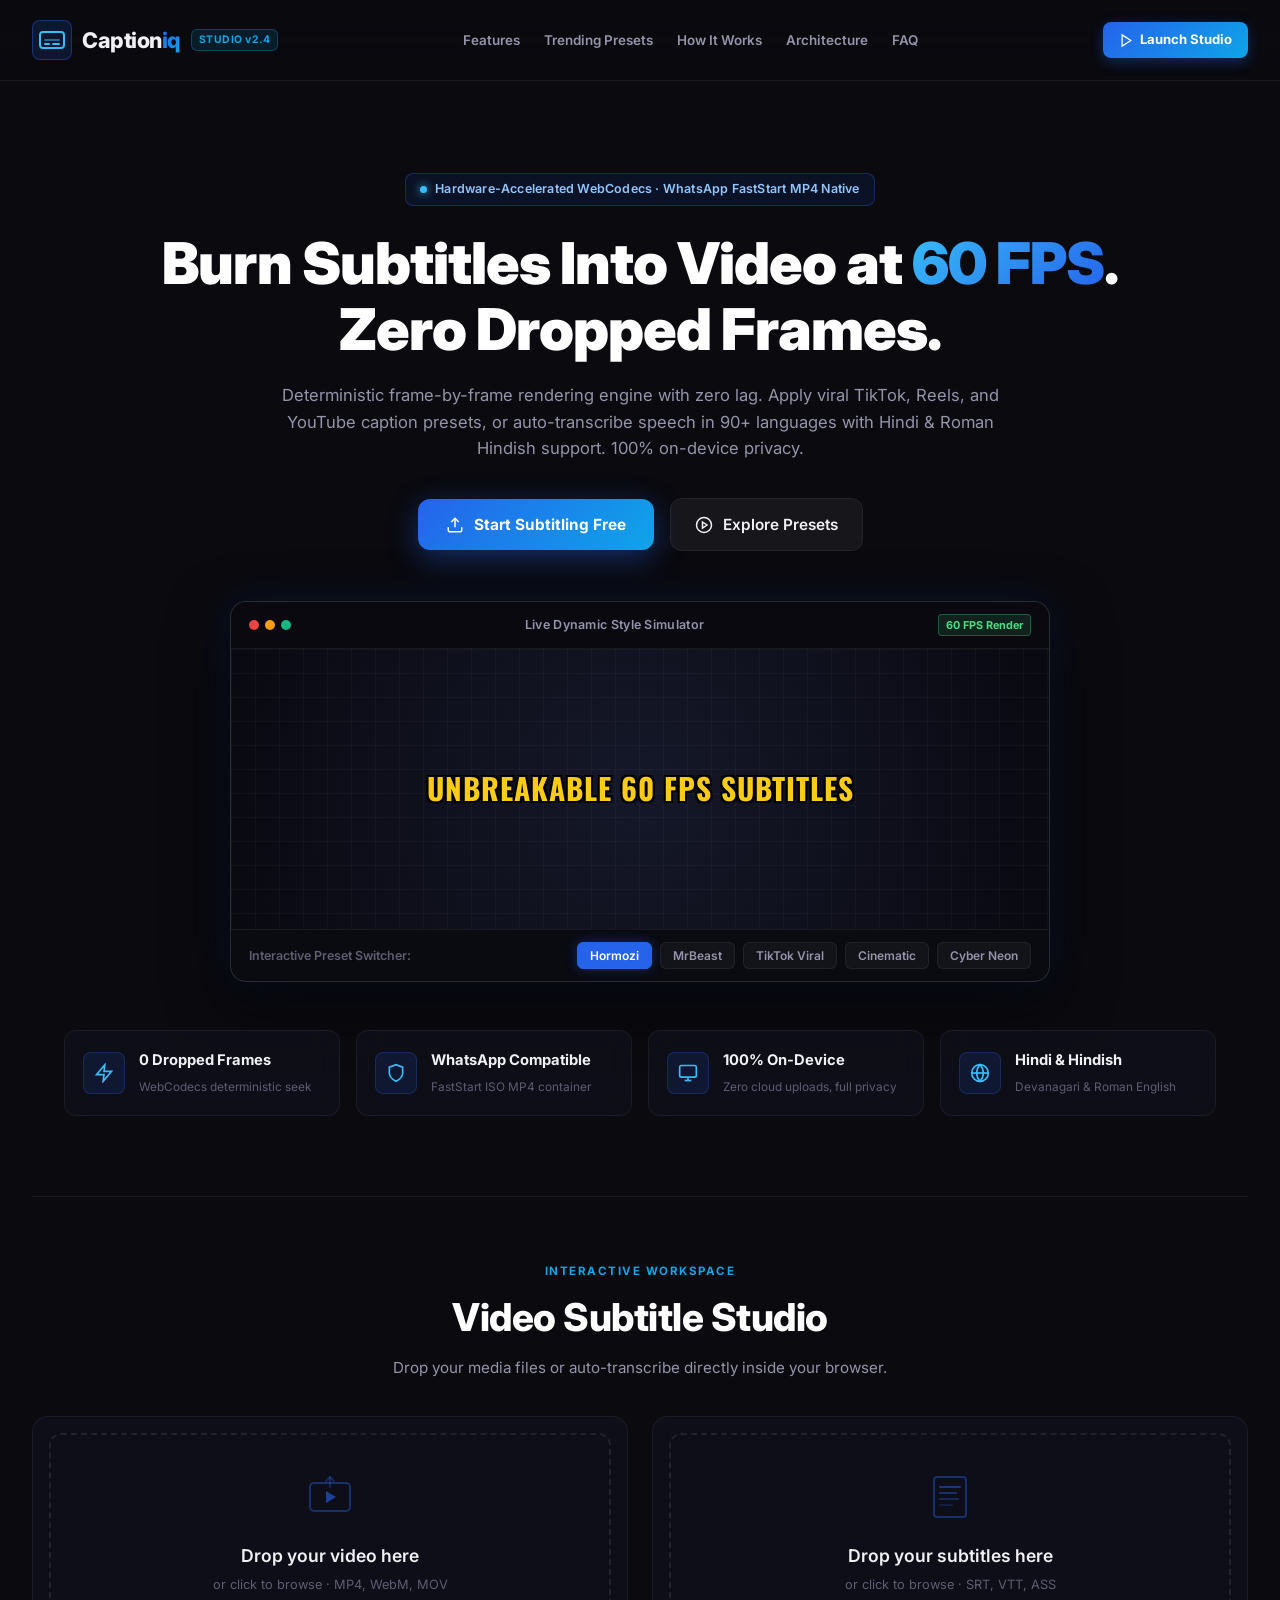
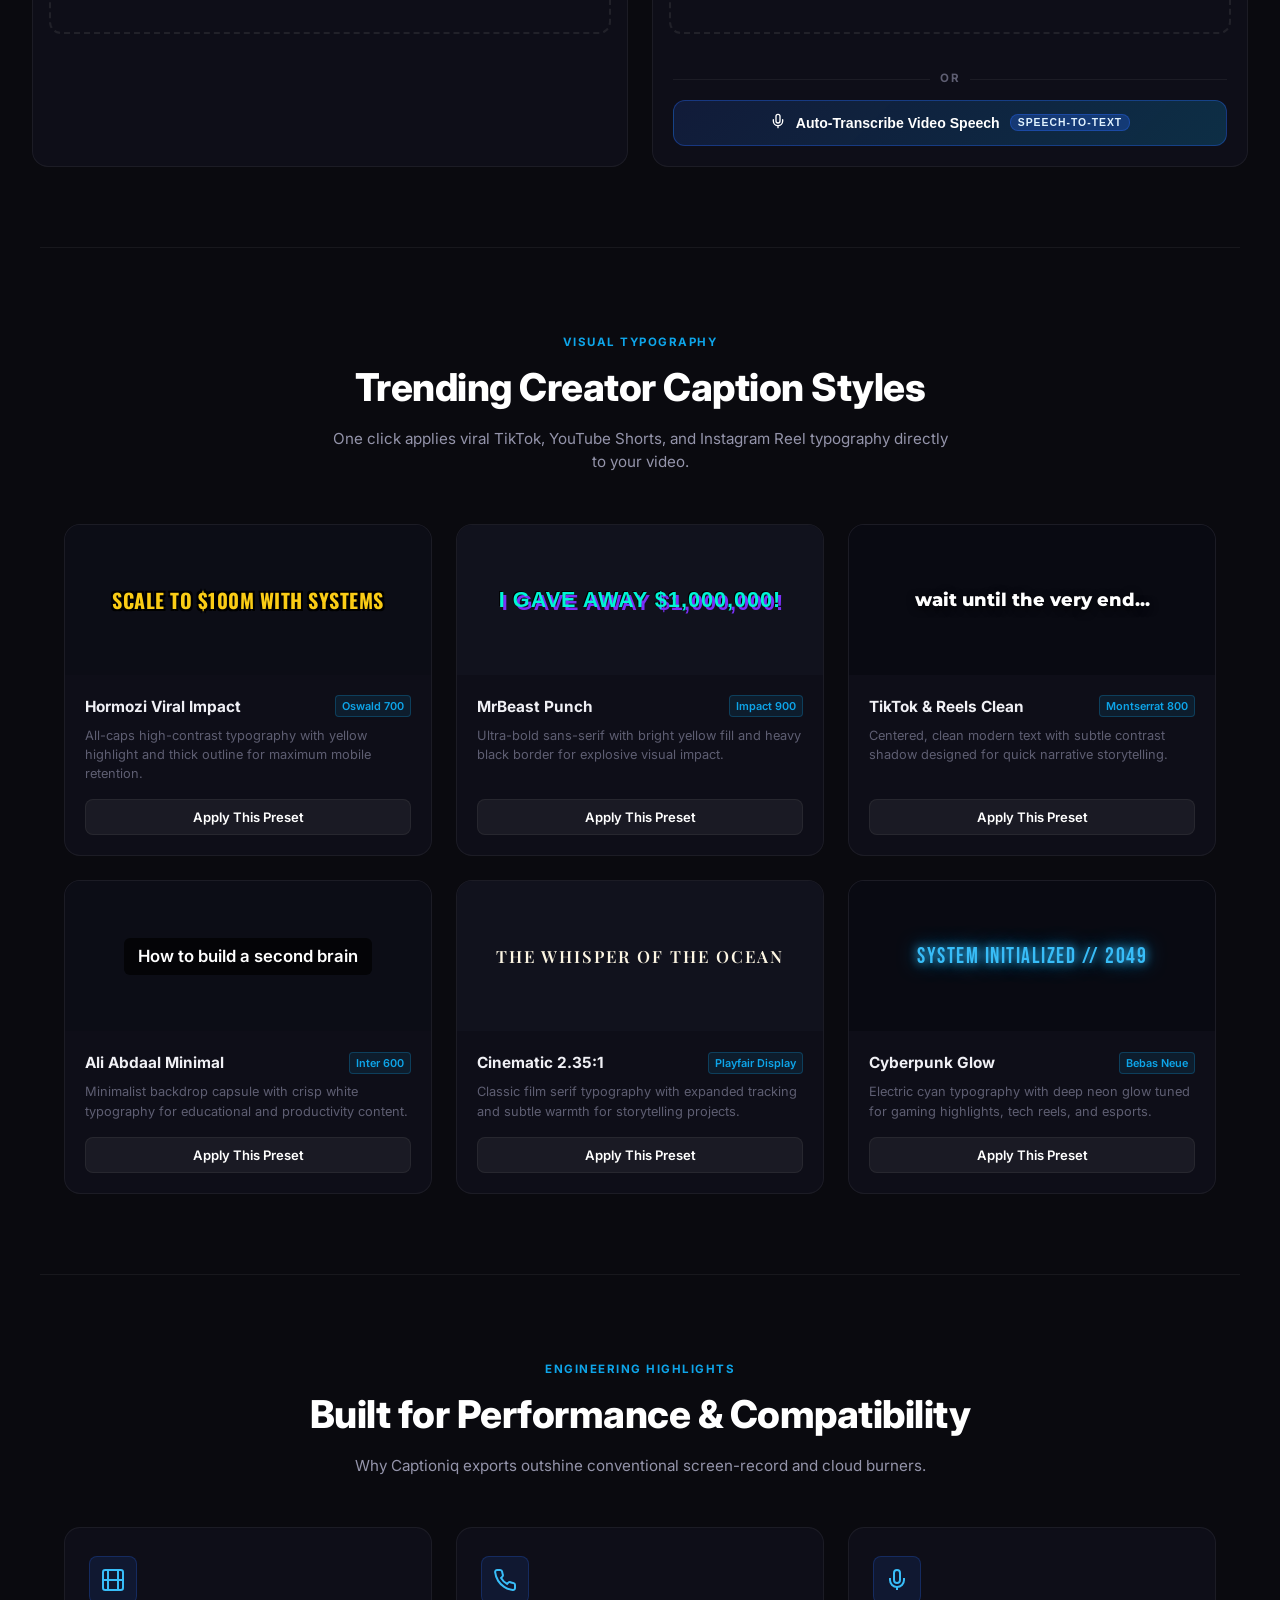
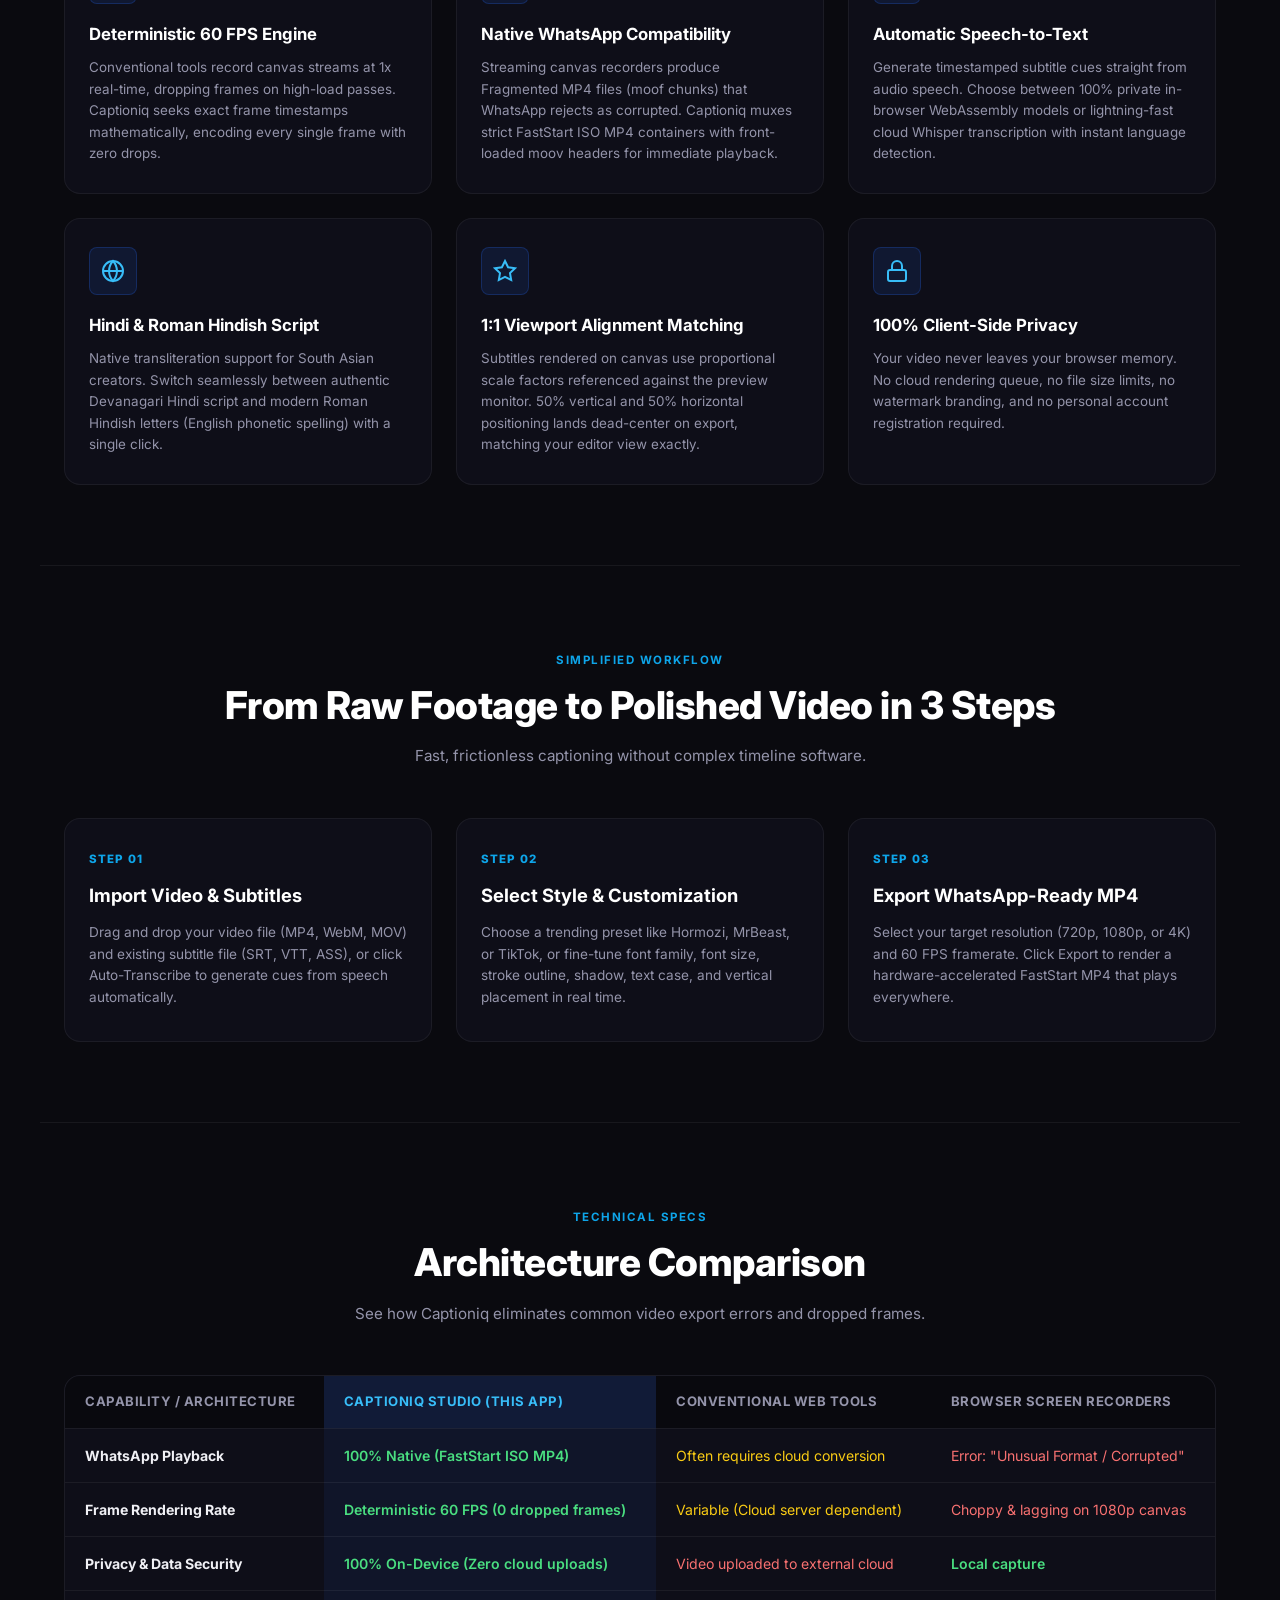
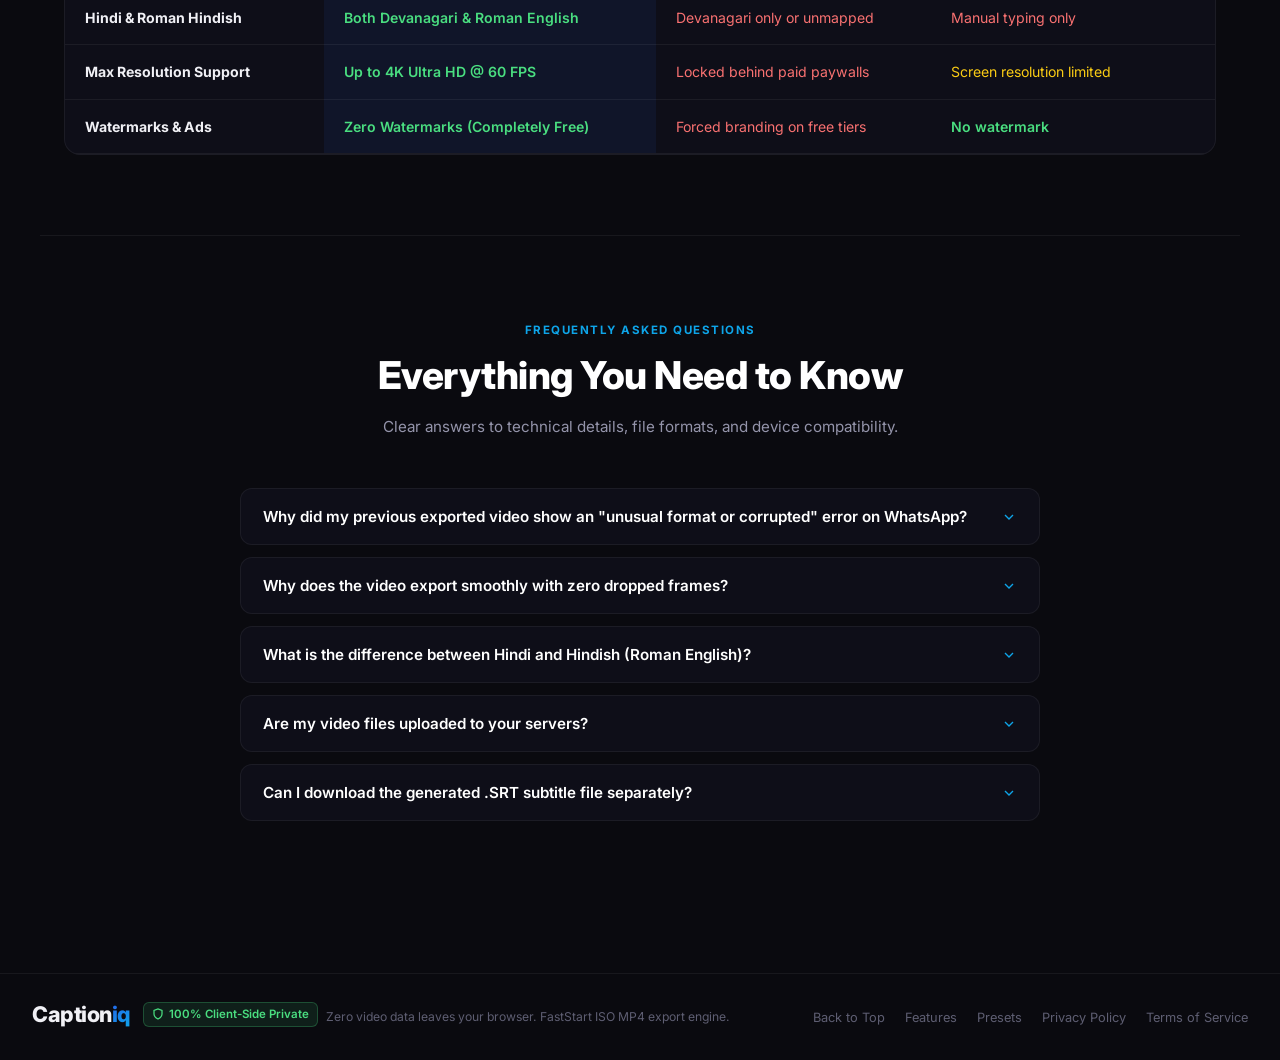
==== commit 65e2e733: "feat(ai): integrate permanent Groq Whisper Large V3 speech engine" ====
--- a/index.html
+++ b/index.html
@@ -10,12 +10,6 @@
     <link rel="preconnect" href="https://fonts.gstatic.com" crossorigin>
     <link href="https://fonts.googleapis.com/css2?family=Inter:wght@300;400;500;600;700;800;900&family=Roboto:wght@400;500;700&family=Montserrat:wght@400;600;700;800&family=Poppins:wght@400;500;600;700;800&family=Oswald:wght@400;500;600;700&family=Playfair+Display:wght@400;600;700&family=Bebas+Neue&family=Raleway:wght@400;500;600;700&family=Lato:wght@400;700&family=Open+Sans:wght@400;600;700&display=swap" rel="stylesheet">
     <link rel="stylesheet" href="style.css">
-    <script>
-        (function() {
-            var savedTheme = localStorage.getItem('captioniq_theme') || 'light';
-            document.documentElement.setAttribute('data-theme', savedTheme);
-        })();
-    </script>
 </head>
 <body>
     <!-- Studio Ambient Lighting (Hardware-efficient, zero lag) -->
@@ -51,25 +45,6 @@
         </nav>
 
         <div class="header-actions">
-            <button type="button" class="theme-toggle-btn" id="themeToggleBtn" aria-label="Toggle theme" title="Switch Theme">
-                <div class="theme-icon-track">
-                    <svg class="theme-svg sun-svg" width="16" height="16" viewBox="0 0 24 24" fill="none" stroke="currentColor" stroke-width="2" stroke-linecap="round" stroke-linejoin="round">
-                        <circle cx="12" cy="12" r="5"></circle>
-                        <line x1="12" y1="1" x2="12" y2="3"></line>
-                        <line x1="12" y1="21" x2="12" y2="23"></line>
-                        <line x1="4.22" y1="4.22" x2="5.64" y2="5.64"></line>
-                        <line x1="18.36" y1="18.36" x2="19.78" y2="19.78"></line>
-                        <line x1="1" y1="12" x2="3" y2="12"></line>
-                        <line x1="21" y1="12" x2="23" y2="12"></line>
-                        <line x1="4.22" y1="19.78" x2="5.64" y2="18.36"></line>
-                        <line x1="18.36" y1="5.64" x2="19.78" y2="4.22"></line>
-                    </svg>
-                    <svg class="theme-svg moon-svg" width="16" height="16" viewBox="0 0 24 24" fill="none" stroke="currentColor" stroke-width="2" stroke-linecap="round" stroke-linejoin="round">
-                        <path d="M21 12.79A9 9 0 1 1 11.21 3 7 7 0 0 0 21 12.79z"></path>
-                    </svg>
-                </div>
-                <span class="theme-toggle-label" id="themeToggleLabel">Dark Mode</span>
-            </button>
             <a href="#studioSection" class="btn-studio-nav" id="navLaunchStudioBtn">
                 <svg width="15" height="15" viewBox="0 0 24 24" fill="none" stroke="currentColor" stroke-width="2"><polygon points="5 3 19 12 5 21 5 3"/></svg>
                 <span>Launch Studio</span>
@@ -336,24 +311,6 @@
                             </button>
                         </div>
                         <div class="panel-header-actions">
-                            <button type="button" class="theme-toggle-btn mini" id="panelThemeToggleBtn" aria-label="Toggle theme" title="Switch Theme">
-                                <div class="theme-icon-track">
-                                    <svg class="theme-svg sun-svg" width="14" height="14" viewBox="0 0 24 24" fill="none" stroke="currentColor" stroke-width="2" stroke-linecap="round" stroke-linejoin="round">
-                                        <circle cx="12" cy="12" r="5"></circle>
-                                        <line x1="12" y1="1" x2="12" y2="3"></line>
-                                        <line x1="12" y1="21" x2="12" y2="23"></line>
-                                        <line x1="4.22" y1="4.22" x2="5.64" y2="5.64"></line>
-                                        <line x1="18.36" y1="18.36" x2="19.78" y2="19.78"></line>
-                                        <line x1="1" y1="12" x2="3" y2="12"></line>
-                                        <line x1="21" y1="12" x2="23" y2="12"></line>
-                                        <line x1="4.22" y1="19.78" x2="5.64" y2="18.36"></line>
-                                        <line x1="18.36" y1="5.64" x2="19.78" y2="4.22"></line>
-                                    </svg>
-                                    <svg class="theme-svg moon-svg" width="14" height="14" viewBox="0 0 24 24" fill="none" stroke="currentColor" stroke-width="2" stroke-linecap="round" stroke-linejoin="round">
-                                        <path d="M21 12.79A9 9 0 1 1 11.21 3 7 7 0 0 0 21 12.79z"></path>
-                                    </svg>
-                                </div>
-                            </button>
                             <button class="reset-btn" id="resetStylesBtn" title="Reset typography styles">
                                 <svg width="14" height="14" viewBox="0 0 16 16" fill="none"><path d="M2 2v5h5" stroke="currentColor" stroke-width="1.5" stroke-linecap="round" stroke-linejoin="round"/><path d="M2.5 7A6 6 0 1 1 3 11" stroke="currentColor" stroke-width="1.5" stroke-linecap="round"/></svg>
                                 <span>Reset</span>
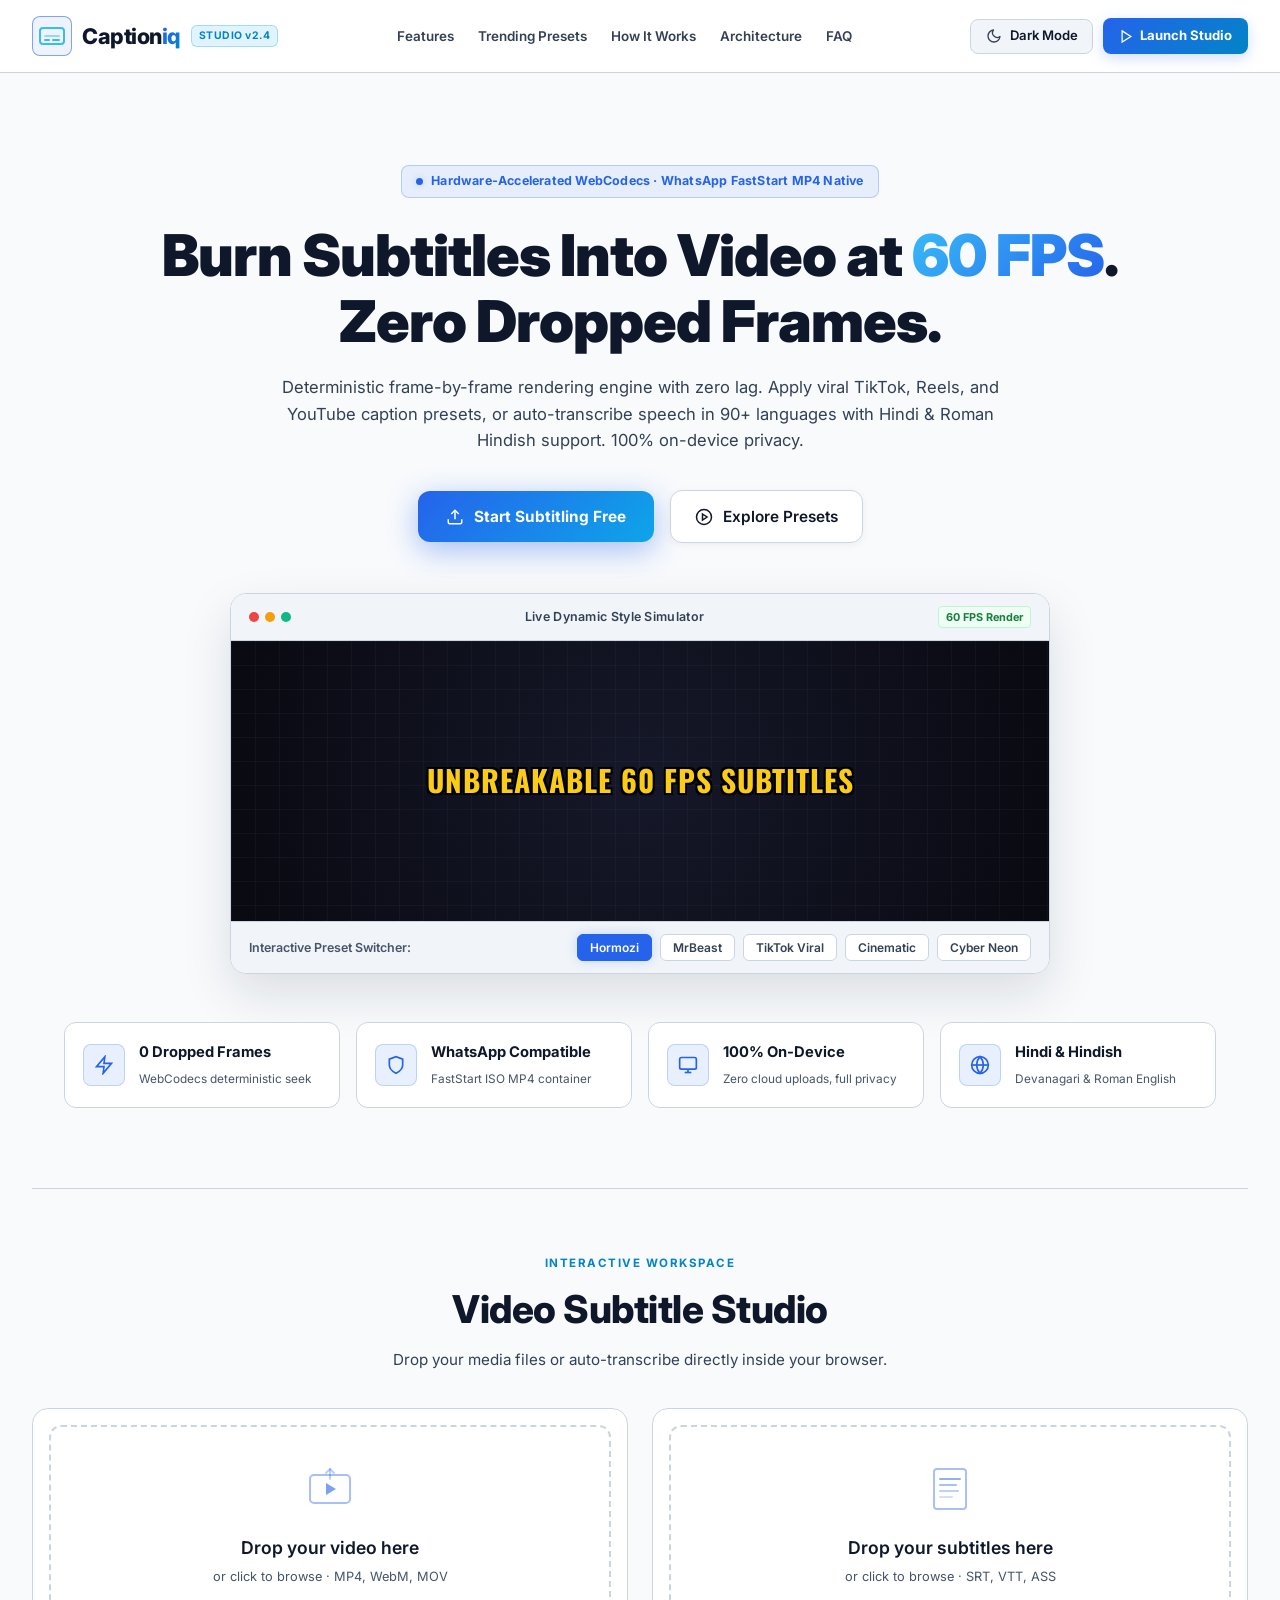
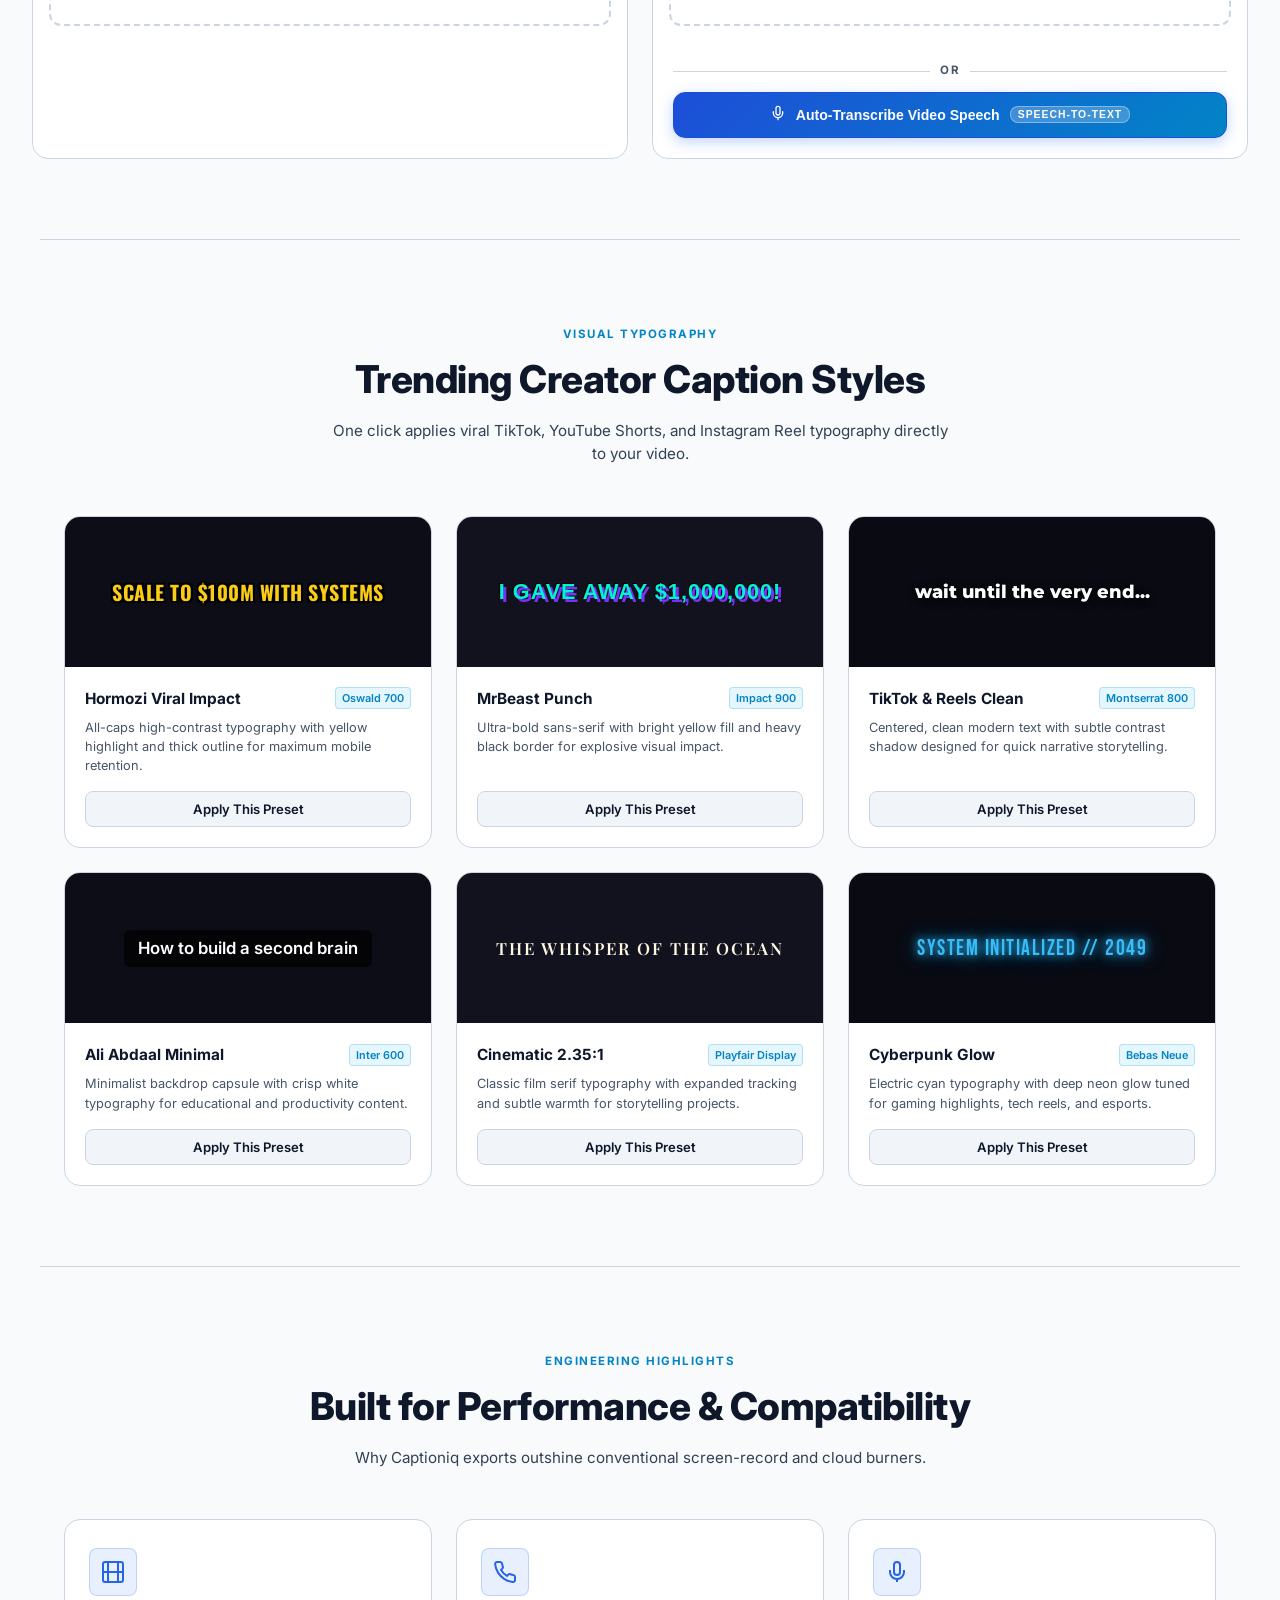
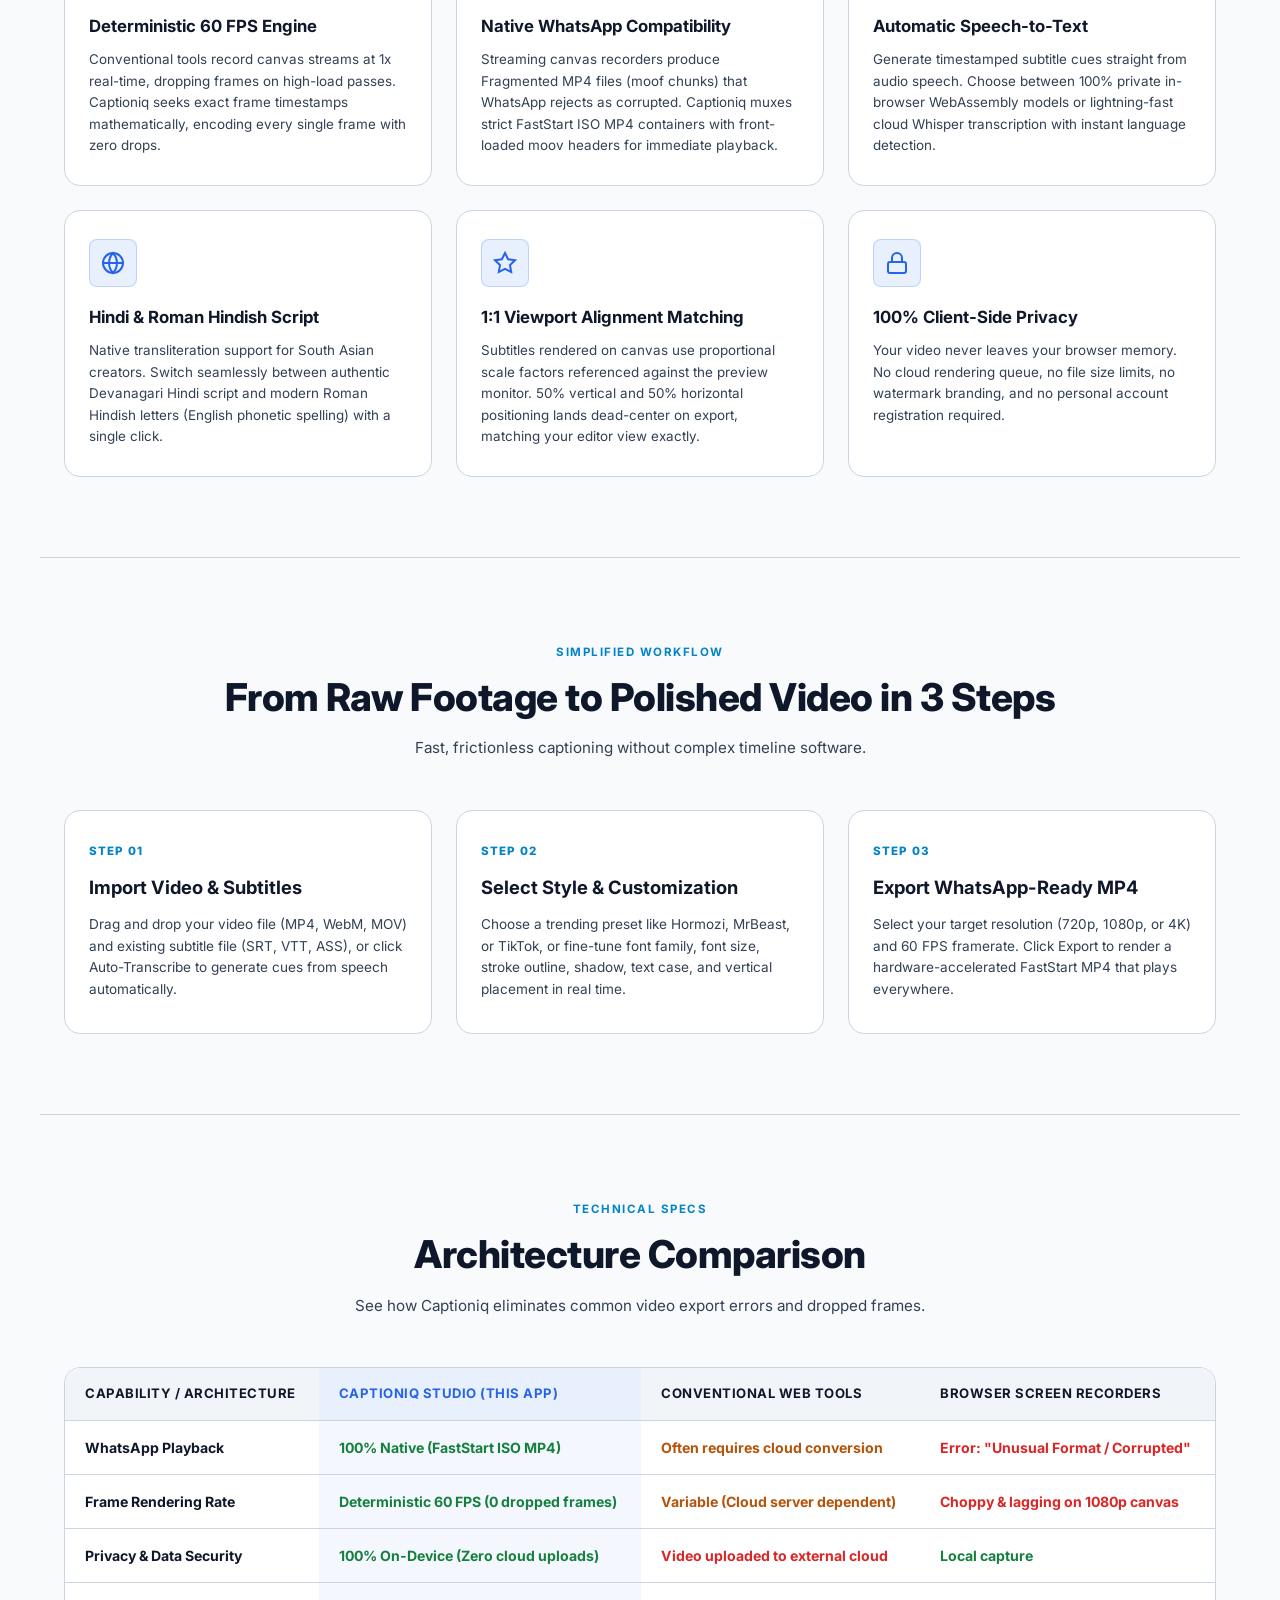
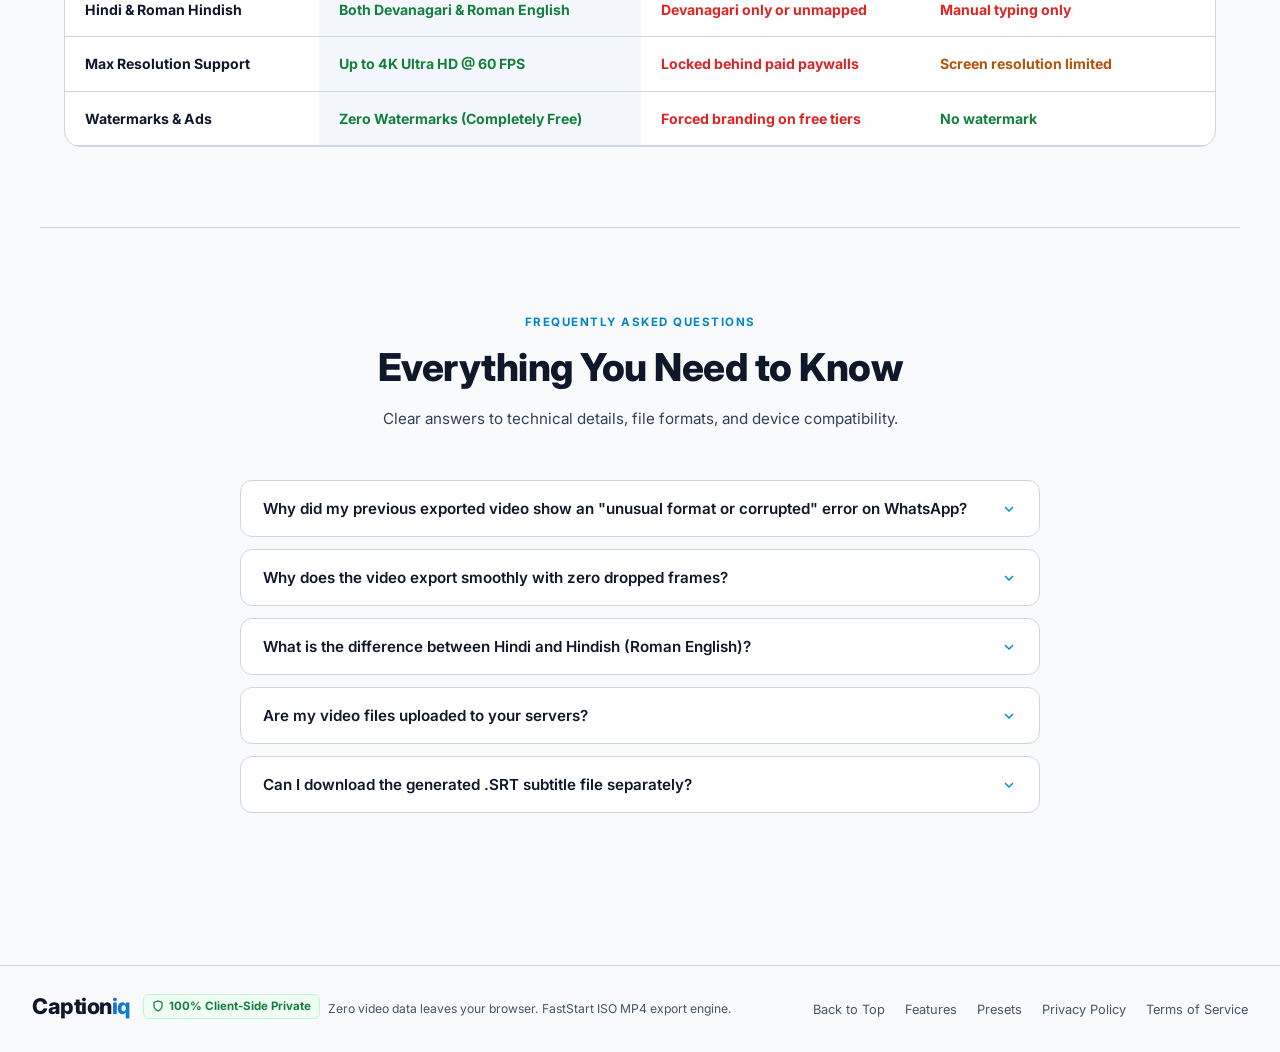
==== commit d957f54a: "feat(seo): add XML sitemap, robots.txt, and canonical meta tag" ====
--- a/index.html
+++ b/index.html
@@ -6,10 +6,18 @@
     <title>Captioniq - Studio Subtitle Editor &amp; 60 FPS Burner</title>
     <link rel="icon" type="image/svg+xml" href="data:image/svg+xml,%3Csvg xmlns='http://www.w3.org/2000/svg' viewBox='0 0 24 24' fill='none' stroke='%232563eb' stroke-width='2' stroke-linecap='round' stroke-linejoin='round'%3E%3Crect width='18' height='18' x='3' y='3' rx='2'/%3E%3Cpath d='M7 15h4M15 15h2M7 11h2M13 11h4'/%3E%3C/svg%3E">
     <meta name="description" content="Burn subtitles into video at 60 FPS with zero dropped frames. Trending TikTok, Reels and YouTube presets. WhatsApp-native FastStart MP4 exports. 100% on-device privacy.">
+    <link rel="canonical" href="https://captioniq.vercel.app/">
+    <meta name="robots" content="index, follow">
     <link rel="preconnect" href="https://fonts.googleapis.com">
     <link rel="preconnect" href="https://fonts.gstatic.com" crossorigin>
     <link href="https://fonts.googleapis.com/css2?family=Inter:wght@300;400;500;600;700;800;900&family=Roboto:wght@400;500;700&family=Montserrat:wght@400;600;700;800&family=Poppins:wght@400;500;600;700;800&family=Oswald:wght@400;500;600;700&family=Playfair+Display:wght@400;600;700&family=Bebas+Neue&family=Raleway:wght@400;500;600;700&family=Lato:wght@400;700&family=Open+Sans:wght@400;600;700&display=swap" rel="stylesheet">
     <link rel="stylesheet" href="style.css">
+    <script>
+        (function() {
+            var savedTheme = localStorage.getItem('captioniq_theme') || 'light';
+            document.documentElement.setAttribute('data-theme', savedTheme);
+        })();
+    </script>
 </head>
 <body>
     <!-- Studio Ambient Lighting (Hardware-efficient, zero lag) -->
@@ -45,6 +53,25 @@
         </nav>
 
         <div class="header-actions">
+            <button type="button" class="theme-toggle-btn" id="themeToggleBtn" aria-label="Toggle theme" title="Switch Theme">
+                <div class="theme-icon-track">
+                    <svg class="theme-svg sun-svg" width="16" height="16" viewBox="0 0 24 24" fill="none" stroke="currentColor" stroke-width="2" stroke-linecap="round" stroke-linejoin="round">
+                        <circle cx="12" cy="12" r="5"></circle>
+                        <line x1="12" y1="1" x2="12" y2="3"></line>
+                        <line x1="12" y1="21" x2="12" y2="23"></line>
+                        <line x1="4.22" y1="4.22" x2="5.64" y2="5.64"></line>
+                        <line x1="18.36" y1="18.36" x2="19.78" y2="19.78"></line>
+                        <line x1="1" y1="12" x2="3" y2="12"></line>
+                        <line x1="21" y1="12" x2="23" y2="12"></line>
+                        <line x1="4.22" y1="19.78" x2="5.64" y2="18.36"></line>
+                        <line x1="18.36" y1="5.64" x2="19.78" y2="4.22"></line>
+                    </svg>
+                    <svg class="theme-svg moon-svg" width="16" height="16" viewBox="0 0 24 24" fill="none" stroke="currentColor" stroke-width="2" stroke-linecap="round" stroke-linejoin="round">
+                        <path d="M21 12.79A9 9 0 1 1 11.21 3 7 7 0 0 0 21 12.79z"></path>
+                    </svg>
+                </div>
+                <span class="theme-toggle-label" id="themeToggleLabel">Dark Mode</span>
+            </button>
             <a href="#studioSection" class="btn-studio-nav" id="navLaunchStudioBtn">
                 <svg width="15" height="15" viewBox="0 0 24 24" fill="none" stroke="currentColor" stroke-width="2"><polygon points="5 3 19 12 5 21 5 3"/></svg>
                 <span>Launch Studio</span>
@@ -311,6 +338,24 @@
                             </button>
                         </div>
                         <div class="panel-header-actions">
+                            <button type="button" class="theme-toggle-btn mini" id="panelThemeToggleBtn" aria-label="Toggle theme" title="Switch Theme">
+                                <div class="theme-icon-track">
+                                    <svg class="theme-svg sun-svg" width="14" height="14" viewBox="0 0 24 24" fill="none" stroke="currentColor" stroke-width="2" stroke-linecap="round" stroke-linejoin="round">
+                                        <circle cx="12" cy="12" r="5"></circle>
+                                        <line x1="12" y1="1" x2="12" y2="3"></line>
+                                        <line x1="12" y1="21" x2="12" y2="23"></line>
+                                        <line x1="4.22" y1="4.22" x2="5.64" y2="5.64"></line>
+                                        <line x1="18.36" y1="18.36" x2="19.78" y2="19.78"></line>
+                                        <line x1="1" y1="12" x2="3" y2="12"></line>
+                                        <line x1="21" y1="12" x2="23" y2="12"></line>
+                                        <line x1="4.22" y1="19.78" x2="5.64" y2="18.36"></line>
+                                        <line x1="18.36" y1="5.64" x2="19.78" y2="4.22"></line>
+                                    </svg>
+                                    <svg class="theme-svg moon-svg" width="14" height="14" viewBox="0 0 24 24" fill="none" stroke="currentColor" stroke-width="2" stroke-linecap="round" stroke-linejoin="round">
+                                        <path d="M21 12.79A9 9 0 1 1 11.21 3 7 7 0 0 0 21 12.79z"></path>
+                                    </svg>
+                                </div>
+                            </button>
                             <button class="reset-btn" id="resetStylesBtn" title="Reset typography styles">
                                 <svg width="14" height="14" viewBox="0 0 16 16" fill="none"><path d="M2 2v5h5" stroke="currentColor" stroke-width="1.5" stroke-linecap="round" stroke-linejoin="round"/><path d="M2.5 7A6 6 0 1 1 3 11" stroke="currentColor" stroke-width="1.5" stroke-linecap="round"/></svg>
                                 <span>Reset</span>
--- a/style.css
+++ b/style.css
@@ -1,3 +1,13 @@
+/* ===================================================================
+   Captioniq - Subtitle Applier  ·  Global Styles
+   =================================================================== */
+
+*, *::before, *::after {
+    margin: 0;
+    padding: 0;
+    box-sizing: border-box;
+}
+
 :root, [data-theme="light"] {
     /* Primary Theme: White / Clean Studio Mode */
     --bg-primary:    #f8fafc;
@@ -12,18 +22,18 @@
 
     --text-primary:  #0f172a;
     --text-secondary:#334155;
-    --text-muted:    #64748b;
+    --text-muted:    #475569;
 
     --accent:        #2563eb;
     --accent-soft:   rgba(37, 99, 235, 0.08);
     --accent-glow:   rgba(37, 99, 235, 0.22);
     --accent-2:      #0284c7;
 
-    --border:        #e2e8f0;
+    --border:        #cbd5e1;
     --border-active: rgba(37, 99, 235, 0.55);
 
-    --success:       #16a34a;
-    --warning:       #d97706;
+    --success:       #15803d;
+    --warning:       #b45309;
     --danger:        #dc2626;
 
     --radius-sm: 8px;
@@ -53,17 +63,17 @@
     --bg-modal:      #10101a;
     --bg-backdrop:   rgba(5, 5, 10, 0.78);
 
-    --text-primary:  #f0f0f5;
-    --text-secondary:#9494aa;
-    --text-muted:    #5e5e72;
+    --text-primary:  #f8fafc;
+    --text-secondary:#cbd5e1;
+    --text-muted:    #94a3b8;
 
     --accent:        #2563eb;
     --accent-soft:   rgba(37, 99, 235, 0.15);
     --accent-glow:   rgba(37, 99, 235, 0.35);
     --accent-2:      #0ea5e9;
 
-    --border:        rgba(255, 255, 255, 0.06);
-    --border-active: rgba(37, 99, 235, 0.4);
+    --border:        rgba(255, 255, 255, 0.08);
+    --border-active: rgba(37, 99, 235, 0.5);
 
     --success:       #4ade80;
     --warning:       #facc15;
@@ -73,56 +83,6 @@
     --shadow-md: 0 8px 32px rgba(0,0,0,0.35);
     --shadow-lg: 0 16px 64px rgba(0,0,0,0.5);
     --shadow-glow: 0 0 40px var(--accent-glow);
-}
-
-/* ===================================================================
-   Captioniq - Subtitle Applier  ·  Global Styles
-   =================================================================== */
-
-*, *::before, *::after {
-    margin: 0;
-    padding: 0;
-    box-sizing: border-box;
-}
-
-:root {
-    /* Core palette */
-    --bg-primary:    #0a0a0f;
-    --bg-secondary:  #12121a;
-    --bg-card:       rgba(18, 18, 30, 0.65);
-    --bg-card-hover: rgba(24, 24, 42, 0.75);
-    --bg-input:      rgba(255, 255, 255, 0.04);
-    --bg-input-hover:rgba(255, 255, 255, 0.07);
-
-    --text-primary:  #f0f0f5;
-    --text-secondary:#9494aa;
-    --text-muted:    #5e5e72;
-
-    --accent:        #2563eb;
-    --accent-soft:   rgba(37, 99, 235, 0.15);
-    --accent-glow:   rgba(37, 99, 235, 0.35);
-    --accent-2:      #0ea5e9;
-
-    --border:        rgba(255, 255, 255, 0.06);
-    --border-active: rgba(37, 99, 235, 0.4);
-
-    --success:       #4ade80;
-    --warning:       #facc15;
-    --danger:        #f87171;
-
-    --radius-sm: 8px;
-    --radius-md: 12px;
-    --radius-lg: 16px;
-    --radius-xl: 20px;
-
-    --shadow-sm: 0 2px 8px rgba(0,0,0,0.25);
-    --shadow-md: 0 8px 32px rgba(0,0,0,0.35);
-    --shadow-lg: 0 16px 64px rgba(0,0,0,0.5);
-    --shadow-glow: 0 0 40px var(--accent-glow);
-
-    --transition-fast: 150ms ease;
-    --transition-med:  250ms ease;
-    --transition-slow: 400ms ease;
 }
 
 html {
@@ -153,8 +113,11 @@
     position: absolute;
     border-radius: 50%;
     filter: blur(120px);
+    opacity: 0.14;
+    animation: blobFloat 20s ease-in-out infinite alternate;
+}
+[data-theme="dark"] .blob {
     opacity: 0.25;
-    animation: blobFloat 20s ease-in-out infinite alternate;
 }
 .blob-1 {
     width: 500px; height: 500px;
@@ -185,15 +148,17 @@
 
 /* ===== Header ===== */
 .app-header {
-    position: relative;
-    z-index: 10;
+    position: sticky;
+    top: 0;
+    z-index: 100;
     display: flex;
     align-items: center;
     justify-content: space-between;
-    padding: 20px 32px;
+    padding: 16px 32px;
     border-bottom: 1px solid var(--border);
     backdrop-filter: blur(20px);
-    background: rgba(10, 10, 15, 0.6);
+    background: var(--bg-header);
+    transition: background-color var(--transition-med), border-color var(--transition-med);
 }
 
 .logo {
@@ -281,7 +246,7 @@
     content: '';
     position: absolute;
     inset: 16px;
-    border: 2px dashed rgba(255,255,255,0.08);
+    border: 2px dashed var(--border);
     border-radius: var(--radius-md);
     pointer-events: none;
     transition: border-color var(--transition-med);
@@ -570,9 +535,17 @@
     width: 6px;
     height: 6px;
     border-radius: 50%;
+    background: var(--accent);
+    box-shadow: 0 0 6px var(--accent-glow);
+    animation: tabDotPulse 1.6s infinite ease-in-out;
+}
+.editor-tab-btn.active .tab-badge-dot {
+    background: #ffffff;
+    box-shadow: 0 0 8px rgba(255, 255, 255, 0.8);
+}
+[data-theme="dark"] .tab-badge-dot {
     background: #38bdf8;
     box-shadow: 0 0 8px #38bdf8;
-    animation: tabDotPulse 1.6s infinite ease-in-out;
 }
 @keyframes tabDotPulse {
     0%, 100% { opacity: 1; transform: scale(1); }
@@ -663,10 +636,13 @@
     cursor: pointer;
     transition: border-color var(--transition-fast);
     appearance: none;
-    background-image: url("data:image/svg+xml,%3Csvg width='12' height='8' viewBox='0 0 12 8' fill='none' xmlns='http://www.w3.org/2000/svg'%3E%3Cpath d='M1 1.5L6 6.5L11 1.5' stroke='%239494aa' stroke-width='1.5' stroke-linecap='round' stroke-linejoin='round'/%3E%3C/svg%3E");
+    background-image: url("data:image/svg+xml,%3Csvg width='12' height='8' viewBox='0 0 12 8' fill='none' xmlns='http://www.w3.org/2000/svg'%3E%3Cpath d='M1 1.5L6 6.5L11 1.5' stroke='%23475569' stroke-width='1.5' stroke-linecap='round' stroke-linejoin='round'/%3E%3C/svg%3E");
     background-repeat: no-repeat;
     background-position: right 12px center;
     padding-right: 32px;
+}
+[data-theme="dark"] .control-select {
+    background-image: url("data:image/svg+xml,%3Csvg width='12' height='8' viewBox='0 0 12 8' fill='none' xmlns='http://www.w3.org/2000/svg'%3E%3Cpath d='M1 1.5L6 6.5L11 1.5' stroke='%239494aa' stroke-width='1.5' stroke-linecap='round' stroke-linejoin='round'/%3E%3C/svg%3E");
 }
 .control-select:hover,
 .control-select:focus {
@@ -674,8 +650,13 @@
     border-color: var(--accent);
 }
 .control-select option {
-    background: #1a1a2e;
-    color: var(--text-primary);
+    background: var(--bg-card);
+    color: var(--text-primary);
+}
+
+::placeholder {
+    color: var(--text-muted);
+    opacity: 0.85;
 }
 
 /* Range */
@@ -684,7 +665,7 @@
     -webkit-appearance: none;
     appearance: none;
     height: 5px;
-    background: var(--bg-input);
+    background: var(--border);
     border-radius: 3px;
     outline: none;
     cursor: pointer;
@@ -853,7 +834,10 @@
 }
 .trending-btn:hover {
     background: linear-gradient(135deg, rgba(250, 204, 21, 0.15), rgba(251, 146, 60, 0.15)) !important;
-    border-color: rgba(250, 204, 21, 0.4) !important;
+    border-color: rgba(250, 204, 21, 0.5) !important;
+    color: #92400e !important;
+}
+[data-theme="dark"] .trending-btn:hover {
     color: #facc15 !important;
 }
 .trending-btn:hover::after {
@@ -911,9 +895,9 @@
     padding: 6px 12px;
     font-size: 0.72rem;
     font-weight: 600;
-    color: #38bdf8;
-    background: rgba(56, 189, 248, 0.1);
-    border: 1px solid rgba(56, 189, 248, 0.25);
+    color: #0369a1;
+    background: rgba(2, 132, 199, 0.08);
+    border: 1px solid rgba(2, 132, 199, 0.28);
     border-radius: var(--radius-sm);
     cursor: pointer;
     transition: all var(--transition-fast);
@@ -923,18 +907,36 @@
 }
 
 .btn-compare-preview:hover {
+    background: rgba(2, 132, 199, 0.16);
+    border-color: rgba(2, 132, 199, 0.5);
+    color: #0284c7;
+}
+
+.btn-compare-preview:active,
+.btn-compare-preview.holding {
+    background: var(--accent);
+    color: #ffffff;
+    border-color: var(--accent);
+    box-shadow: 0 0 16px rgba(37, 99, 235, 0.5);
+    transform: scale(0.98);
+}
+
+[data-theme="dark"] .btn-compare-preview {
+    color: #38bdf8;
+    background: rgba(56, 189, 248, 0.1);
+    border-color: rgba(56, 189, 248, 0.25);
+}
+[data-theme="dark"] .btn-compare-preview:hover {
     background: rgba(56, 189, 248, 0.2);
     border-color: rgba(56, 189, 248, 0.45);
     color: #ffffff;
 }
-
-.btn-compare-preview:active,
-.btn-compare-preview.holding {
+[data-theme="dark"] .btn-compare-preview:active,
+[data-theme="dark"] .btn-compare-preview.holding {
     background: #38bdf8;
     color: #0b1120;
     border-color: #38bdf8;
     box-shadow: 0 0 16px rgba(56, 189, 248, 0.6);
-    transform: scale(0.98);
 }
 
 /* Filter Presets Grid */
@@ -974,6 +976,10 @@
 }
 
 .filter-preset-card.active .filter-card-name {
+    color: var(--accent);
+    font-weight: 700;
+}
+[data-theme="dark"] .filter-preset-card.active .filter-card-name {
     color: #38bdf8;
 }
 
@@ -1093,17 +1099,34 @@
 
 /* Compare filter chip under video player */
 .filter-chip {
+    border-color: rgba(2, 132, 199, 0.3) !important;
+    color: #0369a1 !important;
+    background: rgba(2, 132, 199, 0.08) !important;
+}
+
+.filter-chip:hover {
+    background: rgba(2, 132, 199, 0.16) !important;
+    border-color: #0284c7 !important;
+    color: #0284c7 !important;
+}
+
+.filter-chip.comparing {
+    background: #0284c7 !important;
+    color: #ffffff !important;
+    box-shadow: 0 0 12px rgba(2, 132, 199, 0.5) !important;
+}
+
+[data-theme="dark"] .filter-chip {
     border-color: rgba(56, 189, 248, 0.35) !important;
     color: #38bdf8 !important;
     background: rgba(56, 189, 248, 0.08) !important;
 }
-
-.filter-chip:hover {
+[data-theme="dark"] .filter-chip:hover {
     background: rgba(56, 189, 248, 0.18) !important;
     border-color: #38bdf8 !important;
-}
-
-.filter-chip.comparing {
+    color: #ffffff !important;
+}
+[data-theme="dark"] .filter-chip.comparing {
     background: #38bdf8 !important;
     color: #0b1120 !important;
     box-shadow: 0 0 12px rgba(56, 189, 248, 0.5) !important;
@@ -1142,12 +1165,17 @@
 .export-format-badge {
     font-size: 0.68rem;
     font-weight: 700;
-    color: #4ade80;
-    background: rgba(74, 222, 128, 0.12);
-    border: 1px solid rgba(74, 222, 128, 0.25);
+    color: #15803d;
+    background: #f0fdf4;
+    border: 1px solid #bbf7d0;
     padding: 2px 8px;
     border-radius: 8px;
     letter-spacing: 0.3px;
+}
+[data-theme="dark"] .export-format-badge {
+    color: #4ade80;
+    background: rgba(74, 222, 128, 0.12);
+    border-color: rgba(74, 222, 128, 0.25);
 }
 
 .export-settings-grid {
@@ -1252,20 +1280,20 @@
 .toast {
     padding: 12px 20px;
     border-radius: var(--radius-sm);
-    font-size: 0.82rem;
-    font-weight: 500;
-    color: #fff;
+    font-size: 0.84rem;
+    font-weight: 600;
+    color: #ffffff;
     backdrop-filter: blur(12px);
-    box-shadow: var(--shadow-md);
+    box-shadow: 0 10px 30px rgba(15, 23, 42, 0.25);
     animation: toastIn 0.35s ease both;
     display: flex;
     align-items: center;
-    gap: 8px;
-    max-width: 360px;
-}
-.toast.success { background: rgba(74, 222, 128, 0.18); border: 1px solid rgba(74, 222, 128, 0.3); }
-.toast.error   { background: rgba(248, 113, 113, 0.18); border: 1px solid rgba(248, 113, 113, 0.3); }
-.toast.info    { background: rgba(37, 99, 235, 0.18); border: 1px solid rgba(37, 99, 235, 0.3); }
+    gap: 10px;
+    max-width: 380px;
+}
+.toast.success { background: #15803d; border: 1px solid #16a34a; color: #ffffff; }
+.toast.error   { background: #b91c1c; border: 1px solid #dc2626; color: #ffffff; }
+.toast.info    { background: #1d4ed8; border: 1px solid #2563eb; color: #ffffff; }
 .toast.removing { animation: toastOut 0.3s ease both; }
 
 @keyframes toastIn {
@@ -1315,29 +1343,30 @@
     justify-content: center;
     gap: 10px;
     padding: 12px 18px;
-    background: linear-gradient(135deg, rgba(37, 99, 235, 0.16), rgba(14, 165, 233, 0.22));
-    border: 1px solid rgba(37, 99, 235, 0.4);
+    background: linear-gradient(135deg, #1d4ed8, #0284c7);
+    border: 1px solid #1d4ed8;
     border-radius: var(--radius-md);
-    color: #fff;
+    color: #ffffff;
     font-size: 0.88rem;
     font-weight: 600;
     cursor: pointer;
     transition: all var(--transition-med);
     position: relative;
     overflow: hidden;
+    box-shadow: 0 4px 14px rgba(37, 99, 235, 0.28);
 }
 .ai-auto-btn::before {
     content: '';
     position: absolute;
     inset: 0;
-    background: linear-gradient(90deg, transparent, rgba(255,255,255,0.1), transparent);
+    background: linear-gradient(90deg, transparent, rgba(255,255,255,0.2), transparent);
     transform: translateX(-100%);
     transition: transform 0.6s ease;
 }
 .ai-auto-btn:hover {
-    border-color: #38bdf8;
-    background: linear-gradient(135deg, rgba(37, 99, 235, 0.28), rgba(14, 165, 233, 0.35));
-    box-shadow: 0 0 24px rgba(37, 99, 235, 0.35);
+    border-color: #0284c7;
+    background: linear-gradient(135deg, #1e40af, #0369a1);
+    box-shadow: 0 6px 22px rgba(37, 99, 235, 0.42);
     transform: translateY(-1px);
 }
 .ai-auto-btn:hover::before {
@@ -1351,12 +1380,12 @@
     font-size: 0.65rem;
     text-transform: uppercase;
     letter-spacing: 1px;
-    background: rgba(37, 99, 235, 0.3);
-    color: #e0f2fe;
+    background: rgba(255, 255, 255, 0.22);
+    color: #ffffff;
     padding: 2px 7px;
     border-radius: 8px;
     font-weight: 700;
-    border: 1px solid rgba(37, 99, 235, 0.4);
+    border: 1px solid rgba(255, 255, 255, 0.35);
 }
 
 @keyframes sparkleSpin {
@@ -1366,22 +1395,45 @@
 
 /* ===== File Chips Extensions ===== */
 .chip.ai-chip {
+    background: rgba(37, 99, 235, 0.08);
+    border-color: rgba(37, 99, 235, 0.25);
+    color: #1d4ed8;
+    font-weight: 600;
+}
+.chip.ai-chip:hover {
+    background: rgba(37, 99, 235, 0.16);
+    border-color: #2563eb;
+    color: #1e40af;
+    box-shadow: 0 0 16px rgba(37, 99, 235, 0.2);
+}
+[data-theme="dark"] .chip.ai-chip {
     background: linear-gradient(135deg, rgba(37, 99, 235, 0.2), rgba(14, 165, 233, 0.25));
     border-color: rgba(37, 99, 235, 0.45);
     color: #e0e7ff;
 }
-.chip.ai-chip:hover {
+[data-theme="dark"] .chip.ai-chip:hover {
     background: linear-gradient(135deg, rgba(37, 99, 235, 0.35), rgba(14, 165, 233, 0.4));
     border-color: #38bdf8;
-    box-shadow: 0 0 16px rgba(37, 99, 235, 0.3);
+    color: #ffffff;
 }
 
 .chip.download-chip {
+    background: rgba(2, 132, 199, 0.08);
+    border-color: rgba(2, 132, 199, 0.25);
+    color: #0369a1;
+    font-weight: 600;
+}
+.chip.download-chip:hover {
+    background: rgba(2, 132, 199, 0.16);
+    border-color: #0284c7;
+    color: #0c4a6e;
+}
+[data-theme="dark"] .chip.download-chip {
     background: rgba(56, 189, 248, 0.12);
     border-color: rgba(56, 189, 248, 0.3);
     color: #7dd3fc;
 }
-.chip.download-chip:hover {
+[data-theme="dark"] .chip.download-chip:hover {
     background: rgba(56, 189, 248, 0.22);
     border-color: #38bdf8;
     color: #bae6fd;
@@ -1393,27 +1445,42 @@
     gap: 6px;
     padding: 6px 14px;
     font-size: 0.78rem;
-    font-weight: 600;
+    font-weight: 700;
+    color: #15803d;
+    background: #f0fdf4;
+    border: 1px solid #bbf7d0;
+    border-radius: 8px;
+    animation: fadeIn 0.3s ease both;
+}
+[data-theme="dark"] .detected-lang-chip {
     color: var(--success);
     background: rgba(74, 222, 128, 0.12);
-    border: 1px solid rgba(74, 222, 128, 0.3);
-    border-radius: 8px;
+    border-color: rgba(74, 222, 128, 0.3);
+}
+
+.chip.script-chip {
+    background: #fffbeb;
+    border: 1px solid #fde68a;
+    color: #b45309;
+    font-weight: 700;
     animation: fadeIn 0.3s ease both;
 }
-
-.chip.script-chip {
+.chip.script-chip:hover {
+    background: #fef3c7;
+    border-color: #f59e0b;
+    color: #92400e;
+    box-shadow: 0 0 16px rgba(250, 204, 21, 0.25);
+    transform: translateY(-1px);
+}
+[data-theme="dark"] .chip.script-chip {
     background: rgba(250, 204, 21, 0.14);
     border-color: rgba(250, 204, 21, 0.35);
     color: #fef08a;
-    font-weight: 600;
-    animation: fadeIn 0.3s ease both;
-}
-.chip.script-chip:hover {
+}
+[data-theme="dark"] .chip.script-chip:hover {
     background: rgba(250, 204, 21, 0.25);
     border-color: #facc15;
-    color: #fff;
-    box-shadow: 0 0 16px rgba(250, 204, 21, 0.3);
-    transform: translateY(-1px);
+    color: #ffffff;
 }
 .script-icon {
     font-size: 0.9rem;
@@ -1424,7 +1491,7 @@
     position: fixed;
     inset: 0;
     z-index: 1000;
-    background: rgba(5, 5, 10, 0.78);
+    background: var(--bg-backdrop);
     backdrop-filter: blur(16px);
     display: flex;
     align-items: center;
@@ -1433,12 +1500,12 @@
     animation: fadeIn 0.25s ease both;
 }
 .modal-card {
-    background: #10101a;
-    border: 1px solid rgba(37, 99, 235, 0.3);
+    background: var(--bg-modal);
+    border: 1px solid var(--border);
     border-radius: var(--radius-xl);
     width: 100%;
     max-width: 580px;
-    box-shadow: 0 24px 70px rgba(0, 0, 0, 0.65), 0 0 40px rgba(37, 99, 235, 0.15);
+    box-shadow: var(--shadow-lg), 0 0 35px var(--accent-glow);
     overflow: hidden;
     animation: modalScaleUp 0.3s cubic-bezier(0.16, 1, 0.3, 1) both;
     display: flex;
@@ -1536,10 +1603,17 @@
     border-color: rgba(250, 204, 21, 0.3);
 }
 .modal-video-chip.has-video {
+    background: #f0fdf4;
+    border-color: #bbf7d0;
+}
+.modal-video-chip.has-video .modal-video-info {
+    color: #15803d;
+}
+[data-theme="dark"] .modal-video-chip.has-video {
     background: rgba(34, 197, 94, 0.08);
     border-color: rgba(74, 222, 128, 0.35);
 }
-.modal-video-chip.has-video .modal-video-info {
+[data-theme="dark"] .modal-video-chip.has-video .modal-video-info {
     color: #4ade80;
 }
 .modal-video-chip.pulse-attention {
@@ -1568,15 +1642,25 @@
     font-size: 0.72rem;
     font-weight: 600;
     font-family: inherit;
+    color: #0369a1;
+    background: rgba(2, 132, 199, 0.08);
+    border: 1px solid rgba(2, 132, 199, 0.28);
+    border-radius: 6px;
+    cursor: pointer;
+    transition: all var(--transition-fast);
+    flex-shrink: 0;
+}
+.btn-change-modal-vid:hover {
+    background: rgba(2, 132, 199, 0.16);
+    color: #0284c7;
+    border-color: #0284c7;
+}
+[data-theme="dark"] .btn-change-modal-vid {
     color: #38bdf8;
     background: rgba(56, 189, 248, 0.12);
-    border: 1px solid rgba(56, 189, 248, 0.28);
-    border-radius: 6px;
-    cursor: pointer;
-    transition: all var(--transition-fast);
-    flex-shrink: 0;
-}
-.btn-change-modal-vid:hover {
+    border-color: rgba(56, 189, 248, 0.28);
+}
+[data-theme="dark"] .btn-change-modal-vid:hover {
     background: rgba(56, 189, 248, 0.25);
     color: #ffffff;
     border-color: #38bdf8;
@@ -1587,7 +1671,7 @@
     display: grid;
     grid-template-columns: 1fr 1fr;
     gap: 10px;
-    background: rgba(255, 255, 255, 0.03);
+    background: var(--bg-input);
     padding: 4px;
     border-radius: var(--radius-md);
     border: 1px solid var(--border);
@@ -1608,33 +1692,50 @@
 .engine-tab .tab-title {
     font-size: 0.85rem;
     font-weight: 600;
-    color: var(--text-secondary);
+    color: var(--text-primary);
 }
 .engine-tab .tab-tag {
     font-size: 0.68rem;
-    font-weight: 500;
+    font-weight: 600;
     margin-top: 4px;
     padding: 1px 6px;
     border-radius: 4px;
 }
 .tab-tag.free {
+    color: #15803d;
+    background: rgba(22, 163, 74, 0.1);
+    border: 1px solid rgba(22, 163, 74, 0.2);
+}
+.tab-tag.fast {
+    color: #0369a1;
+    background: rgba(2, 132, 199, 0.1);
+    border: 1px solid rgba(2, 132, 199, 0.2);
+}
+[data-theme="dark"] .tab-tag.free {
     color: var(--success);
     background: rgba(74, 222, 128, 0.1);
-}
-.tab-tag.fast {
+    border: none;
+}
+[data-theme="dark"] .tab-tag.fast {
     color: #60a5fa;
     background: rgba(96, 165, 250, 0.1);
+    border: none;
 }
 .engine-tab:hover {
-    background: rgba(255,255,255,0.04);
+    background: var(--bg-card-hover);
 }
 .engine-tab.active {
-    background: rgba(37, 99, 235, 0.18);
-    border-color: rgba(37, 99, 235, 0.4);
-    box-shadow: 0 0 16px rgba(37, 99, 235, 0.2);
+    background: linear-gradient(135deg, #1d4ed8, #0284c7);
+    border-color: #1d4ed8;
+    box-shadow: 0 4px 16px rgba(37, 99, 235, 0.28);
 }
 .engine-tab.active .tab-title {
-    color: #fff;
+    color: #ffffff;
+}
+.engine-tab.active .tab-tag {
+    background: rgba(255, 255, 255, 0.22);
+    color: #ffffff;
+    border: 1px solid rgba(255, 255, 255, 0.35);
 }
 
 /* Info Banner */
@@ -1647,8 +1748,33 @@
     border: 1px solid rgba(37, 99, 235, 0.2);
     border-radius: var(--radius-md);
     font-size: 0.8rem;
+    color: var(--text-secondary);
+    line-height: 1.45;
+}
+.info-banner svg {
+    flex-shrink: 0;
+    margin-top: 2px;
+    color: var(--accent);
+}
+[data-theme="dark"] .info-banner {
     color: #bae6fd;
-    line-height: 1.45;
+}
+.info-banner.groq-banner {
+    background: rgba(16, 185, 129, 0.08);
+    border-color: rgba(16, 185, 129, 0.25);
+}
+.groq-connected-icon {
+    color: #15803d;
+}
+.groq-connected-title {
+    color: #15803d;
+    font-weight: 700;
+}
+[data-theme="dark"] .groq-connected-icon {
+    color: #10b981;
+}
+[data-theme="dark"] .groq-connected-title {
+    color: #34d399;
 }
 .info-banner svg {
     flex-shrink: 0;
@@ -1726,9 +1852,9 @@
     border-color: rgba(37, 99, 235, 0.4);
 }
 .script-card.active {
-    background: linear-gradient(135deg, rgba(37, 99, 235, 0.22), rgba(14, 165, 233, 0.28));
-    border-color: #38bdf8;
-    box-shadow: 0 0 18px rgba(37, 99, 235, 0.28);
+    background: linear-gradient(135deg, #1d4ed8, #0284c7);
+    border-color: #1d4ed8;
+    box-shadow: 0 4px 18px rgba(37, 99, 235, 0.28);
 }
 .script-card-header {
     display: flex;
@@ -1741,7 +1867,10 @@
 .script-card-title {
     font-size: 0.86rem;
     font-weight: 700;
-    color: #fff;
+    color: var(--text-primary);
+}
+.script-card.active .script-card-title {
+    color: #ffffff;
 }
 .script-desc {
     font-size: 0.72rem;
@@ -1749,14 +1878,14 @@
     line-height: 1.35;
 }
 .script-card.active .script-desc {
-    color: #e0f2fe;
+    color: #f0f9ff;
 }
 
 /* AI Progress */
 .ai-progress-section {
     padding: 16px;
-    background: rgba(0, 0, 0, 0.35);
-    border: 1px solid rgba(37, 99, 235, 0.25);
+    background: var(--bg-input);
+    border: 1px solid var(--border);
     border-radius: var(--radius-md);
     display: flex;
     flex-direction: column;
@@ -1770,7 +1899,8 @@
     font-weight: 500;
 }
 .ai-status-text {
-    color: #e0f2fe;
+    color: var(--text-primary);
+    font-weight: 600;
 }
 .ai-progress-pct {
     color: var(--accent);
@@ -1810,10 +1940,17 @@
     transition: background var(--transition-fast);
 }
 .ai-step-item.active {
+    color: var(--accent);
+    font-weight: 600;
+}
+.ai-step-item.active .step-dot {
+    background: var(--accent);
+    box-shadow: 0 0 8px var(--accent-glow);
+}
+[data-theme="dark"] .ai-step-item.active {
     color: #38bdf8;
-    font-weight: 600;
-}
-.ai-step-item.active .step-dot {
+}
+[data-theme="dark"] .ai-step-item.active .step-dot {
     background: #38bdf8;
     box-shadow: 0 0 8px #38bdf8;
 }
@@ -1827,10 +1964,14 @@
 /* Result Banner */
 .ai-result-banner {
     padding: 14px 16px;
-    background: rgba(74, 222, 128, 0.1);
-    border: 1px solid rgba(74, 222, 128, 0.3);
+    background: #f0fdf4;
+    border: 1px solid #bbf7d0;
     border-radius: var(--radius-md);
     animation: fadeIn 0.3s ease both;
+}
+[data-theme="dark"] .ai-result-banner {
+    background: rgba(74, 222, 128, 0.1);
+    border-color: rgba(74, 222, 128, 0.3);
 }
 .result-badge {
     display: flex;
@@ -1850,6 +1991,9 @@
 }
 .result-details span {
     font-size: 0.75rem;
+    color: #166534;
+}
+[data-theme="dark"] .result-details span {
     color: #a7f3d0;
 }
 
@@ -1860,11 +2004,14 @@
     justify-content: space-between;
     margin-top: 12px;
     padding-top: 10px;
-    border-top: 1px solid rgba(74, 222, 128, 0.2);
+    border-top: 1px solid rgba(22, 163, 74, 0.2);
 }
 .switch-title {
     font-size: 0.75rem;
     font-weight: 600;
+    color: #166534;
+}
+[data-theme="dark"] .switch-title {
     color: #a7f3d0;
 }
 .switch-btn-group {
@@ -1876,22 +2023,36 @@
     font-size: 0.75rem;
     font-weight: 600;
     border-radius: var(--radius-sm);
-    border: 1px solid rgba(74, 222, 128, 0.3);
-    background: rgba(0, 0, 0, 0.35);
-    color: #e5e7eb;
+    border: 1px solid var(--border);
+    background: var(--bg-card);
+    color: var(--text-primary);
     cursor: pointer;
     font-family: inherit;
     transition: all var(--transition-fast);
 }
 .mini-choice-btn:hover {
-    background: rgba(74, 222, 128, 0.15);
-    color: #fff;
+    background: var(--bg-card-hover);
+    color: var(--text-primary);
 }
 .mini-choice-btn.active {
     background: var(--success);
     border-color: var(--success);
+    color: #ffffff;
+    font-weight: 700;
+}
+[data-theme="dark"] .mini-choice-btn {
+    border-color: rgba(74, 222, 128, 0.3);
+    background: rgba(0, 0, 0, 0.35);
+    color: #e5e7eb;
+}
+[data-theme="dark"] .mini-choice-btn:hover {
+    background: rgba(74, 222, 128, 0.15);
+    color: #fff;
+}
+[data-theme="dark"] .mini-choice-btn.active {
+    background: var(--success);
+    border-color: var(--success);
     color: #064e3b;
-    font-weight: 700;
 }
 
 /* Modal Footer */
@@ -1996,12 +2157,17 @@
     align-items: center;
     gap: 5px;
     padding: 3px 8px;
+    background: #f0fdf4;
+    color: #15803d;
+    border: 1px solid #bbf7d0;
+    border-radius: 6px;
+    font-size: 0.72rem;
+    font-weight: 700;
+}
+[data-theme="dark"] .footer-badge-clean {
     background: rgba(74, 222, 128, 0.1);
     color: #4ade80;
-    border: 1px solid rgba(74, 222, 128, 0.25);
-    border-radius: 6px;
-    font-size: 0.72rem;
-    font-weight: 600;
+    border-color: rgba(74, 222, 128, 0.25);
 }
 .footer-links {
     display: flex;
@@ -2071,59 +2237,68 @@
     transition: color var(--transition-fast);
 }
 .nav-link:hover {
-    color: #fff;
+    color: var(--accent);
 }
 
 .header-actions {
     display: flex;
     align-items: center;
-    gap: 12px;
-}
-
-
-/* Theme Toggle Button */
+    gap: 10px;
+}
+
+/* ===== Theme Toggle Buttons ===== */
 .theme-toggle-btn {
     display: inline-flex;
     align-items: center;
     gap: 8px;
-    padding: 7px 14px;
-    background: var(--bg-card);
+    padding: 8px 14px;
+    background: var(--bg-input);
     border: 1px solid var(--border);
     border-radius: var(--radius-sm);
     color: var(--text-primary);
     cursor: pointer;
-    font-size: 0.8rem;
+    font-family: inherit;
+    font-size: 0.82rem;
     font-weight: 600;
-    font-family: inherit;
     transition: all var(--transition-fast);
+    user-select: none;
+    line-height: 1;
 }
 .theme-toggle-btn:hover {
+    background: var(--bg-input-hover);
     border-color: var(--border-active);
-    background: var(--bg-card-hover);
+    color: var(--accent);
+    transform: translateY(-1px);
 }
 .theme-toggle-btn.mini {
     padding: 6px 8px;
-    border-radius: 6px;
+    gap: 0;
 }
 .theme-icon-track {
+    display: flex;
+    align-items: center;
+    justify-content: center;
     position: relative;
-    width: 16px;
-    height: 16px;
-    display: flex;
-    align-items: center;
-    justify-content: center;
+    width: 17px;
+    height: 17px;
+    flex-shrink: 0;
 }
 .theme-svg {
     position: absolute;
     inset: 0;
-    transition: opacity var(--transition-med), transform var(--transition-med);
-}
-/* Light Mode: Moon icon visible, Sun icon hidden */
-.sun-svg {
+    margin: auto;
+    transition: transform 0.25s cubic-bezier(0.16, 1, 0.3, 1), opacity 0.2s ease;
+}
+
+/* Light Mode: Sun icon hidden, Moon icon visible */
+:root .sun-svg,
+[data-theme="light"] .sun-svg {
     opacity: 0;
     transform: rotate(-90deg) scale(0.4);
-}
-.moon-svg {
+    color: var(--accent);
+}
+:root .moon-svg,
+[data-theme="light"] .moon-svg {
     opacity: 1;
     transform: rotate(0deg) scale(1);
     color: var(--text-secondary);
@@ -2177,18 +2352,27 @@
     align-items: center;
     gap: 8px;
     padding: 6px 14px;
-    background: rgba(37, 99, 235, 0.1);
-    border: 1px solid rgba(37, 99, 235, 0.3);
+    background: rgba(37, 99, 235, 0.08);
+    border: 1px solid rgba(37, 99, 235, 0.25);
     border-radius: 8px;
     font-size: 0.78rem;
-    font-weight: 600;
-    color: #93c5fd;
+    font-weight: 700;
+    color: var(--accent);
     letter-spacing: 0.2px;
 }
 .badge-dot {
     width: 7px;
     height: 7px;
     border-radius: 50%;
+    background: var(--accent);
+    box-shadow: 0 0 8px var(--accent-glow);
+}
+[data-theme="dark"] .hero-badge {
+    background: rgba(37, 99, 235, 0.1);
+    border-color: rgba(37, 99, 235, 0.3);
+    color: #93c5fd;
+}
+[data-theme="dark"] .badge-dot {
     background: #38bdf8;
     box-shadow: 0 0 8px #38bdf8;
 }
@@ -2199,7 +2383,7 @@
     line-height: 1.15;
     letter-spacing: -1px;
     margin-bottom: 20px;
-    color: #fff;
+    color: var(--text-primary);
 }
 .gradient-text {
     background: linear-gradient(135deg, #38bdf8 0%, #2563eb 100%);
@@ -2248,18 +2432,20 @@
     align-items: center;
     gap: 10px;
     padding: 14px 24px;
-    background: rgba(255, 255, 255, 0.05);
+    background: var(--bg-card);
     border: 1px solid var(--border);
     color: var(--text-primary);
     text-decoration: none;
     font-size: 0.96rem;
     font-weight: 600;
     border-radius: var(--radius-md);
+    box-shadow: var(--shadow-sm);
     transition: all var(--transition-fast);
 }
 .btn-secondary-hero:hover {
-    background: rgba(255, 255, 255, 0.09);
-    border-color: rgba(255, 255, 255, 0.2);
+    background: var(--bg-input-hover);
+    border-color: var(--border-active);
+    color: var(--text-primary);
 }
 
 /* Hero Live Mockup Simulator */
@@ -2270,9 +2456,9 @@
 
 .hero-mockup-card {
     background: var(--bg-card);
-    border: 1px solid rgba(255, 255, 255, 0.12);
+    border: 1px solid var(--border);
     border-radius: var(--radius-lg);
-    box-shadow: 0 20px 60px rgba(0, 0, 0, 0.6), 0 0 40px rgba(37, 99, 235, 0.15);
+    box-shadow: var(--shadow-lg);
     overflow: hidden;
     backdrop-filter: blur(20px);
 }
@@ -2282,7 +2468,7 @@
     align-items: center;
     justify-content: space-between;
     padding: 12px 18px;
-    background: rgba(0, 0, 0, 0.35);
+    background: var(--bg-input);
     border-bottom: 1px solid var(--border);
 }
 .mockup-window-controls {
@@ -2308,10 +2494,15 @@
     font-size: 0.68rem;
     font-weight: 700;
     padding: 2px 7px;
+    background: #f0fdf4;
+    border: 1px solid #bbf7d0;
+    color: #15803d;
+    border-radius: 4px;
+}
+[data-theme="dark"] .mockup-badge {
     background: rgba(74, 222, 128, 0.12);
-    border: 1px solid rgba(74, 222, 128, 0.3);
+    border-color: rgba(74, 222, 128, 0.3);
     color: #4ade80;
-    border-radius: 4px;
 }
 
 .mockup-display {
@@ -2365,7 +2556,7 @@
     align-items: center;
     justify-content: space-between;
     padding: 12px 18px;
-    background: rgba(0, 0, 0, 0.25);
+    background: var(--bg-input);
     border-top: 1px solid var(--border);
     flex-wrap: wrap;
     gap: 12px;
@@ -2388,7 +2579,7 @@
     font-size: 0.75rem;
     font-weight: 600;
     color: var(--text-secondary);
-    background: rgba(255, 255, 255, 0.04);
+    background: var(--bg-card);
     border: 1px solid var(--border);
     border-radius: 6px;
     cursor: pointer;
@@ -2396,8 +2587,8 @@
     font-family: inherit;
 }
 .mockup-pill:hover {
-    color: #fff;
-    border-color: rgba(255, 255, 255, 0.2);
+    color: var(--text-primary);
+    border-color: var(--border-active);
 }
 .mockup-pill.active {
     background: var(--accent);
@@ -2434,13 +2625,18 @@
     width: 42px;
     height: 42px;
     border-radius: var(--radius-sm);
-    background: rgba(37, 99, 235, 0.12);
-    border: 1px solid rgba(37, 99, 235, 0.25);
-    color: #38bdf8;
+    background: rgba(37, 99, 235, 0.1);
+    border: 1px solid rgba(37, 99, 235, 0.22);
+    color: var(--accent);
     display: flex;
     align-items: center;
     justify-content: center;
     flex-shrink: 0;
+}
+[data-theme="dark"] .spec-icon-box {
+    background: rgba(37, 99, 235, 0.12);
+    border-color: rgba(37, 99, 235, 0.25);
+    color: #38bdf8;
 }
 
 .spec-info strong {
@@ -2481,7 +2677,7 @@
     font-size: clamp(1.8rem, 3vw, 2.4rem);
     font-weight: 800;
     letter-spacing: -0.5px;
-    color: #fff;
+    color: var(--text-primary);
     margin-bottom: 10px;
 }
 
@@ -2636,8 +2832,8 @@
     font-size: 0.82rem;
     font-weight: 600;
     font-family: inherit;
-    color: #fff;
-    background: rgba(255, 255, 255, 0.05);
+    color: var(--text-primary);
+    background: var(--bg-input);
     border: 1px solid var(--border);
     border-radius: var(--radius-sm);
     cursor: pointer;
@@ -2671,19 +2867,24 @@
     width: 48px;
     height: 48px;
     border-radius: var(--radius-sm);
-    background: rgba(37, 99, 235, 0.12);
-    border: 1px solid rgba(37, 99, 235, 0.25);
-    color: #38bdf8;
+    background: rgba(37, 99, 235, 0.1);
+    border: 1px solid rgba(37, 99, 235, 0.22);
+    color: var(--accent);
     display: flex;
     align-items: center;
     justify-content: center;
     margin-bottom: 18px;
+}
+[data-theme="dark"] .feature-icon {
+    background: rgba(37, 99, 235, 0.12);
+    border-color: rgba(37, 99, 235, 0.25);
+    color: #38bdf8;
 }
 
 .feature-item h3 {
     font-size: 1.05rem;
     font-weight: 700;
-    color: #fff;
+    color: var(--text-primary);
     margin-bottom: 10px;
 }
 .feature-item p {
@@ -2717,7 +2918,7 @@
 .step-card h3 {
     font-size: 1.15rem;
     font-weight: 700;
-    color: #fff;
+    color: var(--text-primary);
     margin-bottom: 12px;
 }
 .step-card p {
@@ -2748,25 +2949,29 @@
 }
 
 .comparison-table th {
-    background: rgba(0, 0, 0, 0.4);
+    background: var(--bg-input);
     font-size: 0.82rem;
     font-weight: 700;
-    color: var(--text-secondary);
+    color: var(--text-primary);
     text-transform: uppercase;
     letter-spacing: 0.5px;
 }
 
 .comparison-table .highlight-col {
-    background: rgba(37, 99, 235, 0.08);
+    background: rgba(37, 99, 235, 0.05);
 }
 th.highlight-col {
-    color: #38bdf8;
-    background: rgba(37, 99, 235, 0.15) !important;
-}
-
-.text-green { color: #4ade80; font-weight: 600; }
-.text-amber { color: #facc15; }
-.text-red   { color: #f87171; }
+    color: var(--accent);
+    background: rgba(37, 99, 235, 0.1) !important;
+}
+
+.text-green { color: #15803d; font-weight: 700; }
+.text-amber { color: #b45309; font-weight: 700; }
+.text-red   { color: #dc2626; font-weight: 700; }
+
+[data-theme="dark"] .text-green { color: #4ade80; font-weight: 600; }
+[data-theme="dark"] .text-amber { color: #facc15; font-weight: 600; }
+[data-theme="dark"] .text-red   { color: #f87171; font-weight: 600; }
 
 /* ===== 7. FAQ ACCORDION ===== */
 .faq-list {
@@ -2796,7 +3001,7 @@
     padding: 18px 22px;
     background: none;
     border: none;
-    color: #fff;
+    color: var(--text-primary);
     font-family: inherit;
     font-size: 0.95rem;
     font-weight: 600;
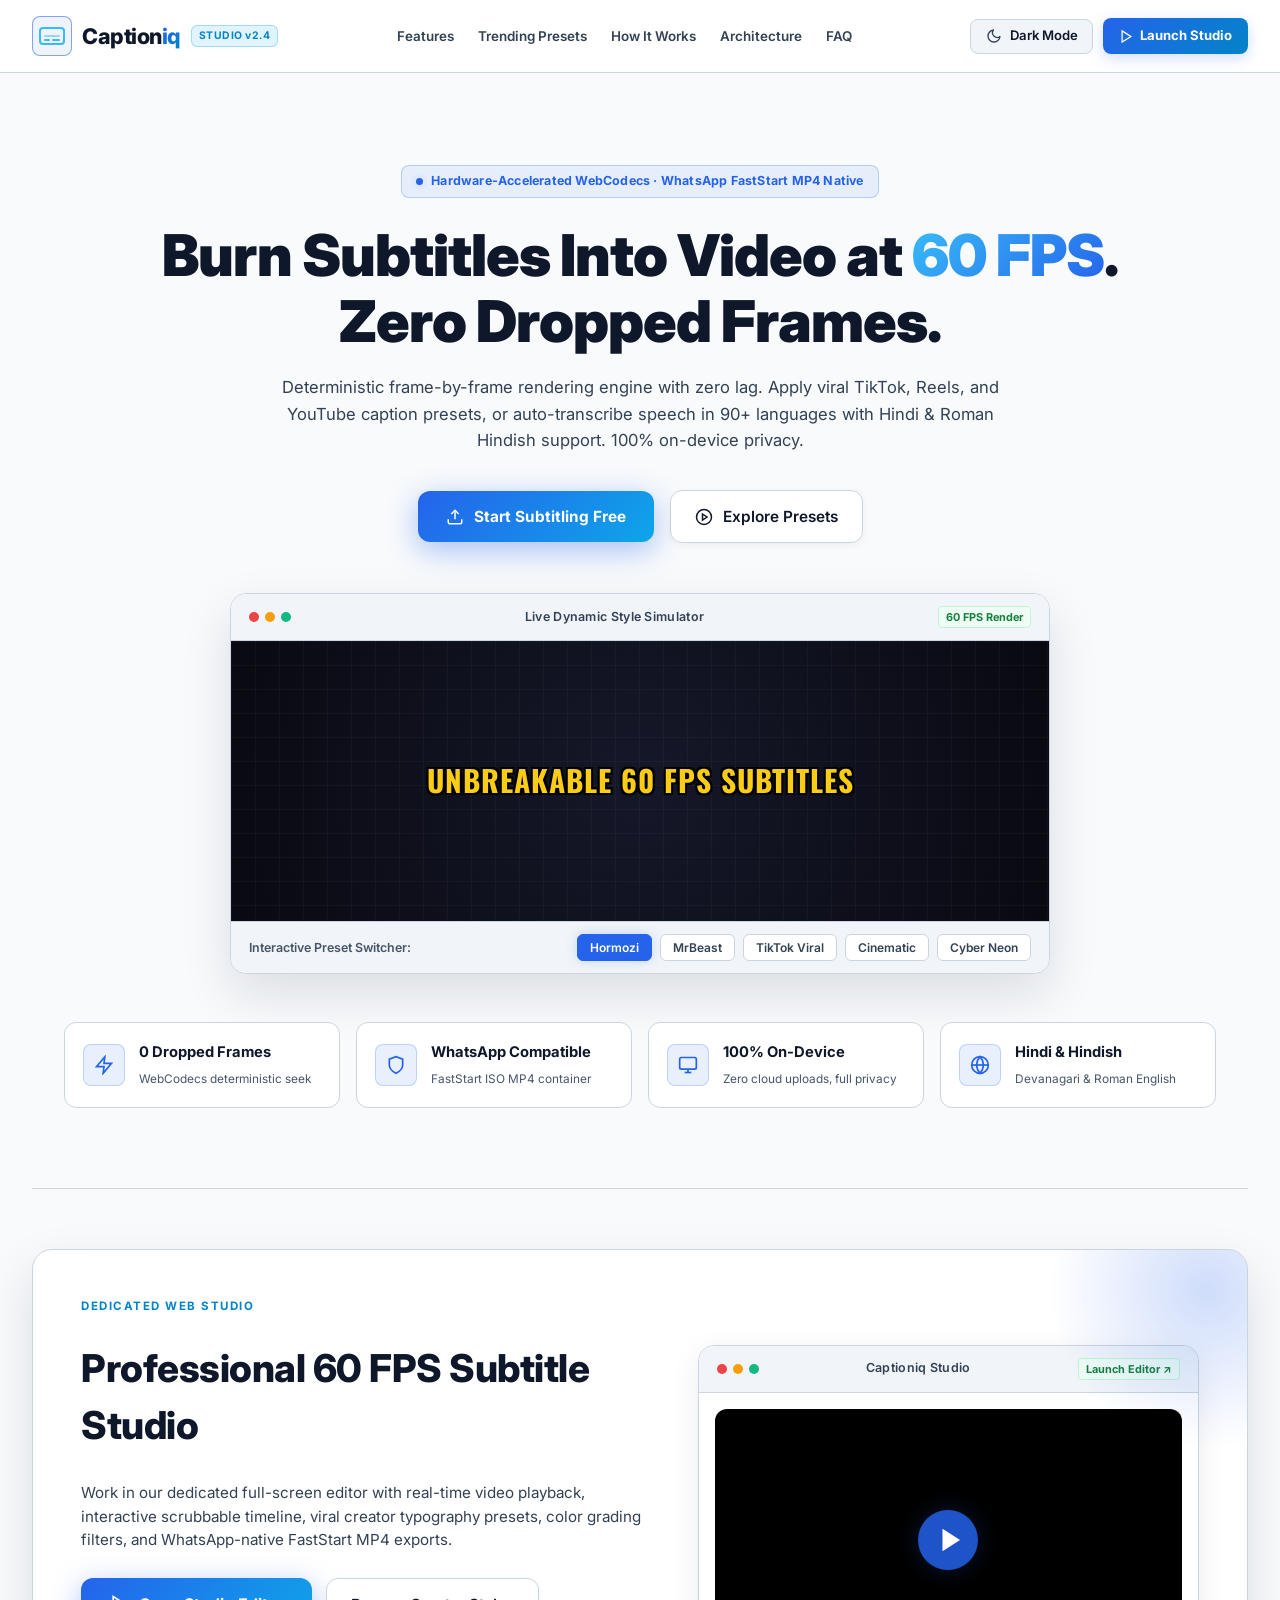
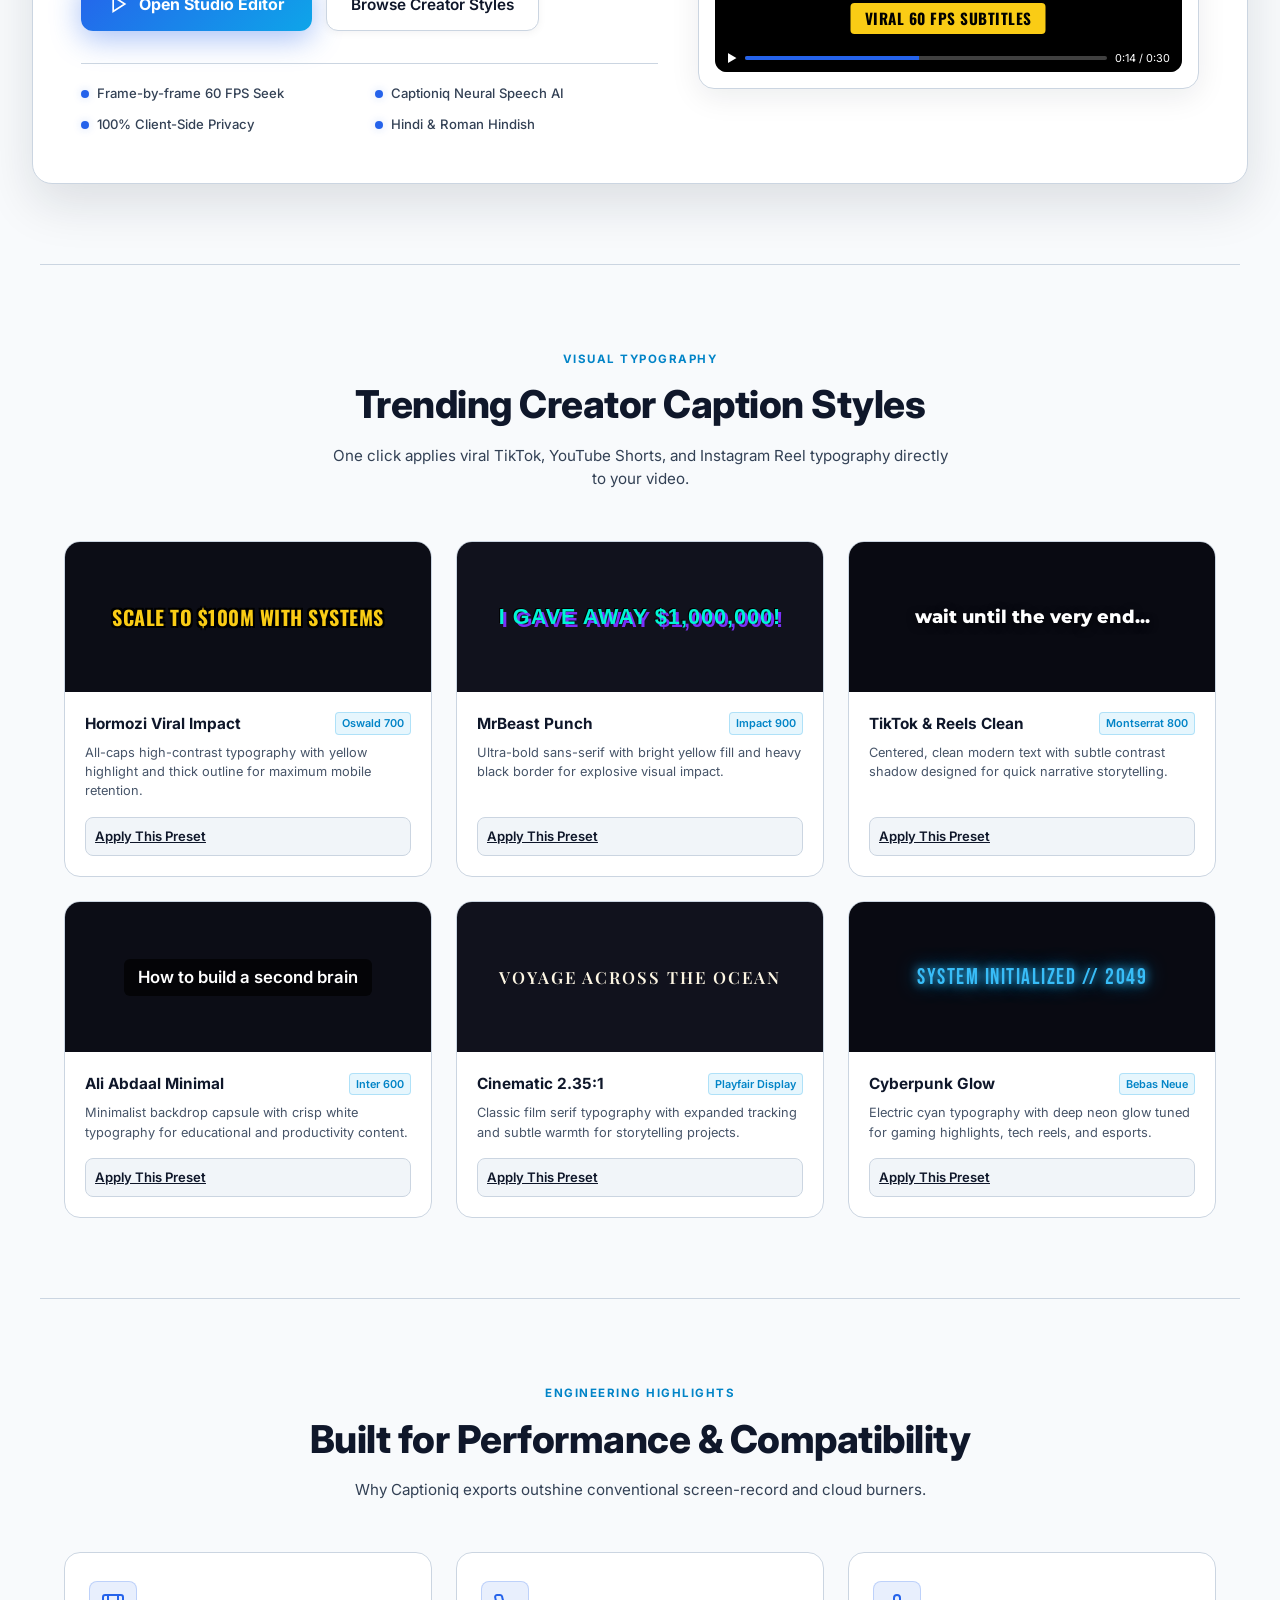
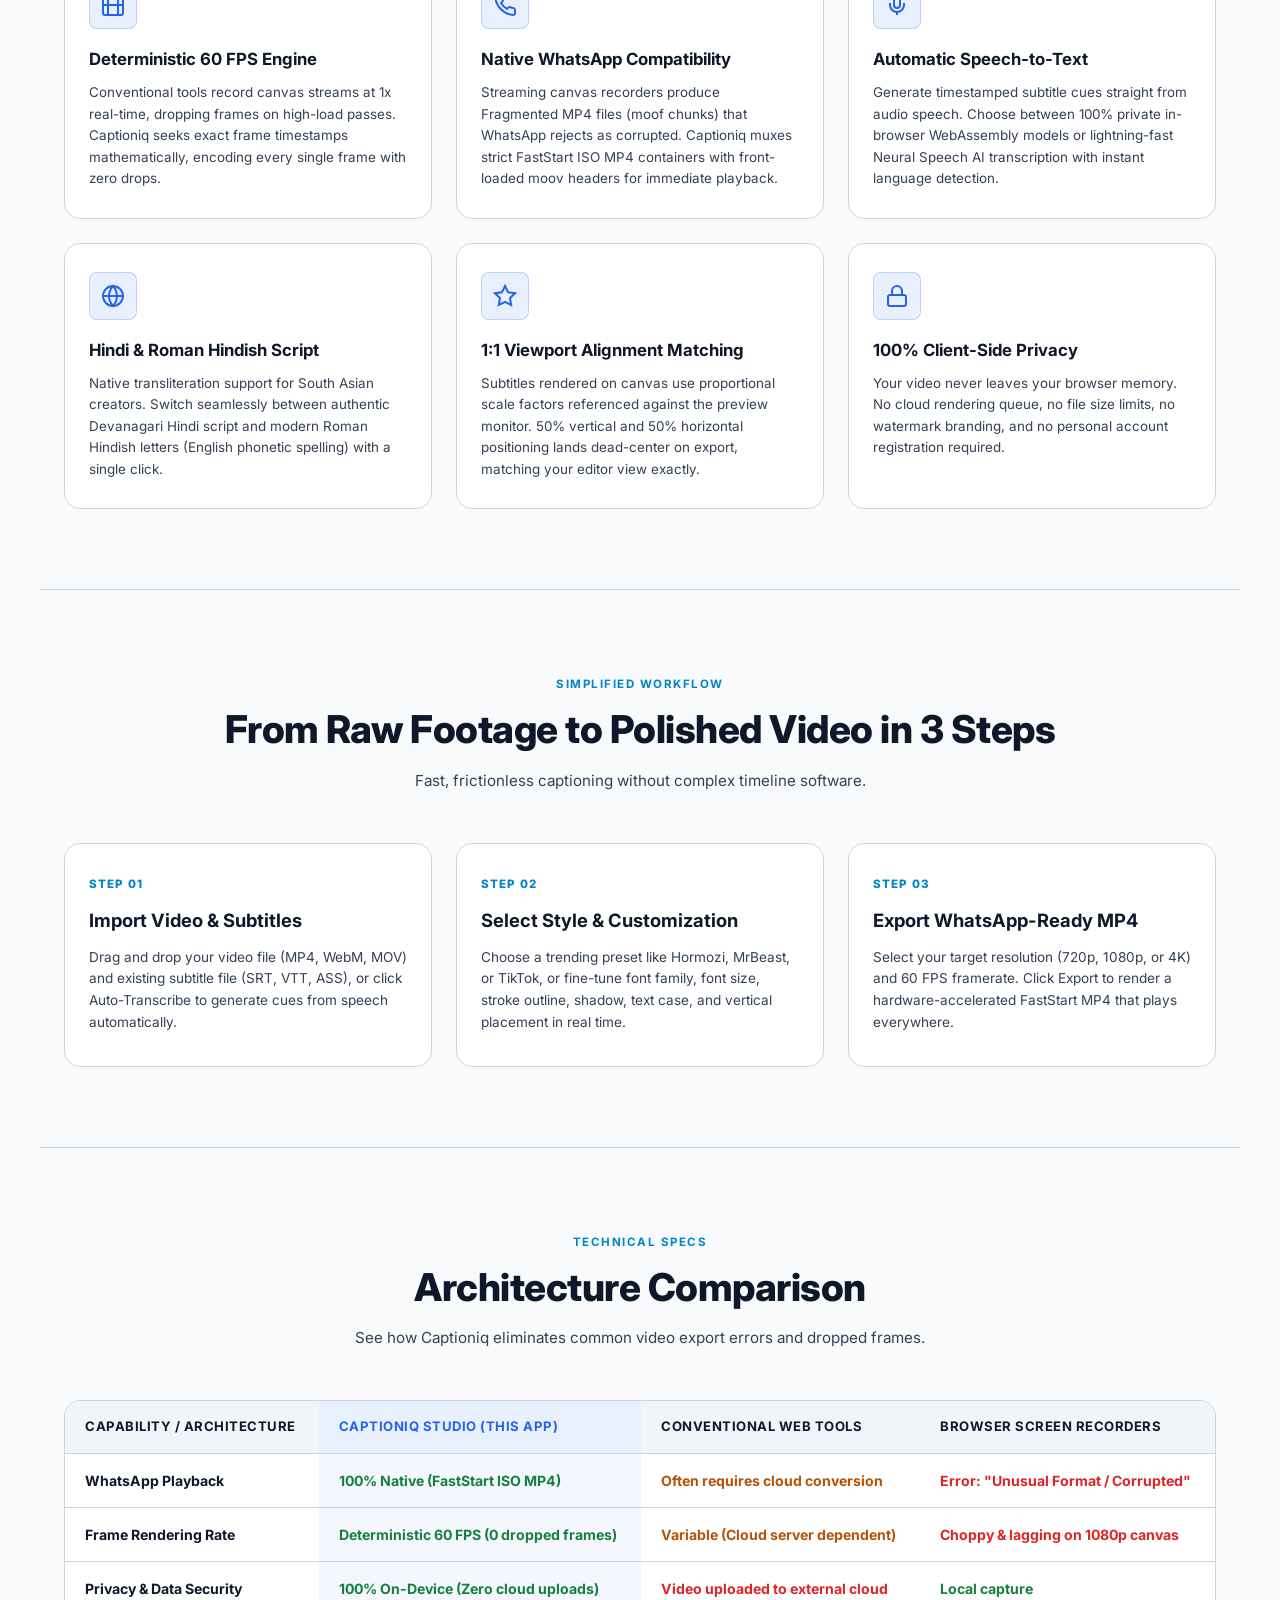
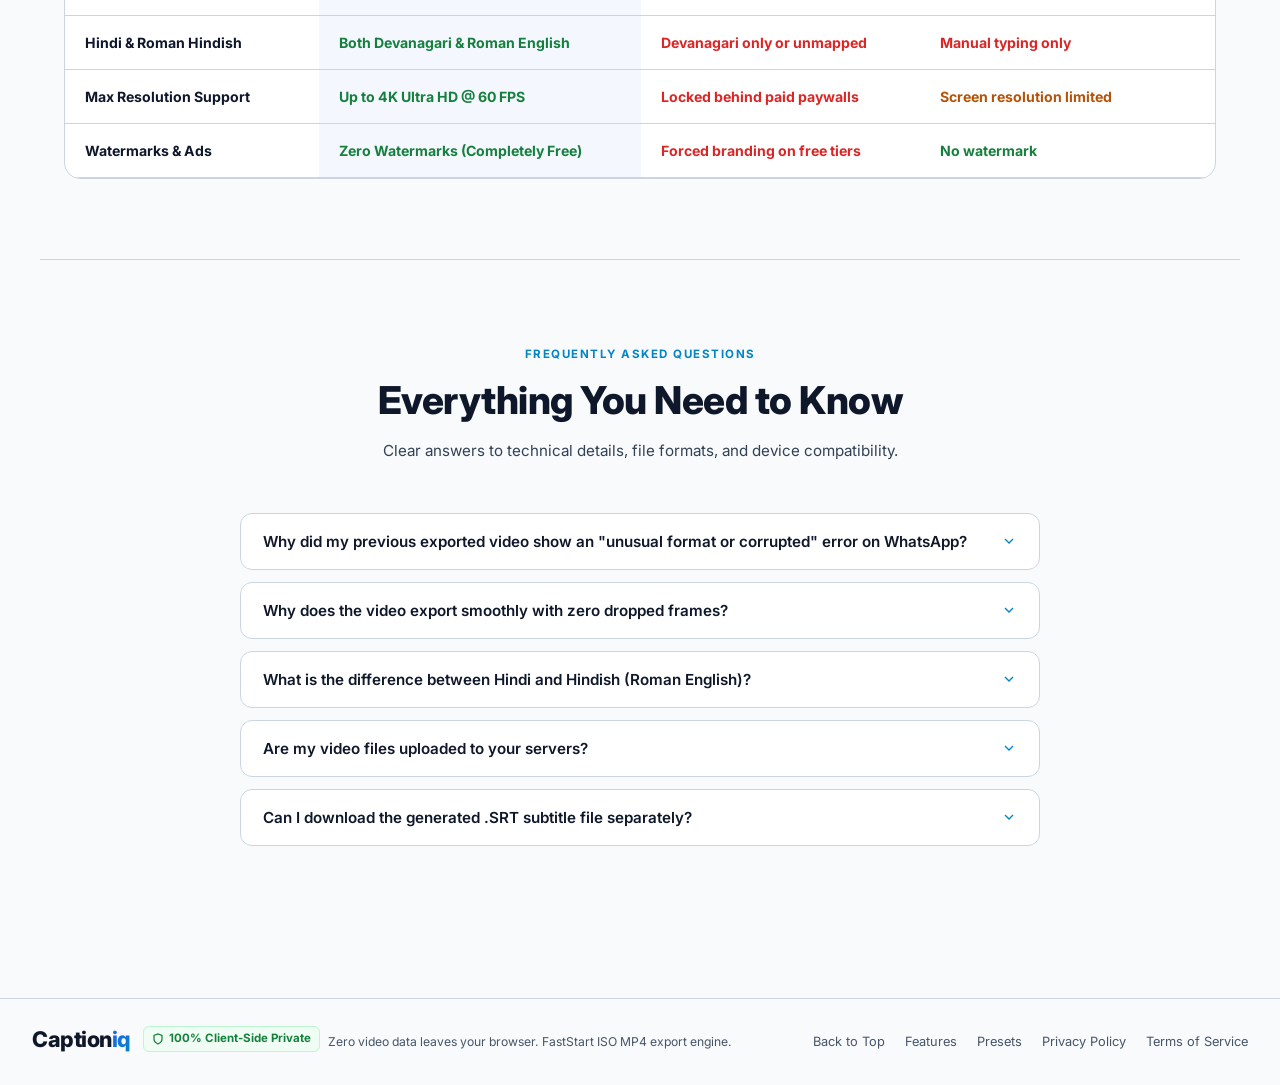
==== commit f8cfbef0: "feat(navigation): replace inline studio with Studio Gateway Card and link all CTAs to editor.html" ====
--- a/index.html
+++ b/index.html
@@ -72,7 +72,7 @@
                 </div>
                 <span class="theme-toggle-label" id="themeToggleLabel">Dark Mode</span>
             </button>
-            <a href="#studioSection" class="btn-studio-nav" id="navLaunchStudioBtn">
+            <a href="editor.html" class="btn-studio-nav" id="navLaunchStudioBtn">
                 <svg width="15" height="15" viewBox="0 0 24 24" fill="none" stroke="currentColor" stroke-width="2"><polygon points="5 3 19 12 5 21 5 3"/></svg>
                 <span>Launch Studio</span>
             </a>
@@ -103,7 +103,7 @@
                 </p>
 
                 <div class="hero-cta-group">
-                    <a href="#studioSection" class="btn-primary-hero" id="heroOpenStudioBtn">
+                    <a href="editor.html" class="btn-primary-hero" id="heroOpenStudioBtn">
                         <svg width="18" height="18" viewBox="0 0 24 24" fill="none" stroke="currentColor" stroke-width="2"><path d="M21 15v4a2 2 0 0 1-2 2H5a2 2 0 0 1-2-2v-4"/><polyline points="17 8 12 3 7 8"/><line x1="12" y1="3" x2="12" y2="15"/></svg>
                         <span>Start Subtitling Free</span>
                     </a>
@@ -192,613 +192,75 @@
         </section>
 
 
-        <!-- ========================================================
-             2. STUDIO WORKSPACE (THE WORKING APP)
+                <!-- ========================================================
+             2. STUDIO WORKSPACE GATEWAY
              ======================================================== -->
         <section class="studio-section" id="studioSection">
-            <div class="studio-section-header">
-                <div class="studio-title-group">
-                    <span class="section-tag">Interactive Workspace</span>
-                    <h2 class="section-title">Video Subtitle Studio</h2>
-                    <p class="section-desc">Drop your media files or auto-transcribe directly inside your browser.</p>
-                </div>
-            </div>
-
-            <!-- Upload Dropzone (Step 1) -->
-            <div class="upload-section" id="uploadSection">
-                <div class="upload-grid">
-                    <!-- Video Upload -->
-                    <div class="upload-card" id="videoUploadCard">
-                        <div class="upload-dropzone" id="videoDropzone">
-                            <div class="upload-icon">
-                                <svg width="48" height="48" viewBox="0 0 48 48" fill="none">
-                                    <rect x="4" y="10" width="40" height="28" rx="4" stroke="currentColor" stroke-width="2" opacity="0.4"/>
-                                    <polygon points="20,18 20,30 30,24" fill="currentColor" opacity="0.6"/>
-                                    <path d="M24 4 L24 14" stroke="currentColor" stroke-width="2" stroke-linecap="round" opacity="0.3"/>
-                                    <path d="M20 8 L24 4 L28 8" stroke="currentColor" stroke-width="2" stroke-linecap="round" stroke-linejoin="round" opacity="0.3"/>
-                                </svg>
+            <div class="studio-gateway-card">
+                <div class="studio-gateway-content">
+                    <span class="section-tag">Dedicated Web Studio</span>
+                    <h2 class="section-title">Professional 60 FPS Subtitle Studio</h2>
+                    <p class="section-desc">
+                        Work in our dedicated full-screen editor with real-time video playback, interactive scrubbable timeline, viral creator typography presets, color grading filters, and WhatsApp-native FastStart MP4 exports.
+                    </p>
+                    <div class="studio-gateway-actions">
+                        <a href="editor.html" class="btn-primary-hero btn-gateway-launch" id="gatewayLaunchBtn">
+                            <svg width="20" height="20" viewBox="0 0 24 24" fill="none" stroke="currentColor" stroke-width="2"><polygon points="5 3 19 12 5 21 5 3"/></svg>
+                            <span>Open Studio Editor</span>
+                        </a>
+                        <a href="#presetsShowcase" class="btn-secondary-hero">
+                            <span>Browse Creator Styles</span>
+                        </a>
+                    </div>
+                    <div class="gateway-features-row">
+                        <div class="gateway-feature-item">
+                            <span class="feat-dot"></span>
+                            <span>Frame-by-frame 60 FPS Seek</span>
+                        </div>
+                        <div class="gateway-feature-item">
+                            <span class="feat-dot"></span>
+                            <span>Captioniq Neural Speech AI</span>
+                        </div>
+                        <div class="gateway-feature-item">
+                            <span class="feat-dot"></span>
+                            <span>100% Client-Side Privacy</span>
+                        </div>
+                        <div class="gateway-feature-item">
+                            <span class="feat-dot"></span>
+                            <span>Hindi &amp; Roman Hindish</span>
+                        </div>
+                    </div>
+                </div>
+
+                <div class="studio-gateway-visual">
+                    <a href="editor.html" class="gateway-visual-link" title="Click to launch Studio Editor">
+                        <div class="gateway-mockup-frame">
+                            <div class="mockup-header">
+                                <div class="mockup-window-controls">
+                                    <span class="win-btn close"></span>
+                                    <span class="win-btn min"></span>
+                                    <span class="win-btn max"></span>
+                                </div>
+                                <span class="mockup-title">Captioniq Studio</span>
+                                <span class="mockup-badge">Launch Editor ↗</span>
                             </div>
-                            <h3 class="upload-title">Drop your video here</h3>
-                            <p class="upload-hint">or click to browse · MP4, WebM, MOV</p>
-                            <input type="file" id="videoInput" accept="video/*" hidden>
-                        </div>
-                        <div class="upload-status" id="videoStatus"></div>
-                    </div>
-
-                    <!-- Subtitle Upload -->
-                    <div class="upload-card" id="subtitleUploadCard">
-                        <div class="upload-dropzone" id="subtitleDropzone">
-                            <div class="upload-icon">
-                                <svg width="48" height="48" viewBox="0 0 48 48" fill="none">
-                                    <rect x="8" y="4" width="32" height="40" rx="3" stroke="currentColor" stroke-width="2" opacity="0.4"/>
-                                    <line x1="14" y1="14" x2="34" y2="14" stroke="currentColor" stroke-width="2" stroke-linecap="round" opacity="0.5"/>
-                                    <line x1="14" y1="20" x2="30" y2="20" stroke="currentColor" stroke-width="2" stroke-linecap="round" opacity="0.4"/>
-                                    <line x1="14" y1="26" x2="32" y2="26" stroke="currentColor" stroke-width="2" stroke-linecap="round" opacity="0.3"/>
-                                    <line x1="14" y1="32" x2="26" y2="32" stroke="currentColor" stroke-width="2" stroke-linecap="round" opacity="0.2"/>
-                                </svg>
-                            </div>
-                            <h3 class="upload-title">Drop your subtitles here</h3>
-                            <p class="upload-hint">or click to browse · SRT, VTT, ASS</p>
-                            <input type="file" id="subtitleInput" accept=".srt,.vtt,.ass,.ssa,.sub,.txt" hidden>
-                        </div>
-                        <div class="upload-status" id="subtitleStatus"></div>
-                        <div class="auto-sub-card-footer">
-                            <div class="card-divider"><span>OR</span></div>
-                            <button type="button" class="ai-auto-btn" id="triggerAutoSubUploadBtn">
-                                <span class="ai-sparkle-icon">
-                                    <svg width="16" height="16" viewBox="0 0 24 24" fill="none" stroke="currentColor" stroke-width="2" stroke-linecap="round" stroke-linejoin="round"><path d="M12 2a3 3 0 0 0-3 3v7a3 3 0 0 0 6 0V5a3 3 0 0 0-3-3Z"/><path d="M19 10v2a7 7 0 0 1-14 0v-2"/><line x1="12" x2="12" y1="19" y2="22"/></svg>
-                                </span>
-                                <span class="ai-btn-text">Auto-Transcribe Video Speech</span>
-                                <span class="ai-tag">Speech-to-Text</span>
-                            </button>
-                        </div>
-                    </div>
-                </div>
-            </div>
-
-            <!-- Full Editor Section (Step 2 - activated when video is loaded) -->
-            <div class="editor-section hidden" id="editorSection">
-                <!-- Video Preview -->
-                <div class="preview-panel">
-                    <div class="video-container" id="videoContainer">
-                        <video id="videoPlayer" crossorigin="anonymous"></video>
-                        <div class="subtitle-overlay" id="subtitleOverlay">
-                            <span class="subtitle-text" id="subtitleText"></span>
-                        </div>
-                    </div>
-
-                    <!-- Video Controls Bar -->
-                    <div class="video-controls">
-                        <button class="ctrl-btn" id="playPauseBtn" title="Play/Pause (Space)">
-                            <svg class="icon-play" width="18" height="18" viewBox="0 0 18 18" fill="currentColor"><polygon points="4,2 16,9 4,16"/></svg>
-                            <svg class="icon-pause hidden" width="18" height="18" viewBox="0 0 18 18" fill="currentColor"><rect x="3" y="2" width="4" height="14" rx="1"/><rect x="11" y="2" width="4" height="14" rx="1"/></svg>
-                        </button>
-                        <span class="time-display" id="timeDisplay">0:00 / 0:00</span>
-                        <div class="timeline" id="timeline">
-                            <div class="timeline-track">
-                                <div class="timeline-progress" id="timelineProgress"></div>
-                                <div class="timeline-handle" id="timelineHandle"></div>
-                            </div>
-                        </div>
-                        <button class="ctrl-btn" id="muteBtn" title="Mute/Unmute">
-                            <svg class="icon-vol" width="18" height="18" viewBox="0 0 18 18" fill="currentColor"><polygon points="2,6 6,6 11,2 11,16 6,12 2,12"/><path d="M14,5 C15.5,7 15.5,11 14,13" fill="none" stroke="currentColor" stroke-width="1.8" stroke-linecap="round"/></svg>
-                            <svg class="icon-muted hidden" width="18" height="18" viewBox="0 0 18 18" fill="currentColor"><polygon points="2,6 6,6 11,2 11,16 6,12 2,12"/><line x1="13" y1="6" x2="17" y2="12" stroke="currentColor" stroke-width="1.8" stroke-linecap="round"/><line x1="17" y1="6" x2="13" y2="12" stroke="currentColor" stroke-width="1.8" stroke-linecap="round"/></svg>
-                        </button>
-                    </div>
-
-                    <!-- File Info Chips -->
-                    <div class="file-chips">
-                        <button class="chip" id="changeVideoBtn">
-                            <svg width="14" height="14" viewBox="0 0 14 14" fill="none" stroke="currentColor" stroke-width="1.5"><path d="M2 10l8-8 2 2-8 8H2v-2z"/></svg>
-                            Change Video
-                        </button>
-                        <button class="chip" id="changeSubBtn">
-                            <svg width="14" height="14" viewBox="0 0 14 14" fill="none" stroke="currentColor" stroke-width="1.5"><path d="M2 10l8-8 2 2-8 8H2v-2z"/></svg>
-                            Change Subtitles
-                        </button>
-                        <button class="chip ai-chip" id="autoSubEditorBtn" title="Auto-Detect language &amp; generate subtitles from video">
-                            <span class="ai-sparkle-icon">
-                                <svg width="14" height="14" viewBox="0 0 24 24" fill="none" stroke="currentColor" stroke-width="2"><path d="M12 2a3 3 0 0 0-3 3v7a3 3 0 0 0 6 0V5a3 3 0 0 0-3-3Z"/><path d="M19 10v2a7 7 0 0 1-14 0v-2"/></svg>
-                            </span>
-                            Auto-Transcribe
-                        </button>
-                        <button class="chip download-chip hidden" id="downloadSubBtn" title="Download generated subtitles (.SRT)">
-                            <svg width="14" height="14" viewBox="0 0 14 14" fill="none" stroke="currentColor" stroke-width="1.5"><path d="M7 2v7M4 6l3 3 3-3M2 11h10"/></svg>
-                            Download .SRT
-                        </button>
-                        <div class="detected-lang-chip hidden" id="detectedLangChip">
-                            <span class="lang-icon">
-                                <svg width="14" height="14" viewBox="0 0 24 24" fill="none" stroke="currentColor" stroke-width="2"><circle cx="12" cy="12" r="10"/><line x1="2" y1="12" x2="22" y2="12"/><path d="M12 2a15.3 15.3 0 0 1 4 10 15.3 15.3 0 0 1-4 10 15.3 15.3 0 0 1-4-10 15.3 15.3 0 0 1 4-10z"/></svg>
-                            </span>
-                            <span class="lang-label" id="detectedLangLabel">English</span>
-                        </div>
-                        <button class="chip script-chip hidden" id="toggleScriptBtn" title="Switch between Hindi (Devanagari) and Hindish (Roman English)">
-                            <span class="script-icon" style="font-weight:700;font-size:0.75rem;padding:1px 4px;background:rgba(255,255,255,0.1);border-radius:4px">Aa</span>
-                            <span id="toggleScriptLabel">Switch to Hindish (Roman)</span>
-                        </button>
-                        <button class="chip filter-chip hidden" id="compareFilterChip" title="Hold or click to compare original video vs filtered">
-                            <svg width="14" height="14" viewBox="0 0 24 24" fill="none" stroke="currentColor" stroke-width="2"><circle cx="12" cy="12" r="10"/><path d="M12 2a10 10 0 0 1 0 20Z" fill="currentColor" fill-opacity="0.35"/></svg>
-                            <span id="compareFilterChipLabel">Compare Filter</span>
-                        </button>
-                    </div>
-                </div>
-
-                <!-- Controls Panel -->
-                <div class="controls-panel">
-                    <div class="panel-header tabbed-header">
-                        <div class="panel-nav-tabs">
-                            <button type="button" class="editor-tab-btn active" id="tabBtnSubtitles" data-tab="subtitles">
-                                <svg width="15" height="15" viewBox="0 0 24 24" fill="none" stroke="currentColor" stroke-width="2"><path d="M4 7V4h16v3M9 20h6M12 4v16"/></svg>
-                                <span>Typography</span>
-                            </button>
-                            <button type="button" class="editor-tab-btn" id="tabBtnFilters" data-tab="filters">
-                                <svg width="15" height="15" viewBox="0 0 24 24" fill="none" stroke="currentColor" stroke-width="2"><circle cx="12" cy="12" r="10"/><path d="M12 2a10 10 0 0 1 0 20Z" fill="currentColor" fill-opacity="0.4"/></svg>
-                                <span>Video Filters</span>
-                                <span class="tab-badge-dot hidden" id="filterActiveDot"></span>
-                            </button>
-                        </div>
-                        <div class="panel-header-actions">
-                            <button type="button" class="theme-toggle-btn mini" id="panelThemeToggleBtn" aria-label="Toggle theme" title="Switch Theme">
-                                <div class="theme-icon-track">
-                                    <svg class="theme-svg sun-svg" width="14" height="14" viewBox="0 0 24 24" fill="none" stroke="currentColor" stroke-width="2" stroke-linecap="round" stroke-linejoin="round">
-                                        <circle cx="12" cy="12" r="5"></circle>
-                                        <line x1="12" y1="1" x2="12" y2="3"></line>
-                                        <line x1="12" y1="21" x2="12" y2="23"></line>
-                                        <line x1="4.22" y1="4.22" x2="5.64" y2="5.64"></line>
-                                        <line x1="18.36" y1="18.36" x2="19.78" y2="19.78"></line>
-                                        <line x1="1" y1="12" x2="3" y2="12"></line>
-                                        <line x1="21" y1="12" x2="23" y2="12"></line>
-                                        <line x1="4.22" y1="19.78" x2="5.64" y2="18.36"></line>
-                                        <line x1="18.36" y1="5.64" x2="19.78" y2="4.22"></line>
-                                    </svg>
-                                    <svg class="theme-svg moon-svg" width="14" height="14" viewBox="0 0 24 24" fill="none" stroke="currentColor" stroke-width="2" stroke-linecap="round" stroke-linejoin="round">
-                                        <path d="M21 12.79A9 9 0 1 1 11.21 3 7 7 0 0 0 21 12.79z"></path>
-                                    </svg>
-                                </div>
-                            </button>
-                            <button class="reset-btn" id="resetStylesBtn" title="Reset typography styles">
-                                <svg width="14" height="14" viewBox="0 0 16 16" fill="none"><path d="M2 2v5h5" stroke="currentColor" stroke-width="1.5" stroke-linecap="round" stroke-linejoin="round"/><path d="M2.5 7A6 6 0 1 1 3 11" stroke="currentColor" stroke-width="1.5" stroke-linecap="round"/></svg>
-                                <span>Reset</span>
-                            </button>
-                            <button class="reset-btn hidden" id="resetFiltersBtn" title="Reset video filters">
-                                <svg width="14" height="14" viewBox="0 0 16 16" fill="none"><path d="M2 2v5h5" stroke="currentColor" stroke-width="1.5" stroke-linecap="round" stroke-linejoin="round"/><path d="M2.5 7A6 6 0 1 1 3 11" stroke="currentColor" stroke-width="1.5" stroke-linecap="round"/></svg>
-                                <span>Reset</span>
-                            </button>
-                        </div>
-                    </div>
-
-                    <div class="controls-scroll" id="subtitlesControls">
-                        <!-- Font Family -->
-                        <div class="control-group">
-                            <label class="control-label">Font Family</label>
-                            <select id="fontFamily" class="control-select">
-                                <option value="Inter">Inter</option>
-                                <option value="Roboto">Roboto</option>
-                                <option value="Montserrat">Montserrat</option>
-                                <option value="Poppins">Poppins</option>
-                                <option value="Oswald">Oswald</option>
-                                <option value="Playfair Display">Playfair Display</option>
-                                <option value="Bebas Neue">Bebas Neue</option>
-                                <option value="Raleway">Raleway</option>
-                                <option value="Lato">Lato</option>
-                                <option value="Open Sans">Open Sans</option>
-                                <option value="Arial">Arial</option>
-                                <option value="Georgia">Georgia</option>
-                                <option value="Courier New">Courier New</option>
-                                <option value="Impact">Impact</option>
-                            </select>
-                        </div>
-
-                        <!-- Font Size -->
-                        <div class="control-group">
-                            <label class="control-label">Font Size <span class="val-badge" id="fontSizeVal">28px</span></label>
-                            <input type="range" id="fontSize" class="control-range" min="14" max="72" value="28">
-                        </div>
-
-                        <!-- Font Weight -->
-                        <div class="control-group">
-                            <label class="control-label">Font Weight</label>
-                            <div class="btn-group" id="fontWeightGroup">
-                                <button class="btn-opt" data-val="400">Regular</button>
-                                <button class="btn-opt" data-val="600">Semi</button>
-                                <button class="btn-opt active" data-val="700">Bold</button>
-                                <button class="btn-opt" data-val="900">Black</button>
-                            </div>
-                        </div>
-
-                        <!-- Text Color & Presets -->
-                        <div class="control-group">
-                            <label class="control-label">Text Color</label>
-                            <div class="color-row">
-                                <input type="color" id="textColor" class="control-color" value="#ffffff">
-                                <div class="preset-colors" id="textPresets">
-                                    <button class="color-swatch" data-color="#ffffff" style="background:#ffffff" title="White"></button>
-                                    <button class="color-swatch" data-color="#facc15" style="background:#facc15" title="Yellow"></button>
-                                    <button class="color-swatch" data-color="#4ade80" style="background:#4ade80" title="Green"></button>
-                                    <button class="color-swatch" data-color="#60a5fa" style="background:#60a5fa" title="Blue"></button>
-                                    <button class="color-swatch" data-color="#f472b6" style="background:#f472b6" title="Pink"></button>
-                                    <button class="color-swatch" data-color="#fb923c" style="background:#fb923c" title="Orange"></button>
+                            <div class="gateway-mockup-body">
+                                <div class="mockup-video-preview">
+                                    <div class="mockup-play-pulse">
+                                        <svg width="30" height="30" viewBox="0 0 24 24" fill="currentColor"><polygon points="6 3 20 12 6 21 6 3"></polygon></svg>
+                                    </div>
+                                    <div class="mockup-sample-subtitle">
+                                        <span>VIRAL 60 FPS SUBTITLES</span>
+                                    </div>
+                                    <div class="mockup-mini-controls">
+                                        <div class="mini-play-icon">▶</div>
+                                        <div class="mini-scrub-bar"><div class="mini-scrub-fill" style="width: 48%;"></div></div>
+                                        <div class="mini-time">0:14 / 0:30</div>
+                                    </div>
                                 </div>
                             </div>
                         </div>
-
-                        <!-- Background Color & Opacity -->
-                        <div class="control-group">
-                            <label class="control-label">Background Color</label>
-                            <div class="color-row">
-                                <input type="color" id="bgColor" class="control-color" value="#000000">
-                                <div class="preset-colors" id="bgPresets">
-                                    <button class="color-swatch" data-color="#000000" style="background:#000000; border:1px solid #555" title="Black"></button>
-                                    <button class="color-swatch" data-color="#1e1b4b" style="background:#1e1b4b" title="Indigo"></button>
-                                    <button class="color-swatch" data-color="#14532d" style="background:#14532d" title="Green"></button>
-                                    <button class="color-swatch" data-color="#7f1d1d" style="background:#7f1d1d" title="Red"></button>
-                                    <button class="color-swatch no-bg" data-color="transparent" title="None"></button>
-                                </div>
-                            </div>
-                        </div>
-
-                        <div class="control-group">
-                            <label class="control-label">Background Opacity <span class="val-badge" id="bgOpacityVal">70%</span></label>
-                            <input type="range" id="bgOpacity" class="control-range" min="0" max="100" value="70">
-                        </div>
-
-                        <!-- Text Outline -->
-                        <div class="control-group">
-                            <label class="control-label">Text Outline <span class="val-badge" id="outlineVal">2px</span></label>
-                            <input type="range" id="outlineWidth" class="control-range" min="0" max="8" value="2">
-                        </div>
-
-                        <div class="control-group">
-                            <label class="control-label">Outline Color</label>
-                            <input type="color" id="outlineColor" class="control-color" value="#000000">
-                        </div>
-
-                        <!-- Text Shadow -->
-                        <div class="control-group">
-                            <label class="control-label">Text Shadow <span class="val-badge" id="shadowVal">3px</span></label>
-                            <input type="range" id="shadowBlur" class="control-range" min="0" max="20" value="3">
-                        </div>
-
-                        <div class="control-group">
-                            <label class="control-label">Shadow Color</label>
-                            <input type="color" id="shadowColor" class="control-color" value="#000000">
-                        </div>
-
-                        <!-- Text Transform -->
-                        <div class="control-group">
-                            <label class="control-label">Text Case</label>
-                            <div class="btn-group" id="textTransformGroup">
-                                <button class="btn-opt active" data-val="none">Normal</button>
-                                <button class="btn-opt" data-val="uppercase">UPPER</button>
-                                <button class="btn-opt" data-val="capitalize">Capital</button>
-                            </div>
-                        </div>
-
-                        <!-- Alignment -->
-                        <div class="control-group">
-                            <label class="control-label">Alignment</label>
-                            <div class="btn-group" id="textAlignGroup">
-                                <button class="btn-opt" data-val="left">
-                                    <svg width="14" height="14" viewBox="0 0 14 14" fill="currentColor"><rect x="1" y="2" width="12" height="2"/><rect x="1" y="6" width="8" height="2"/><rect x="1" y="10" width="10" height="2"/></svg>
-                                </button>
-                                <button class="btn-opt active" data-val="center">
-                                    <svg width="14" height="14" viewBox="0 0 14 14" fill="currentColor"><rect x="1" y="2" width="12" height="2"/><rect x="3" y="6" width="8" height="2"/><rect x="2" y="10" width="10" height="2"/></svg>
-                                </button>
-                                <button class="btn-opt" data-val="right">
-                                    <svg width="14" height="14" viewBox="0 0 14 14" fill="currentColor"><rect x="1" y="2" width="12" height="2"/><rect x="5" y="6" width="8" height="2"/><rect x="3" y="10" width="10" height="2"/></svg>
-                                </button>
-                            </div>
-                        </div>
-
-                        <!-- Vertical Position -->
-                        <div class="control-group">
-                            <label class="control-label">Vertical Position <span class="val-badge" id="positionVal">85%</span></label>
-                            <input type="range" id="position" class="control-range" min="5" max="95" value="85">
-                            <div class="pos-presets">
-                                <button class="pos-preset-btn" data-pos="15">Top</button>
-                                <button class="pos-preset-btn" data-pos="50">Middle</button>
-                                <button class="pos-preset-btn active" data-pos="85">Bottom</button>
-                            </div>
-                        </div>
-
-                        <!-- Horizontal Offset -->
-                        <div class="control-group">
-                            <label class="control-label">Horizontal Offset <span class="val-badge" id="hOffsetVal">50%</span></label>
-                            <input type="range" id="hOffset" class="control-range" min="5" max="95" value="50">
-                        </div>
-
-                        <!-- Padding -->
-                        <div class="control-group">
-                            <label class="control-label">Padding <span class="val-badge" id="paddingVal">8px 16px</span></label>
-                            <div class="dual-range">
-                                <input type="range" id="paddingV" class="control-range" min="0" max="24" value="8" title="Vertical">
-                                <input type="range" id="paddingH" class="control-range" min="0" max="40" value="16" title="Horizontal">
-                            </div>
-                        </div>
-
-                        <!-- Border Radius -->
-                        <div class="control-group">
-                            <label class="control-label">Border Radius <span class="val-badge" id="borderRadiusVal">6px</span></label>
-                            <input type="range" id="borderRadius" class="control-range" min="0" max="24" value="6">
-                        </div>
-
-                        <!-- Style Presets -->
-                        <div class="control-group">
-                            <label class="control-label">Quick Presets</label>
-                            <div class="presets-grid">
-                                <button class="preset-btn" data-preset="classic">Classic</button>
-                                <button class="preset-btn" data-preset="netflix">Netflix</button>
-                                <button class="preset-btn" data-preset="youtube">YouTube</button>
-                                <button class="preset-btn" data-preset="cinematic">Cinematic</button>
-                                <button class="preset-btn" data-preset="karaoke">Karaoke</button>
-                                <button class="preset-btn" data-preset="minimal">Minimal</button>
-                                <button class="preset-btn" data-preset="retro">Retro</button>
-                                <button class="preset-btn" data-preset="neon">Neon</button>
-                            </div>
-                        </div>
-
-                        <!-- Trending Presets -->
-                        <div class="control-group">
-                            <label class="control-label">
-                                <svg width="14" height="14" viewBox="0 0 14 14" fill="none" style="margin-right:2px"><path d="M7 1L8.5 5H12.5L9.5 7.5L10.5 12L7 9.5L3.5 12L4.5 7.5L1.5 5H5.5L7 1Z" fill="#facc15" stroke="#facc15" stroke-width="0.5"/></svg>
-                                Trending Presets
-                            </label>
-                            <div class="presets-grid trending">
-                                <button class="preset-btn trending-btn" data-preset="hormozi">Hormozi</button>
-                                <button class="preset-btn trending-btn" data-preset="mrbeast">MrBeast</button>
-                                <button class="preset-btn trending-btn" data-preset="tiktok_auto">TikTok</button>
-                                <button class="preset-btn trending-btn" data-preset="ig_reels">IG Reels</button>
-                                <button class="preset-btn trending-btn" data-preset="ali_abdaal">Ali Abdaal</button>
-                                <button class="preset-btn trending-btn" data-preset="iman_gadzhi">Iman Gadzhi</button>
-                                <button class="preset-btn trending-btn" data-preset="viral_pop">Viral Pop</button>
-                                <button class="preset-btn trending-btn" data-preset="podcast_clip">Podcast</button>
-                                <button class="preset-btn trending-btn" data-preset="shorts_bold">Shorts Bold</button>
-                                <button class="preset-btn trending-btn" data-preset="aesthetic">Aesthetic</button>
-                            </div>
-                        </div>
-                    </div> <!-- /#subtitlesControls -->
-
-                    <!-- Video Filters Controls Panel -->
-                    <div class="controls-scroll hidden" id="filtersControls">
-                        <!-- Quick Compare & Active Status Banner -->
-                        <div class="filter-action-banner">
-                            <div class="filter-status-info">
-                                <span class="filter-status-title" id="filterActiveName">Original Natural</span>
-                                <span class="filter-status-sub" id="filterActiveSub">Pure untouched video</span>
-                            </div>
-                            <button type="button" class="btn-compare-preview" id="compareOriginalBtn" title="Hold or click to compare original unedited video">
-                                <svg width="14" height="14" viewBox="0 0 24 24" fill="none" stroke="currentColor" stroke-width="2"><path d="M16 3h5v5M4 20L21 3M21 16v5h-5M15 15l6 6M4 4l5 5"/></svg>
-                                <span id="compareOriginalBtnText">Hold to Compare</span>
-                            </button>
-                        </div>
-
-                        <!-- Filter Strength / Intensity -->
-                        <div class="control-group">
-                            <label class="control-label">
-                                <span>Filter Intensity</span>
-                                <span class="val-badge" id="filterIntensityVal">100%</span>
-                            </label>
-                            <input type="range" id="filterIntensity" class="control-range filter-range" min="0" max="100" value="100" data-default="100">
-                        </div>
-
-                        <!-- Filter Presets Grid -->
-                        <div class="control-group">
-                            <label class="control-label">
-                                <svg width="14" height="14" viewBox="0 0 24 24" fill="none" stroke="currentColor" stroke-width="2"><polygon points="12 2 15.09 8.26 22 9.27 17 14.14 18.18 21.02 12 17.77 5.82 21.02 7 14.14 2 9.27 8.91 8.26 12 2"/></svg>
-                                <span>Cinematic &amp; Creative Presets</span>
-                            </label>
-                            <div class="filter-presets-grid" id="filterPresetsGrid">
-                                <button type="button" class="filter-preset-card active" data-filter="none">
-                                    <div class="filter-thumb-preview filter-thumb-none">
-                                        <svg width="18" height="18" viewBox="0 0 24 24" fill="none" stroke="currentColor" stroke-width="2"><circle cx="12" cy="12" r="10"/><line x1="4.93" y1="4.93" x2="19.07" y2="19.07"/></svg>
-                                    </div>
-                                    <span class="filter-card-name">Original</span>
-                                    <span class="filter-card-tag">Natural</span>
-                                </button>
-                                <button type="button" class="filter-preset-card" data-filter="cinematic">
-                                    <div class="filter-thumb-preview filter-thumb-cinematic"></div>
-                                    <span class="filter-card-name">Cinematic</span>
-                                    <span class="filter-card-tag">Warm Film</span>
-                                </button>
-                                <button type="button" class="filter-preset-card" data-filter="teal_orange">
-                                    <div class="filter-thumb-preview filter-thumb-teal-orange"></div>
-                                    <span class="filter-card-name">Teal &amp; Orange</span>
-                                    <span class="filter-card-tag">Blockbuster</span>
-                                </button>
-                                <button type="button" class="filter-preset-card" data-filter="vintage">
-                                    <div class="filter-thumb-preview filter-thumb-vintage"></div>
-                                    <span class="filter-card-name">Vintage 90s</span>
-                                    <span class="filter-card-tag">Retro VHS</span>
-                                </button>
-                                <button type="button" class="filter-preset-card" data-filter="noir">
-                                    <div class="filter-thumb-preview filter-thumb-noir"></div>
-                                    <span class="filter-card-name">Noir Film</span>
-                                    <span class="filter-card-tag">Deep B&amp;W</span>
-                                </button>
-                                <button type="button" class="filter-preset-card" data-filter="cyberpunk">
-                                    <div class="filter-thumb-preview filter-thumb-cyberpunk"></div>
-                                    <span class="filter-card-name">Cyber Neon</span>
-                                    <span class="filter-card-tag">Electric Vibe</span>
-                                </button>
-                                <button type="button" class="filter-preset-card" data-filter="golden_hour">
-                                    <div class="filter-thumb-preview filter-thumb-golden-hour"></div>
-                                    <span class="filter-card-name">Golden Hour</span>
-                                    <span class="filter-card-tag">Amber Glow</span>
-                                </button>
-                                <button type="button" class="filter-preset-card" data-filter="vibrant">
-                                    <div class="filter-thumb-preview filter-thumb-vibrant"></div>
-                                    <span class="filter-card-name">Vibrant Pop</span>
-                                    <span class="filter-card-tag">Reels / TikTok</span>
-                                </button>
-                                <button type="button" class="filter-preset-card" data-filter="pastel">
-                                    <div class="filter-thumb-preview filter-thumb-pastel"></div>
-                                    <span class="filter-card-name">Pastel Soft</span>
-                                    <span class="filter-card-tag">Dreamy Light</span>
-                                </button>
-                                <button type="button" class="filter-preset-card" data-filter="bleach">
-                                    <div class="filter-thumb-preview filter-thumb-bleach"></div>
-                                    <span class="filter-card-name">Bleach Bypass</span>
-                                    <span class="filter-card-tag">Gritty Action</span>
-                                </button>
-                                <button type="button" class="filter-preset-card" data-filter="nordic">
-                                    <div class="filter-thumb-preview filter-thumb-nordic"></div>
-                                    <span class="filter-card-name">Cold Nordic</span>
-                                    <span class="filter-card-tag">Arctic Blue</span>
-                                </button>
-                                <button type="button" class="filter-preset-card" data-filter="sunset">
-                                    <div class="filter-thumb-preview filter-thumb-sunset"></div>
-                                    <span class="filter-card-name">Warm Sunset</span>
-                                    <span class="filter-card-tag">Crimson Dusk</span>
-                                </button>
-                                <button type="button" class="filter-preset-card" data-filter="emerald">
-                                    <div class="filter-thumb-preview filter-thumb-emerald"></div>
-                                    <span class="filter-card-name">Emerald</span>
-                                    <span class="filter-card-tag">Lush Organic</span>
-                                </button>
-                                <button type="button" class="filter-preset-card" data-filter="sepia">
-                                    <div class="filter-thumb-preview filter-thumb-sepia"></div>
-                                    <span class="filter-card-name">Sepia Classic</span>
-                                    <span class="filter-card-tag">Heritage Film</span>
-                                </button>
-                            </div>
-                        </div>
-
-                        <!-- Fine-Tuning Adjustments Section -->
-                        <div class="filter-subgroup-title">
-                            <span>Exposure &amp; Tone</span>
-                            <button type="button" class="filter-subgroup-reset" id="resetToneBtn" title="Reset Tone sliders">Reset</button>
-                        </div>
-
-                        <!-- Brightness -->
-                        <div class="control-group">
-                            <label class="control-label">
-                                <span>Brightness</span>
-                                <span class="val-badge filter-val-badge" id="filterBrightnessVal" data-target="filterBrightness" title="Click to reset">100%</span>
-                            </label>
-                            <input type="range" id="filterBrightness" class="control-range filter-range" min="50" max="150" value="100" data-default="100">
-                        </div>
-
-                        <!-- Contrast -->
-                        <div class="control-group">
-                            <label class="control-label">
-                                <span>Contrast</span>
-                                <span class="val-badge filter-val-badge" id="filterContrastVal" data-target="filterContrast" title="Click to reset">100%</span>
-                            </label>
-                            <input type="range" id="filterContrast" class="control-range filter-range" min="50" max="200" value="100" data-default="100">
-                        </div>
-
-                        <!-- Color & Temperature -->
-                        <div class="filter-subgroup-title">
-                            <span>Color &amp; Temperature</span>
-                            <button type="button" class="filter-subgroup-reset" id="resetColorBtn" title="Reset Color sliders">Reset</button>
-                        </div>
-
-                        <!-- Saturation -->
-                        <div class="control-group">
-                            <label class="control-label">
-                                <span>Saturation</span>
-                                <span class="val-badge filter-val-badge" id="filterSaturateVal" data-target="filterSaturate" title="Click to reset">100%</span>
-                            </label>
-                            <input type="range" id="filterSaturate" class="control-range filter-range" min="0" max="200" value="100" data-default="100">
-                        </div>
-
-                        <!-- Warmth / Temperature -->
-                        <div class="control-group">
-                            <label class="control-label">
-                                <span>Warmth (Temperature)</span>
-                                <span class="val-badge filter-val-badge" id="filterWarmthVal" data-target="filterWarmth" title="Click to reset">0%</span>
-                            </label>
-                            <input type="range" id="filterWarmth" class="control-range filter-range" min="-100" max="100" value="0" data-default="0">
-                        </div>
-
-                        <!-- Hue Shift -->
-                        <div class="control-group">
-                            <label class="control-label">
-                                <span>Hue Shift</span>
-                                <span class="val-badge filter-val-badge" id="filterHueRotateVal" data-target="filterHueRotate" title="Click to reset">0°</span>
-                            </label>
-                            <input type="range" id="filterHueRotate" class="control-range filter-range" min="0" max="360" value="0" data-default="0">
-                        </div>
-
-                        <!-- Stylize & Film Effects -->
-                        <div class="filter-subgroup-title">
-                            <span>Film Effects &amp; Stylize</span>
-                            <button type="button" class="filter-subgroup-reset" id="resetEffectsBtn" title="Reset Effect sliders">Reset</button>
-                        </div>
-
-                        <!-- Sepia -->
-                        <div class="control-group">
-                            <label class="control-label">
-                                <span>Sepia</span>
-                                <span class="val-badge filter-val-badge" id="filterSepiaVal" data-target="filterSepia" title="Click to reset">0%</span>
-                            </label>
-                            <input type="range" id="filterSepia" class="control-range filter-range" min="0" max="100" value="0" data-default="0">
-                        </div>
-
-                        <!-- Grayscale -->
-                        <div class="control-group">
-                            <label class="control-label">
-                                <span>Black &amp; White (Grayscale)</span>
-                                <span class="val-badge filter-val-badge" id="filterGrayscaleVal" data-target="filterGrayscale" title="Click to reset">0%</span>
-                            </label>
-                            <input type="range" id="filterGrayscale" class="control-range filter-range" min="0" max="100" value="0" data-default="0">
-                        </div>
-
-                        <!-- Soft Blur -->
-                        <div class="control-group">
-                            <label class="control-label">
-                                <span>Soft Blur</span>
-                                <span class="val-badge filter-val-badge" id="filterBlurVal" data-target="filterBlur" title="Click to reset">0px</span>
-                            </label>
-                            <input type="range" id="filterBlur" class="control-range filter-range" min="0" max="10" step="0.5" value="0" data-default="0">
-                        </div>
-
-                        <!-- Invert -->
-                        <div class="control-group">
-                            <label class="control-label">
-                                <span>Invert Colors</span>
-                                <span class="val-badge filter-val-badge" id="filterInvertVal" data-target="filterInvert" title="Click to reset">0%</span>
-                            </label>
-                            <input type="range" id="filterInvert" class="control-range filter-range" min="0" max="100" value="0" data-default="0">
-                        </div>
-                    </div> <!-- /#filtersControls -->
-
-                    <!-- Export Area -->
-                    <div class="export-area">
-                        <div class="export-settings-card">
-                            <div class="export-settings-header">
-                                <span class="export-settings-title">Export Settings</span>
-                                <span class="export-format-badge">FastStart MP4</span>
-                            </div>
-                            <div class="export-settings-grid">
-                                <div class="export-setting-item">
-                                    <label class="export-setting-label">Resolution</label>
-                                    <select id="exportResolution" class="control-select export-select">
-                                        <option value="original" selected>Source Resolution</option>
-                                        <option value="720p">720p HD (1280x720)</option>
-                                        <option value="1080p">1080p Full HD (1920x1080)</option>
-                                        <option value="4k">4K Ultra HD (3840x2160)</option>
-                                    </select>
-                                </div>
-                                <div class="export-setting-item">
-                                    <label class="export-setting-label">Framerate</label>
-                                    <select id="exportFramerate" class="control-select export-select">
-                                        <option value="30">30 FPS (Standard)</option>
-                                        <option value="60" selected>60 FPS (Ultra-Smooth)</option>
-                                    </select>
-                                </div>
-                            </div>
-                        </div>
-
-                        <button class="export-btn" id="exportBtn">
-                            <svg width="20" height="20" viewBox="0 0 20 20" fill="none" stroke="currentColor" stroke-width="2" stroke-linecap="round"><path d="M10 3v10M6 9l4 4 4-4"/><path d="M3 14v3h14v-3"/></svg>
-                            Export Video with Subtitles
-                        </button>
-                        <div class="export-progress hidden" id="exportProgress">
-                            <div class="export-bar"><div class="export-bar-fill" id="exportBarFill"></div></div>
-                            <span class="export-label" id="exportLabel">Rendering… 0%</span>
-                        </div>
-                    </div>
+                    </a>
                 </div>
             </div>
         </section>
@@ -826,7 +288,7 @@
                             <span class="font-tag">Oswald 700</span>
                         </div>
                         <p>All-caps high-contrast typography with yellow highlight and thick outline for maximum mobile retention.</p>
-                        <button type="button" class="btn-use-preset" data-apply-preset="hormozi">Apply This Preset</button>
+                        <a href="editor.html?preset=hormozi" class="btn-use-preset" data-apply-preset="hormozi">Apply This Preset</a>
                     </div>
                 </div>
 
@@ -841,7 +303,7 @@
                             <span class="font-tag">Impact 900</span>
                         </div>
                         <p>Ultra-bold sans-serif with bright yellow fill and heavy black border for explosive visual impact.</p>
-                        <button type="button" class="btn-use-preset" data-apply-preset="mrbeast">Apply This Preset</button>
+                        <a href="editor.html?preset=mrbeast" class="btn-use-preset" data-apply-preset="mrbeast">Apply This Preset</a>
                     </div>
                 </div>
 
@@ -856,7 +318,7 @@
                             <span class="font-tag">Montserrat 800</span>
                         </div>
                         <p>Centered, clean modern text with subtle contrast shadow designed for quick narrative storytelling.</p>
-                        <button type="button" class="btn-use-preset" data-apply-preset="tiktok_auto">Apply This Preset</button>
+                        <a href="editor.html?preset=tiktok_auto" class="btn-use-preset" data-apply-preset="tiktok_auto">Apply This Preset</a>
                     </div>
                 </div>
 
@@ -871,14 +333,14 @@
                             <span class="font-tag">Inter 600</span>
                         </div>
                         <p>Minimalist backdrop capsule with crisp white typography for educational and productivity content.</p>
-                        <button type="button" class="btn-use-preset" data-apply-preset="ali_abdaal">Apply This Preset</button>
+                        <a href="editor.html?preset=ali_abdaal" class="btn-use-preset" data-apply-preset="ali_abdaal">Apply This Preset</a>
                     </div>
                 </div>
 
                 <!-- Preset 5: Cinematic -->
                 <div class="showcase-card">
                     <div class="showcase-preview-box bg-dark-2">
-                        <span class="preview-text-cinematic">THE WHISPER OF THE OCEAN</span>
+                        <span class="preview-text-cinematic">VOYAGE ACROSS THE OCEAN</span>
                     </div>
                     <div class="showcase-card-body">
                         <div class="showcase-card-meta">
@@ -886,7 +348,7 @@
                             <span class="font-tag">Playfair Display</span>
                         </div>
                         <p>Classic film serif typography with expanded tracking and subtle warmth for storytelling projects.</p>
-                        <button type="button" class="btn-use-preset" data-apply-preset="cinematic">Apply This Preset</button>
+                        <a href="editor.html?preset=cinematic" class="btn-use-preset" data-apply-preset="cinematic">Apply This Preset</a>
                     </div>
                 </div>
 
@@ -901,7 +363,7 @@
                             <span class="font-tag">Bebas Neue</span>
                         </div>
                         <p>Electric cyan typography with deep neon glow tuned for gaming highlights, tech reels, and esports.</p>
-                        <button type="button" class="btn-use-preset" data-apply-preset="neon">Apply This Preset</button>
+                        <a href="editor.html?preset=neon" class="btn-use-preset" data-apply-preset="neon">Apply This Preset</a>
                     </div>
                 </div>
             </div>
@@ -940,7 +402,7 @@
                         <svg width="24" height="24" viewBox="0 0 24 24" fill="none" stroke="currentColor" stroke-width="2"><path d="M12 2a3 3 0 0 0-3 3v7a3 3 0 0 0 6 0V5a3 3 0 0 0-3-3Z"/><path d="M19 10v2a7 7 0 0 1-14 0v-2"/><line x1="12" x2="12" y1="19" y2="22"/></svg>
                     </div>
                     <h3>Automatic Speech-to-Text</h3>
-                    <p>Generate timestamped subtitle cues straight from audio speech. Choose between 100% private in-browser WebAssembly models or lightning-fast cloud Whisper transcription with instant language detection.</p>
+                    <p>Generate timestamped subtitle cues straight from audio speech. Choose between 100% private in-browser WebAssembly models or lightning-fast Neural Speech AI transcription with instant language detection.</p>
                 </div>
 
                 <div class="feature-item">
@@ -1183,7 +645,7 @@
                 <!-- Engine Selection Tabs -->
                 <div class="engine-tabs">
                     <button type="button" class="engine-tab active" data-engine="cloud">
-                        <span class="tab-title">Groq Whisper Large V3</span>
+                        <span class="tab-title">Captioniq Speech AI v3</span>
                         <span class="tab-tag fast">⚡ Ultra-Fast (1–2s) · Built-in</span>
                     </button>
                     <button type="button" class="engine-tab" data-engine="local">
@@ -1192,15 +654,15 @@
                     </button>
                 </div>
 
-                <!-- Tab 1: Groq Cloud Whisper Engine (Active by default) -->
+                <!-- Tab 1: Captioniq Cloud Speech Engine (Active by default) -->
                 <div class="tab-content" id="tabContentCloud">
-                    <div class="info-banner groq-banner">
-                        <svg class="groq-connected-icon" width="18" height="18" viewBox="0 0 24 24" fill="none" stroke="currentColor" stroke-width="2" stroke-linecap="round" stroke-linejoin="round" style="flex-shrink:0; margin-top:2px;">
+                    <div class="info-banner engine-active-banner">
+                        <svg class="engine-connected-icon" width="18" height="18" viewBox="0 0 24 24" fill="none" stroke="currentColor" stroke-width="2" stroke-linecap="round" stroke-linejoin="round" style="flex-shrink:0; margin-top:2px;">
                             <path d="M22 11.08V12a10 10 0 1 1-5.93-9.14"></path>
                             <polyline points="22 4 12 14.01 9 11.01"></polyline>
                         </svg>
                         <div style="font-size: 0.83rem; color: var(--text-primary); line-height: 1.5;">
-                            <strong class="groq-connected-title">Groq Whisper Large V3 Connected</strong><br>
+                            <strong class="engine-connected-title">Captioniq Speech AI Connected</strong><br>
                             High-speed cloud speech engine is permanently active for all projects. Transcribes and syncs video audio with word-level accuracy in ~1–2 seconds.
                         </div>
                     </div>
--- a/style.css
+++ b/style.css
@@ -195,6 +195,45 @@
     font-weight: 500;
 }
 
+.header-left {
+    display: flex;
+    align-items: center;
+    gap: 16px;
+}
+
+.btn-back-home {
+    display: inline-flex;
+    align-items: center;
+    gap: 6px;
+    padding: 7px 14px;
+    font-size: 0.8rem;
+    font-weight: 600;
+    color: var(--text-secondary);
+    background: var(--bg-input);
+    border: 1px solid var(--border);
+    border-radius: var(--radius-sm);
+    text-decoration: none;
+    transition: all var(--transition-fast);
+}
+.btn-back-home:hover {
+    color: var(--accent);
+    background: var(--bg-input-hover);
+    border-color: var(--border-active);
+    transform: translateX(-2px);
+}
+
+.studio-page-container {
+    max-width: 1440px;
+    margin: 0 auto;
+    padding: 24px;
+    min-height: calc(100vh - 80px);
+}
+
+.subtitle-text {
+    display: inline-block;
+    max-width: 100%;
+}
+
 /* ===== Main ===== */
 .app-main {
     position: relative;
@@ -286,6 +325,35 @@
     align-items: center;
     gap: 6px;
     min-height: 20px;
+}
+
+.sample-demo-card {
+    grid-column: 1 / -1;
+    display: flex;
+    justify-content: center;
+    margin-top: 12px;
+}
+.btn-load-sample {
+    display: inline-flex;
+    align-items: center;
+    gap: 8px;
+    padding: 10px 20px;
+    font-size: 0.85rem;
+    font-weight: 600;
+    color: var(--accent);
+    background: var(--accent-soft);
+    border: 1px dashed var(--border-active);
+    border-radius: var(--radius-md);
+    cursor: pointer;
+    transition: all var(--transition-fast);
+    font-family: inherit;
+}
+.btn-load-sample:hover {
+    background: var(--accent);
+    color: #ffffff;
+    border-style: solid;
+    transform: translateY(-2px);
+    box-shadow: 0 4px 14px var(--accent-glow);
 }
 
 /* ===== Editor Section ===== */
@@ -369,7 +437,49 @@
     transition: color 0.1s ease, background-color 0.1s ease;
 }
 
-/* ===== Video Controls ===== */
+/* ===== Video Controls & Playback ===== */
+.video-container {
+    cursor: pointer;
+    user-select: none;
+}
+
+.video-play-center-btn {
+    position: absolute;
+    top: 50%;
+    left: 50%;
+    transform: translate(-50%, -50%) scale(1);
+    width: 68px;
+    height: 68px;
+    border-radius: 50%;
+    background: rgba(15, 23, 42, 0.78);
+    border: 2px solid rgba(255, 255, 255, 0.75);
+    color: #ffffff;
+    display: flex;
+    align-items: center;
+    justify-content: center;
+    z-index: 6;
+    cursor: pointer;
+    backdrop-filter: blur(8px);
+    box-shadow: 0 10px 30px rgba(0, 0, 0, 0.45);
+    transition: opacity 0.2s ease, transform 0.2s ease, background 0.2s ease;
+    opacity: 0;
+    pointer-events: none;
+}
+.video-play-center-btn svg {
+    margin-left: 4px;
+}
+.video-container.paused .video-play-center-btn,
+.video-container.is-paused .video-play-center-btn {
+    opacity: 1;
+    pointer-events: auto;
+}
+.video-container.paused .video-play-center-btn:hover,
+.video-container.is-paused .video-play-center-btn:hover {
+    transform: translate(-50%, -50%) scale(1.1);
+    background: var(--accent);
+    border-color: #ffffff;
+}
+
 .video-controls {
     position: absolute;
     bottom: 0; left: 0; right: 0;
@@ -382,8 +492,12 @@
     opacity: 0;
     transition: opacity var(--transition-med);
 }
-.video-container:hover .video-controls {
+.video-container:hover .video-controls,
+.video-container.paused .video-controls,
+.video-container.is-paused .video-controls,
+.video-controls:focus-within {
     opacity: 1;
+    pointer-events: auto;
 }
 
 .ctrl-btn {
@@ -396,45 +510,73 @@
     display: flex;
     align-items: center;
     justify-content: center;
-    transition: background var(--transition-fast);
+    transition: background var(--transition-fast), transform var(--transition-fast);
 }
 .ctrl-btn:hover {
-    background: rgba(255,255,255,0.12);
-}
-
-.progress-bar-wrapper {
+    background: rgba(255,255,255,0.18);
+    transform: scale(1.05);
+}
+.ctrl-btn:active {
+    transform: scale(0.95);
+}
+
+.icon-play, .icon-pause, .icon-vol, .icon-muted {
+    display: block;
+    transition: transform var(--transition-fast);
+}
+
+/* Timeline & Progress Bar (Supports both .timeline and .progress-bar) */
+.timeline, .progress-bar-wrapper {
     flex: 1;
-    padding: 4px 0;
-}
-.progress-bar {
+    height: 24px;
+    display: flex;
+    align-items: center;
+    cursor: pointer;
     position: relative;
+    user-select: none;
+    padding: 0 4px;
+}
+.timeline-track, .progress-bar {
+    position: relative;
+    width: 100%;
     height: 5px;
-    background: rgba(255,255,255,0.15);
-    border-radius: 3px;
-    cursor: pointer;
-    transition: height var(--transition-fast);
-}
+    background: rgba(255, 255, 255, 0.22);
+    border-radius: 999px;
+    transition: height var(--transition-fast), background var(--transition-fast);
+    cursor: pointer;
+}
+.timeline:hover .timeline-track,
+.timeline.is-seeking .timeline-track,
 .progress-bar:hover {
     height: 7px;
-}
-.progress-fill {
-    height: 100%;
-    background: var(--accent);
-    border-radius: 3px;
+    background: rgba(255, 255, 255, 0.38);
+}
+.timeline-progress, .progress-fill {
+    position: absolute;
+    top: 0;
+    left: 0;
+    bottom: 0;
     width: 0%;
+    background: linear-gradient(90deg, #38bdf8, var(--accent));
+    border-radius: 999px;
+    pointer-events: none;
     transition: width 0.05s linear;
 }
-.progress-handle {
+.timeline-handle, .progress-handle {
     position: absolute;
     top: 50%;
     left: 0%;
-    width: 14px; height: 14px;
-    background: #fff;
+    width: 14px;
+    height: 14px;
+    background: #ffffff;
     border-radius: 50%;
     transform: translate(-50%, -50%) scale(0);
-    transition: transform var(--transition-fast);
-    box-shadow: 0 0 6px rgba(0,0,0,0.4);
-}
+    transition: transform var(--transition-fast), box-shadow var(--transition-fast);
+    box-shadow: 0 1px 6px rgba(0, 0, 0, 0.5);
+    pointer-events: none;
+}
+.timeline:hover .timeline-handle,
+.timeline.is-seeking .timeline-handle,
 .progress-bar:hover .progress-handle {
     transform: translate(-50%, -50%) scale(1);
 }
@@ -450,12 +592,15 @@
 
 .file-chips {
     display: flex;
+    flex-wrap: wrap;
+    align-items: center;
     gap: 8px;
+    width: 100%;
 }
 .chip {
     display: inline-flex;
     align-items: center;
-    gap: 5px;
+    gap: 6px;
     padding: 6px 14px;
     font-size: 0.78rem;
     font-weight: 500;
@@ -466,11 +611,31 @@
     cursor: pointer;
     transition: all var(--transition-fast);
     font-family: inherit;
+    user-select: none;
 }
 .chip:hover {
     background: var(--bg-input-hover);
     color: var(--text-primary);
     border-color: var(--border-active);
+}
+.detected-lang-chip {
+    display: inline-flex;
+    align-items: center;
+    gap: 6px;
+    padding: 6px 12px;
+    font-size: 0.78rem;
+    font-weight: 500;
+    color: var(--accent);
+    background: var(--accent-soft);
+    border: 1px solid var(--border-active);
+    border-radius: 8px;
+}
+.lang-icon {
+    display: flex;
+    align-items: center;
+}
+.lang-label {
+    font-weight: 600;
 }
 
 /* ===== Controls Panel ===== */
@@ -740,36 +905,78 @@
     flex: 1;
 }
 
-/* Alignment Toggle */
-.align-toggle {
+/* Alignment Toggle & Button Groups (Font Weight, Text Case, Alignment) */
+.align-toggle, .btn-group {
     display: flex;
     gap: 4px;
     background: var(--bg-input);
     border-radius: var(--radius-sm);
     padding: 3px;
     border: 1px solid var(--border);
-}
-.align-btn {
+    width: 100%;
+}
+.align-btn, .btn-opt {
     flex: 1;
     display: flex;
     align-items: center;
     justify-content: center;
-    padding: 8px;
+    padding: 7px 10px;
     background: none;
     border: none;
     border-radius: 6px;
-    color: var(--text-muted);
+    font-size: 0.78rem;
+    font-weight: 500;
+    color: var(--text-secondary);
     cursor: pointer;
     transition: all var(--transition-fast);
     font-family: inherit;
-}
-.align-btn:hover {
+    user-select: none;
+}
+.align-btn:hover, .btn-opt:hover {
+    color: var(--text-primary);
+    background: var(--bg-input-hover);
+}
+.align-btn.active, .btn-opt.active {
+    color: #ffffff;
+    background: var(--accent);
+    font-weight: 600;
+    box-shadow: 0 2px 6px rgba(37, 99, 235, 0.35);
+}
+.btn-opt svg {
+    display: block;
+}
+
+/* Vertical Position Presets */
+.pos-presets {
+    display: flex;
+    gap: 6px;
+    margin-top: 8px;
+    width: 100%;
+}
+.pos-preset-btn {
+    flex: 1;
+    padding: 5px 10px;
+    font-size: 0.74rem;
+    font-weight: 500;
+    font-family: inherit;
     color: var(--text-secondary);
-    background: rgba(255,255,255,0.04);
-}
-.align-btn.active {
+    background: var(--bg-input);
+    border: 1px solid var(--border);
+    border-radius: 6px;
+    cursor: pointer;
+    transition: all var(--transition-fast);
+    text-align: center;
+}
+.pos-preset-btn:hover {
+    border-color: var(--border-active);
+    color: var(--text-primary);
+    background: var(--bg-input-hover);
+}
+.pos-preset-btn.active {
+    background: var(--accent-soft);
     color: var(--accent);
-    background: var(--accent-soft);
+    border-color: var(--accent);
+    font-weight: 600;
     box-shadow: 0 0 8px var(--accent-glow);
 }
 
@@ -1184,12 +1391,22 @@
     gap: 10px;
 }
 
+.export-setting-item {
+    display: flex;
+    flex-direction: column;
+    gap: 4px;
+}
+
 .export-setting-label {
     display: block;
     font-size: 0.72rem;
     font-weight: 500;
     color: var(--text-muted);
-    margin-bottom: 5px;
+    margin-bottom: 3px;
+}
+
+.filter-range {
+    width: 100%;
 }
 
 .export-select {
@@ -1759,21 +1976,21 @@
 [data-theme="dark"] .info-banner {
     color: #bae6fd;
 }
-.info-banner.groq-banner {
+.info-banner.engine-active-banner {
     background: rgba(16, 185, 129, 0.08);
     border-color: rgba(16, 185, 129, 0.25);
 }
-.groq-connected-icon {
+.engine-connected-icon {
     color: #15803d;
 }
-.groq-connected-title {
+.engine-connected-title {
     color: #15803d;
     font-weight: 700;
 }
-[data-theme="dark"] .groq-connected-icon {
+[data-theme="dark"] .engine-connected-icon {
     color: #10b981;
 }
-[data-theme="dark"] .groq-connected-title {
+[data-theme="dark"] .engine-connected-title {
     color: #34d399;
 }
 .info-banner svg {
@@ -3098,3 +3315,154 @@
         gap: 14px;
     }
 }
+
+/* ===== Studio Gateway Section (index.html) ===== */
+.studio-gateway-card {
+    display: grid;
+    grid-template-columns: 1.15fr 1fr;
+    gap: 40px;
+    align-items: center;
+    background: var(--bg-card);
+    border: 1px solid var(--border);
+    border-radius: var(--radius-xl);
+    padding: 48px;
+    box-shadow: var(--shadow-lg);
+    position: relative;
+    overflow: hidden;
+}
+.studio-gateway-card::before {
+    content: '';
+    position: absolute;
+    top: -120px; right: -120px;
+    width: 320px; height: 320px;
+    background: radial-gradient(circle, var(--accent-glow) 0%, transparent 70%);
+    pointer-events: none;
+}
+.studio-gateway-content {
+    display: flex;
+    flex-direction: column;
+    gap: 16px;
+}
+.studio-gateway-actions {
+    display: flex;
+    flex-wrap: wrap;
+    gap: 14px;
+    margin-top: 10px;
+}
+.btn-gateway-launch {
+    padding: 14px 28px;
+    font-size: 1rem;
+    font-weight: 700;
+}
+.gateway-features-row {
+    display: grid;
+    grid-template-columns: 1fr 1fr;
+    gap: 12px;
+    margin-top: 16px;
+    padding-top: 20px;
+    border-top: 1px solid var(--border);
+}
+.gateway-feature-item {
+    display: flex;
+    align-items: center;
+    gap: 8px;
+    font-size: 0.82rem;
+    color: var(--text-secondary);
+    font-weight: 500;
+}
+.feat-dot {
+    width: 8px;
+    height: 8px;
+    border-radius: 50%;
+    background: var(--accent);
+    box-shadow: 0 0 8px var(--accent-glow);
+}
+.gateway-visual-link {
+    text-decoration: none;
+    display: block;
+    transition: transform var(--transition-med);
+}
+.gateway-visual-link:hover {
+    transform: translateY(-4px) scale(1.01);
+}
+.gateway-mockup-frame {
+    background: var(--bg-secondary);
+    border: 1px solid var(--border);
+    border-radius: var(--radius-lg);
+    overflow: hidden;
+    box-shadow: var(--shadow-md);
+}
+.gateway-mockup-body {
+    padding: 16px;
+}
+.mockup-video-preview {
+    position: relative;
+    background: #000;
+    border-radius: var(--radius-md);
+    aspect-ratio: 16 / 9;
+    display: flex;
+    align-items: center;
+    justify-content: center;
+    overflow: hidden;
+}
+.mockup-play-pulse {
+    width: 60px;
+    height: 60px;
+    border-radius: 50%;
+    background: rgba(37, 99, 235, 0.85);
+    color: #fff;
+    display: flex;
+    align-items: center;
+    justify-content: center;
+    box-shadow: 0 0 25px var(--accent-glow);
+    transition: transform 0.2s ease;
+}
+.gateway-visual-link:hover .mockup-play-pulse {
+    transform: scale(1.12);
+}
+.mockup-play-pulse svg {
+    margin-left: 4px;
+}
+.mockup-sample-subtitle {
+    position: absolute;
+    bottom: 38px;
+    left: 50%;
+    transform: translateX(-50%);
+    background: #facc15;
+    color: #000;
+    font-family: 'Oswald', sans-serif;
+    font-weight: 700;
+    font-size: 0.95rem;
+    padding: 4px 14px;
+    border-radius: 4px;
+    letter-spacing: 0.5px;
+    white-space: nowrap;
+}
+.mockup-mini-controls {
+    position: absolute;
+    bottom: 0; left: 0; right: 0;
+    background: linear-gradient(transparent, rgba(0,0,0,0.85));
+    padding: 6px 12px;
+    display: flex;
+    align-items: center;
+    gap: 8px;
+    color: #fff;
+    font-size: 0.68rem;
+}
+.mini-scrub-bar {
+    flex: 1;
+    height: 4px;
+    background: rgba(255,255,255,0.25);
+    border-radius: 999px;
+    overflow: hidden;
+}
+.mini-scrub-fill {
+    height: 100%;
+    background: var(--accent);
+}
+@media (max-width: 992px) {
+    .studio-gateway-card {
+        grid-template-columns: 1fr;
+        padding: 32px 24px;
+    }
+}
